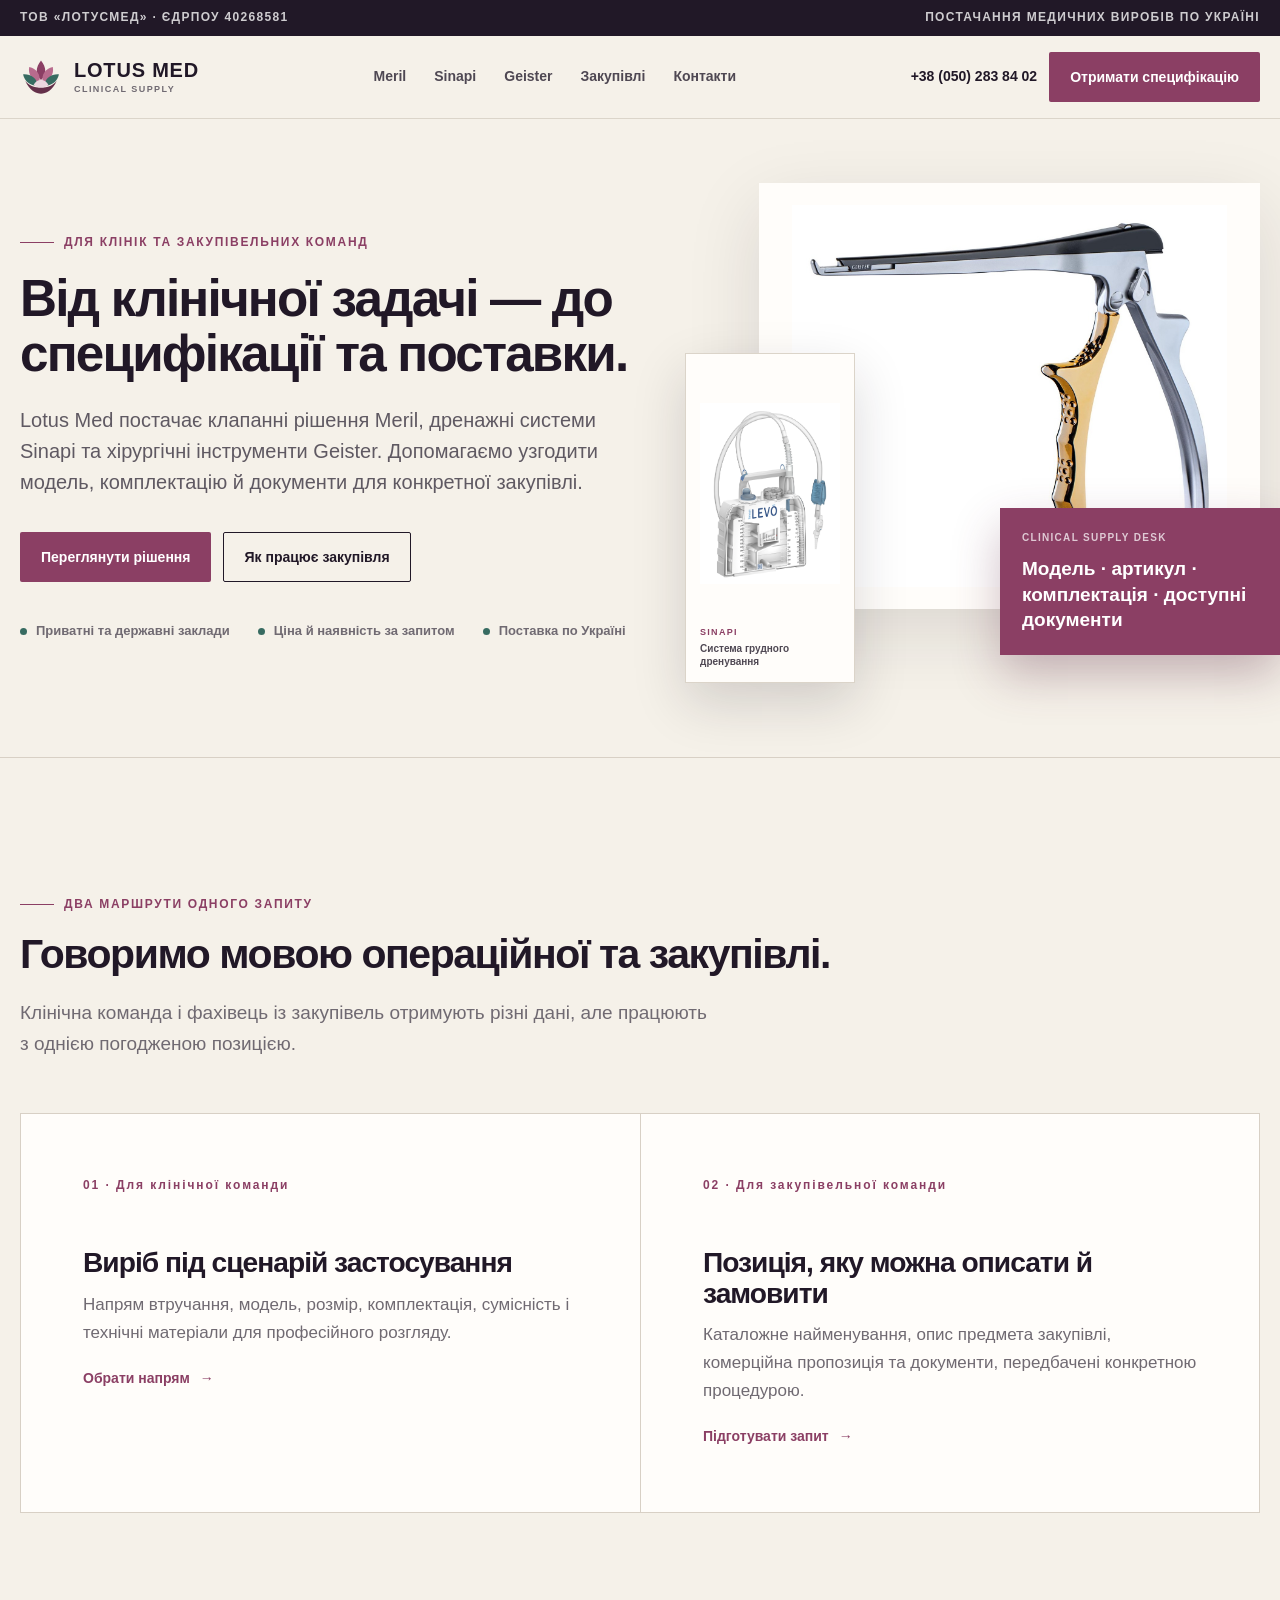
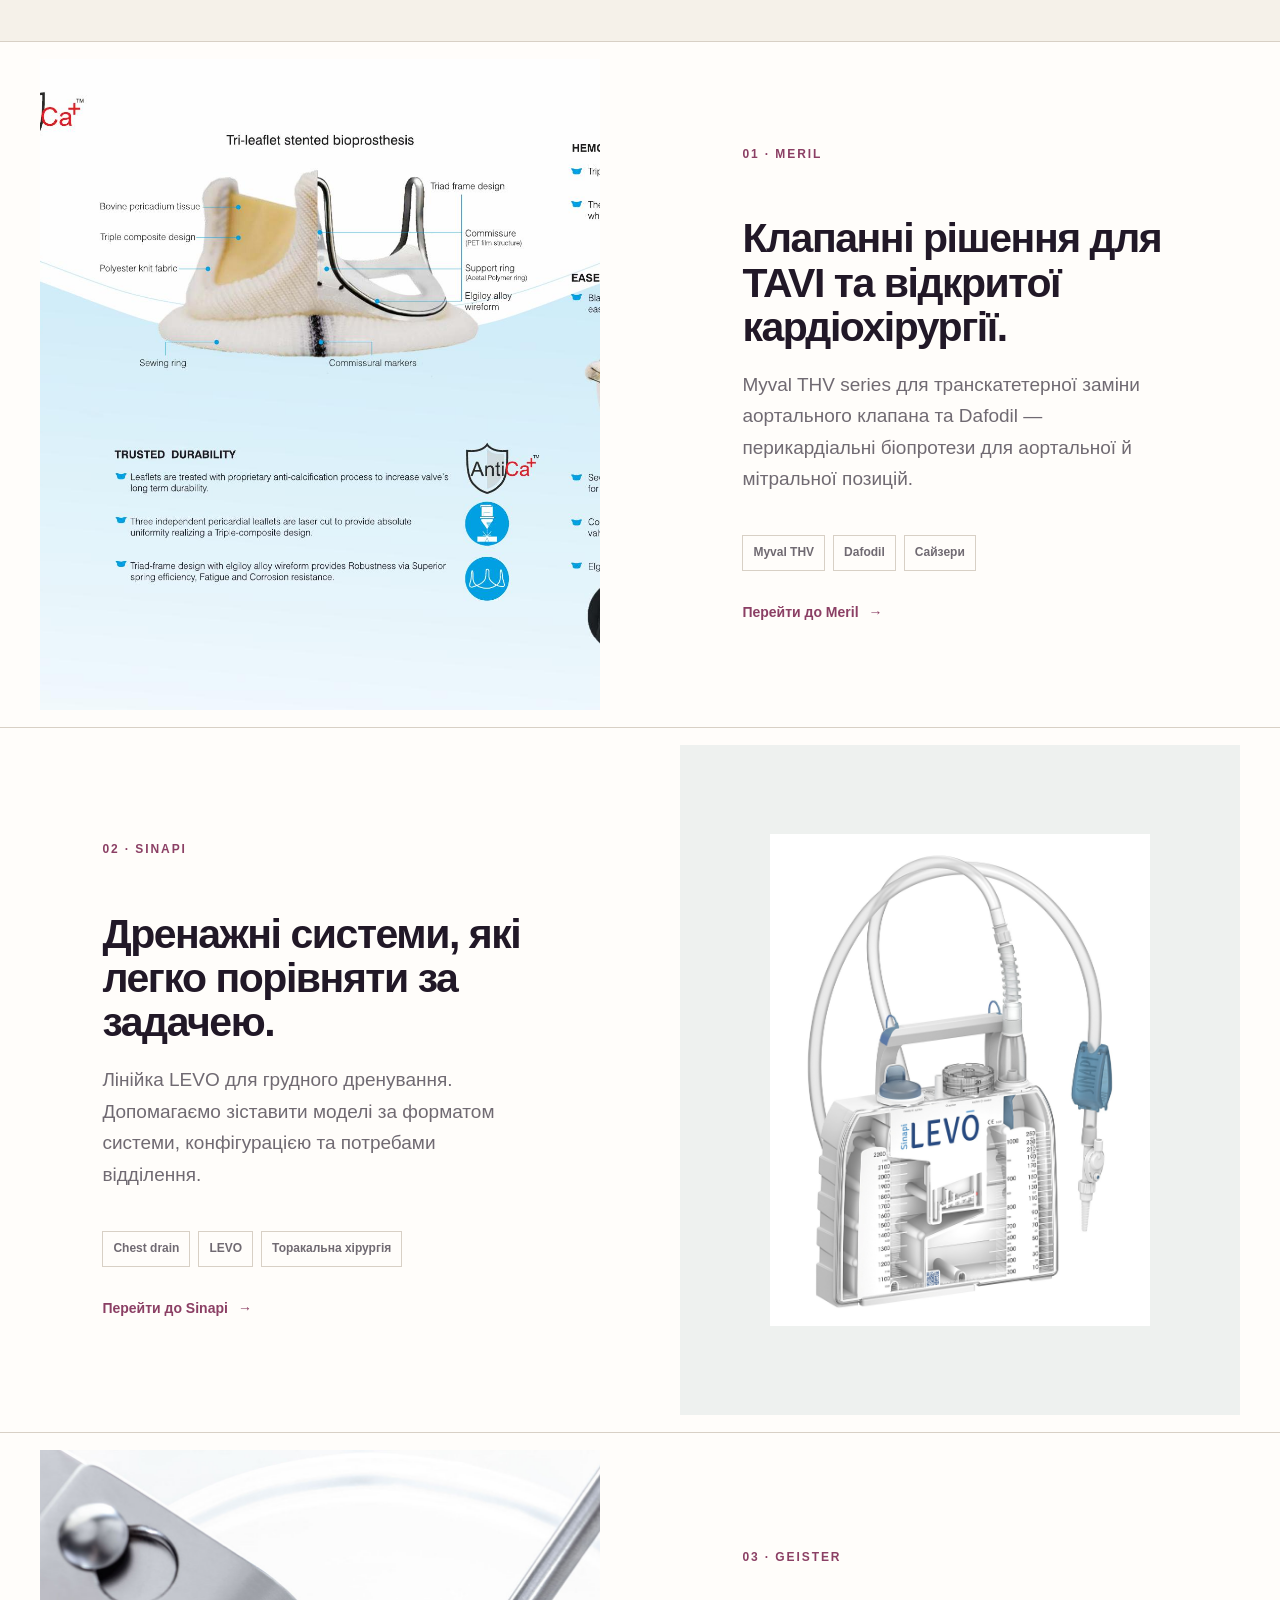
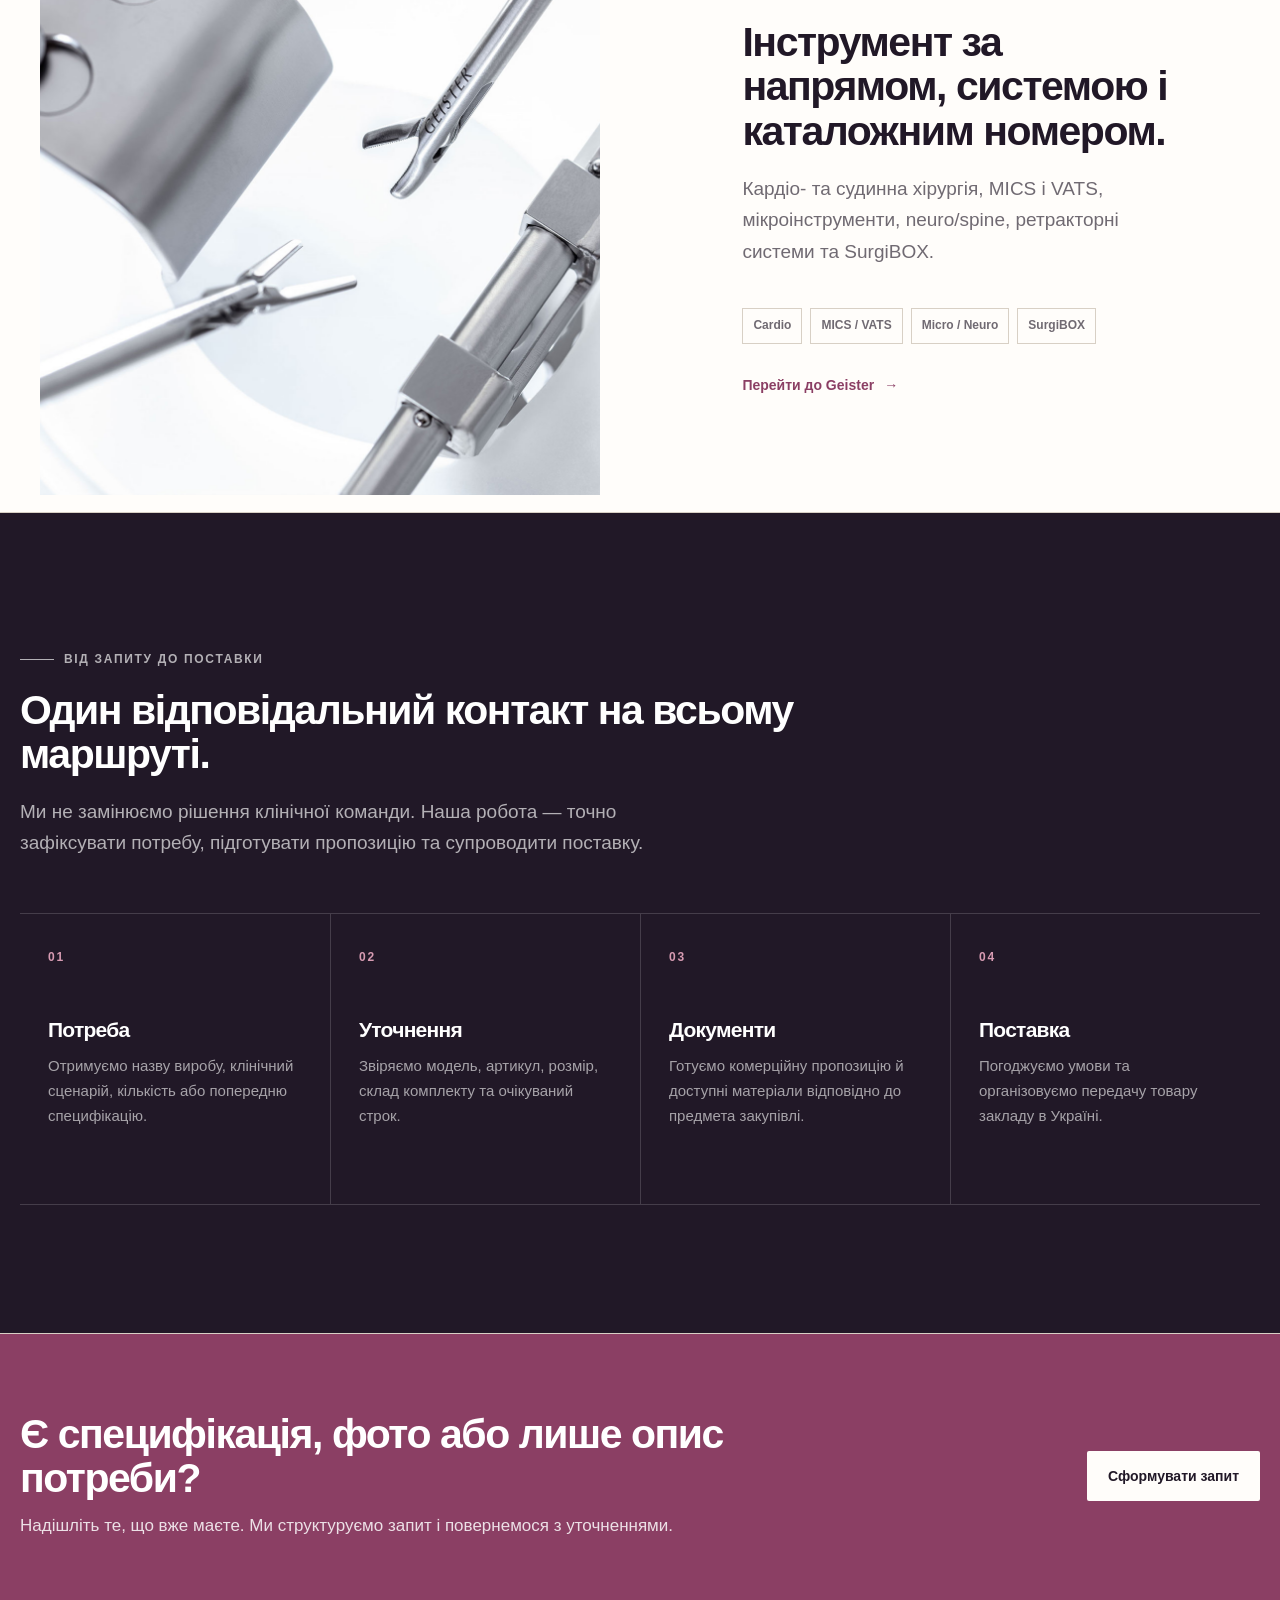
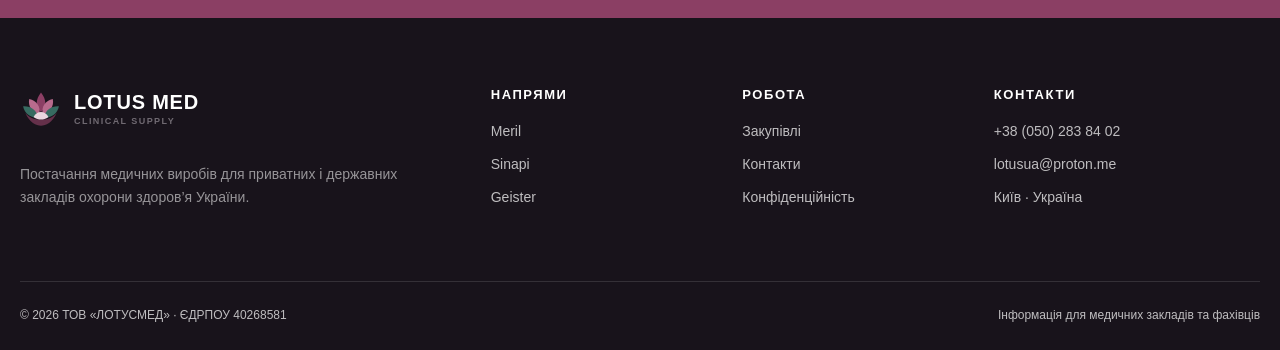
==== index.html @ d7d60710 "Improve logo and mobile product presentation" ====
<!doctype html>
<html lang="uk">
<head>
  <meta charset="utf-8">
  <meta name="viewport" content="width=device-width, initial-scale=1">
  <title>Lotus Med — клапани, дренажні системи та хірургічні інструменти</title>
  <meta name="description" content="Lotus Med постачає клапанні рішення Meril, дренажні системи Sinapi та хірургічні інструменти Geister для приватних і державних клінік України.">
  <link rel="canonical" href="https://lotusmed.com.ua/">
  <meta name="robots" content="index, follow">
  <meta name="theme-color" content="#211827">
  <meta property="og:type" content="website">
  <meta property="og:locale" content="uk_UA">
  <meta property="og:title" content="Lotus Med — медичні рішення для операційної">
  <meta property="og:description" content="Від клінічної задачі — до специфікації, документів і поставки по Україні.">
  <meta property="og:url" content="https://lotusmed.com.ua/">
  <meta property="og:image" content="https://lotusmed.com.ua/assets/img/geister-micro.jpg">
  <meta name="twitter:card" content="summary_large_image">
  <link rel="icon" href="assets/favicon.svg" type="image/svg+xml">
  <link rel="stylesheet" href="assets/css/styles.css">
  <script type="application/ld+json">
  {
    "@context": "https://schema.org",
    "@graph": [
      {
        "@type": "Organization",
        "@id": "https://lotusmed.com.ua/#organization",
        "name": "ТОВ ЛОТУСМЕД",
        "alternateName": "Lotus Med",
        "identifier": "40268581",
        "url": "https://lotusmed.com.ua/",
        "email": "lotusua@proton.me",
        "telephone": "+380502838402",
        "address": {"@type": "PostalAddress", "addressLocality": "Київ", "addressCountry": "UA"},
        "areaServed": {"@type": "Country", "name": "Україна"}
      },
      {
        "@type": "WebSite",
        "@id": "https://lotusmed.com.ua/#website",
        "url": "https://lotusmed.com.ua/",
        "name": "Lotus Med",
        "publisher": {"@id": "https://lotusmed.com.ua/#organization"},
        "inLanguage": "uk-UA"
      }
    ]
  }
  </script>
</head>
<body>
  <a class="skip-link" href="#main">До основного вмісту</a>
  <div class="topline">
    <div class="container topline-inner">
      <span>ТОВ «ЛОТУСМЕД» · ЄДРПОУ 40268581</span>
      <span>Постачання медичних виробів по Україні</span>
    </div>
  </div>
  <header class="site-header">
    <div class="container nav-shell">
      <a class="brand" href="index.html" aria-label="Lotus Med — головна">
        <span class="lotus-mark" aria-hidden="true"><i></i><i></i><i></i></span>
        <span class="brand-word">LOTUS MED<small>Clinical supply</small></span>
      </a>
      <nav class="main-nav" id="main-nav" data-main-nav aria-label="Головна навігація">
        <a href="meril.html">Meril</a>
        <a href="sinapi.html">Sinapi</a>
        <a href="geister.html">Geister</a>
        <a href="postachannia.html">Закупівлі</a>
        <a href="contacts.html">Контакти</a>
      </nav>
      <div class="nav-actions">
        <a class="phone-link" href="tel:+380502838402">+38 (050) 283 84 02</a>
        <a class="button button-primary" href="postachannia.html#request">Отримати специфікацію</a>
      </div>
      <button class="menu-toggle" type="button" data-menu-toggle aria-controls="main-nav" aria-expanded="false" aria-label="Відкрити меню"><span></span></button>
    </div>
  </header>

  <main id="main">
    <section class="hero">
      <div class="container hero-grid">
        <div class="hero-copy">
          <span class="eyebrow">Для клінік та закупівельних команд</span>
          <h1>Від клінічної задачі — до специфікації та поставки.</h1>
          <p class="lead">Lotus Med постачає клапанні рішення Meril, дренажні системи Sinapi та хірургічні інструменти Geister. Допомагаємо узгодити модель, комплектацію й документи для конкретної закупівлі.</p>
          <div class="hero-actions">
            <a class="button button-primary" href="#solutions">Переглянути рішення</a>
            <a class="button button-secondary" href="postachannia.html">Як працює закупівля</a>
          </div>
          <div class="trust-row" aria-label="Ключова інформація">
            <span>Приватні та державні заклади</span>
            <span>Ціна й наявність за запитом</span>
            <span>Поставка по Україні</span>
          </div>
        </div>
        <div class="hero-collage" id="hero-media" aria-label="Напрями Lotus Med">
          <figure class="hero-photo-main">
            <img src="assets/img/geister-krex.jpg" alt="Хірургічний інструмент Geister" width="1433" height="1261">
            <figcaption class="hero-media-label"><span>GEISTER</span> Хірургічний інструмент</figcaption>
          </figure>
          <figure class="hero-product-cutout">
            <img src="assets/img/sinapi-xl2200s.jpg" alt="Дренажна система Sinapi LEVO XL2200S+" width="1705" height="2200">
            <figcaption class="hero-media-label"><span>SINAPI</span> Система грудного дренування</figcaption>
          </figure>
          <div class="hero-dossier">
            <small>Clinical supply desk</small>
            <strong>Модель · артикул · комплектація · доступні документи</strong>
          </div>
        </div>
      </div>
    </section>

    <section class="section" aria-labelledby="role-title">
      <div class="container">
        <div class="section-head">
          <span class="eyebrow">Два маршрути одного запиту</span>
          <h2 id="role-title">Говоримо мовою операційної та закупівлі.</h2>
          <p>Клінічна команда і фахівець із закупівель отримують різні дані, але працюють з однією погодженою позицією.</p>
        </div>
        <div class="roles-grid">
          <article class="role-panel">
            <span class="role-number">01 · Для клінічної команди</span>
            <h3>Виріб під сценарій застосування</h3>
            <p>Напрям втручання, модель, розмір, комплектація, сумісність і технічні матеріали для професійного розгляду.</p>
            <a class="text-link" href="#solutions">Обрати напрям</a>
          </article>
          <article class="role-panel">
            <span class="role-number">02 · Для закупівельної команди</span>
            <h3>Позиція, яку можна описати й замовити</h3>
            <p>Каталожне найменування, опис предмета закупівлі, комерційна пропозиція та документи, передбачені конкретною процедурою.</p>
            <a class="text-link" href="postachannia.html">Підготувати запит</a>
          </article>
        </div>
      </div>
    </section>

    <section class="chapters" id="solutions" aria-label="Продуктові напрями">
      <article class="chapter">
        <figure class="chapter-media">
          <img src="assets/img/meril-dafodil.jpg" alt="Перикардіальний біопротез Dafodil від Meril" width="2048" height="966" loading="lazy">
        </figure>
        <div class="chapter-content">
          <span class="chapter-number">01 · MERIL</span>
          <h2>Клапанні рішення для TAVI та відкритої кардіохірургії.</h2>
          <p>Myval THV series для транскатетерної заміни аортального клапана та Dafodil — перикардіальні біопротези для аортальної й мітральної позицій.</p>
          <div class="chapter-tags"><span>Myval THV</span><span>Dafodil</span><span>Сайзери</span></div>
          <a class="text-link" href="meril.html">Перейти до Meril</a>
        </div>
      </article>

      <article class="chapter">
        <figure class="chapter-media contain">
          <img src="assets/img/sinapi-xl2200s.jpg" alt="Дренажна система Sinapi LEVO XL2200S+" width="1705" height="2200" loading="lazy">
        </figure>
        <div class="chapter-content">
          <span class="chapter-number">02 · SINAPI</span>
          <h2>Дренажні системи, які легко порівняти за задачею.</h2>
          <p>Лінійка LEVO для грудного дренування. Допомагаємо зіставити моделі за форматом системи, конфігурацією та потребами відділення.</p>
          <div class="chapter-tags"><span>Chest drain</span><span>LEVO</span><span>Торакальна хірургія</span></div>
          <a class="text-link" href="sinapi.html">Перейти до Sinapi</a>
        </div>
      </article>

      <article class="chapter">
        <figure class="chapter-media">
          <img src="assets/img/geister-mics.jpg" alt="Інструменти Geister для малоінвазивної кардіохірургії" width="1920" height="1300" loading="lazy">
        </figure>
        <div class="chapter-content">
          <span class="chapter-number">03 · GEISTER</span>
          <h2>Інструмент за напрямом, системою і каталожним номером.</h2>
          <p>Кардіо- та судинна хірургія, MICS і VATS, мікроінструменти, neuro/spine, ретракторні системи та SurgiBOX.</p>
          <div class="chapter-tags"><span>Cardio</span><span>MICS / VATS</span><span>Micro / Neuro</span><span>SurgiBOX</span></div>
          <a class="text-link" href="geister.html">Перейти до Geister</a>
        </div>
      </article>
    </section>

    <section class="section section-dark" aria-labelledby="process-title">
      <div class="container">
        <div class="section-head">
          <span class="eyebrow">Від запиту до поставки</span>
          <h2 id="process-title">Один відповідальний контакт на всьому маршруті.</h2>
          <p>Ми не замінюємо рішення клінічної команди. Наша робота — точно зафіксувати потребу, підготувати пропозицію та супроводити поставку.</p>
        </div>
        <div class="process-grid">
          <article class="process-step"><span class="step-number">01</span><h3>Потреба</h3><p>Отримуємо назву виробу, клінічний сценарій, кількість або попередню специфікацію.</p></article>
          <article class="process-step"><span class="step-number">02</span><h3>Уточнення</h3><p>Звіряємо модель, артикул, розмір, склад комплекту та очікуваний строк.</p></article>
          <article class="process-step"><span class="step-number">03</span><h3>Документи</h3><p>Готуємо комерційну пропозицію й доступні матеріали відповідно до предмета закупівлі.</p></article>
          <article class="process-step"><span class="step-number">04</span><h3>Поставка</h3><p>Погоджуємо умови та організовуємо передачу товару закладу в Україні.</p></article>
        </div>
      </div>
    </section>

    <section class="cta-band">
      <div class="container cta-grid">
        <div>
          <h2>Є специфікація, фото або лише опис потреби?</h2>
          <p>Надішліть те, що вже маєте. Ми структуруємо запит і повернемося з уточненнями.</p>
        </div>
        <a class="button button-light" href="postachannia.html#request">Сформувати запит</a>
      </div>
    </section>
  </main>

  <footer class="site-footer">
    <div class="container footer-grid">
      <div class="footer-brand">
        <a class="brand" href="index.html"><span class="lotus-mark" aria-hidden="true"><i></i><i></i><i></i></span><span class="brand-word">LOTUS MED<small>Clinical supply</small></span></a>
        <p>Постачання медичних виробів для приватних і державних закладів охорони здоров’я України.</p>
      </div>
      <div class="footer-col"><h3>Напрями</h3><a href="meril.html">Meril</a><a href="sinapi.html">Sinapi</a><a href="geister.html">Geister</a></div>
      <div class="footer-col"><h3>Робота</h3><a href="postachannia.html">Закупівлі</a><a href="contacts.html">Контакти</a><a href="privacy.html">Конфіденційність</a></div>
      <div class="footer-col"><h3>Контакти</h3><a href="tel:+380502838402">+38 (050) 283 84 02</a><a href="mailto:lotusua@proton.me">lotusua@proton.me</a><span>Київ · Україна</span></div>
    </div>
    <div class="container footer-bottom"><span>© <span data-year>2026</span> ТОВ «ЛОТУСМЕД» · ЄДРПОУ 40268581</span><span>Інформація для медичних закладів та фахівців</span></div>
  </footer>
  <script src="assets/js/site.js" defer></script>
</body>
</html>
---- assets/css/styles.css ----
:root {
  --ink: #211827;
  --paper: #f5f1e9;
  --surface: #fffdfa;
  --petal: #8b3f64;
  --petal-dark: #64304a;
  --petal-soft: #ead7df;
  --mineral: #376b61;
  --mineral-soft: #dce8e3;
  --copper: #c66b3d;
  --line: #d8d0c5;
  --muted: #706a72;
  --white: #ffffff;
  --max: 1240px;
  --shadow: 0 24px 70px rgba(33, 24, 39, 0.12);
}

* {
  box-sizing: border-box;
}

html {
  scroll-behavior: smooth;
}

body {
  margin: 0;
  color: var(--ink);
  background: var(--paper);
  font-family: "Avenir Next", Avenir, Inter, "Segoe UI", sans-serif;
  font-size: 17px;
  line-height: 1.65;
  -webkit-font-smoothing: antialiased;
}

body.menu-open {
  overflow: hidden;
}

img {
  display: block;
  max-width: 100%;
}

a {
  color: inherit;
  text-decoration: none;
}

button,
input,
select,
textarea {
  font: inherit;
}

button,
a {
  -webkit-tap-highlight-color: transparent;
}

:focus-visible {
  outline: 3px solid rgba(198, 107, 61, 0.55);
  outline-offset: 4px;
}

.container {
  width: min(calc(100% - 40px), var(--max));
  margin-inline: auto;
}

.skip-link {
  position: fixed;
  z-index: 1000;
  top: 12px;
  left: 12px;
  padding: 10px 14px;
  color: var(--white);
  background: var(--ink);
  transform: translateY(-160%);
}

.skip-link:focus {
  transform: none;
}

.topline {
  color: rgba(255, 255, 255, 0.78);
  background: var(--ink);
  font-size: 12px;
  font-weight: 650;
  letter-spacing: 0.11em;
  text-transform: uppercase;
}

.topline-inner {
  min-height: 36px;
  display: flex;
  align-items: center;
  justify-content: space-between;
  gap: 24px;
}

.topline a:hover {
  color: var(--white);
}

.site-header {
  position: sticky;
  z-index: 100;
  top: 0;
  border-bottom: 1px solid rgba(216, 208, 197, 0.85);
  background: rgba(245, 241, 233, 0.92);
  backdrop-filter: blur(18px);
}

.nav-shell {
  min-height: 82px;
  display: grid;
  grid-template-columns: auto 1fr auto;
  align-items: center;
  gap: 32px;
}

.brand {
  display: inline-flex;
  align-items: center;
  gap: 12px;
  min-width: max-content;
  font-size: 20px;
  font-weight: 760;
  letter-spacing: 0.04em;
}

.brand-word {
  line-height: 1;
}

.brand-word small {
  display: block;
  margin-top: 5px;
  color: var(--muted);
  font-size: 9px;
  font-weight: 700;
  letter-spacing: 0.16em;
  text-transform: uppercase;
}

.lotus-mark {
  width: 42px;
  height: 42px;
  flex: 0 0 42px;
  background: url("../lotus-logo.svg") center / contain no-repeat;
}

.lotus-mark i {
  display: none;
}

.main-nav {
  display: flex;
  align-items: center;
  justify-content: center;
  gap: 4px;
}

.main-nav a {
  padding: 9px 12px;
  color: #4f4853;
  font-size: 14px;
  font-weight: 650;
}

.main-nav a:hover,
.main-nav a[aria-current="page"] {
  color: var(--petal);
}

.nav-actions {
  display: flex;
  align-items: center;
  gap: 12px;
}

.phone-link {
  font-size: 14px;
  font-weight: 700;
  white-space: nowrap;
}

.menu-toggle {
  display: none;
  width: 46px;
  height: 46px;
  border: 1px solid var(--line);
  color: var(--ink);
  background: transparent;
  cursor: pointer;
}

.menu-toggle span,
.menu-toggle::before,
.menu-toggle::after {
  content: "";
  display: block;
  width: 20px;
  height: 2px;
  margin: 4px auto;
  background: currentColor;
  transition: 180ms ease;
}

.menu-open .menu-toggle span {
  opacity: 0;
}

.menu-open .menu-toggle::before {
  transform: translateY(6px) rotate(45deg);
}

.menu-open .menu-toggle::after {
  transform: translateY(-6px) rotate(-45deg);
}

.button {
  min-height: 50px;
  display: inline-flex;
  align-items: center;
  justify-content: center;
  gap: 10px;
  padding: 12px 20px;
  border: 1px solid transparent;
  border-radius: 2px;
  font-size: 14px;
  font-weight: 750;
  line-height: 1.2;
  cursor: pointer;
  transition: transform 180ms ease, background 180ms ease, color 180ms ease;
}

.button:hover {
  transform: translateY(-2px);
}

.button-primary {
  color: var(--white);
  background: var(--petal);
}

.button-primary:hover {
  background: var(--petal-dark);
}

.button-secondary {
  border-color: var(--ink);
  color: var(--ink);
  background: transparent;
}

.button-secondary:hover {
  color: var(--white);
  background: var(--ink);
}

.button-light {
  color: var(--ink);
  background: var(--surface);
}

.eyebrow {
  display: inline-flex;
  align-items: center;
  gap: 10px;
  margin-bottom: 18px;
  color: var(--petal);
  font-size: 12px;
  font-weight: 780;
  letter-spacing: 0.14em;
  text-transform: uppercase;
}

.eyebrow::before {
  content: "";
  width: 34px;
  height: 1px;
  background: currentColor;
}

h1,
h2,
h3,
p {
  margin-top: 0;
}

h1,
h2,
h3 {
  line-height: 1.08;
  letter-spacing: -0.035em;
}

h1 {
  margin-bottom: 24px;
  font-size: clamp(38px, 4vw, 56px);
  font-weight: 720;
}

h2 {
  margin-bottom: 20px;
  font-size: clamp(30px, 3.2vw, 44px);
  font-weight: 700;
}

h3 {
  margin-bottom: 12px;
  font-size: clamp(22px, 2.2vw, 30px);
  font-weight: 700;
}

.lead {
  max-width: 690px;
  color: #5f5962;
  font-size: clamp(18px, 1.7vw, 20px);
  line-height: 1.55;
}

.hero {
  min-height: 620px;
  display: grid;
  align-items: center;
  overflow: hidden;
  border-bottom: 1px solid var(--line);
}

.hero-grid {
  display: grid;
  grid-template-columns: minmax(0, 1.05fr) minmax(420px, 0.95fr);
  align-items: center;
  gap: clamp(40px, 6vw, 76px);
  padding-block: 64px 74px;
}

.hero-copy {
  position: relative;
  z-index: 2;
}

.hero-copy h1 {
  max-width: 860px;
}

.hero-actions {
  display: flex;
  flex-wrap: wrap;
  gap: 12px;
  margin-top: 34px;
}

.trust-row {
  display: flex;
  flex-wrap: wrap;
  gap: 18px 28px;
  margin-top: 38px;
  color: var(--muted);
  font-size: 13px;
  font-weight: 650;
}

.trust-row span {
  display: inline-flex;
  align-items: center;
  gap: 9px;
}

.trust-row span::before {
  content: "";
  width: 7px;
  height: 7px;
  border-radius: 50%;
  background: var(--mineral);
}

.hero-collage {
  position: relative;
  min-height: 500px;
}

.hero-photo-main {
  position: absolute;
  inset: 0 0 74px 52px;
  margin: 0;
  overflow: hidden;
  display: grid;
  grid-template-rows: minmax(0, 1fr);
  padding: 22px;
  box-shadow: var(--shadow);
  background: var(--surface);
}

.hero-photo-main img {
  width: 100%;
  height: 100%;
  object-fit: contain;
}

.hero-product-cutout {
  position: absolute;
  z-index: 2;
  left: -22px;
  bottom: 0;
  width: 170px;
  height: 330px;
  margin: 0;
  display: grid;
  grid-template-rows: minmax(0, 1fr) auto;
  gap: 10px;
  padding: 16px 14px 14px;
  border: 1px solid rgba(216, 208, 197, 0.9);
  background: var(--surface);
  box-shadow: 0 20px 50px rgba(33, 24, 39, 0.16);
}

.hero-product-cutout img {
  width: 100%;
  height: 100%;
  min-height: 0;
  object-fit: contain;
}

.hero-media-label {
  color: #4f4853;
  font-size: 10px;
  font-weight: 700;
  line-height: 1.3;
}

.hero-media-label span {
  display: block;
  margin-bottom: 3px;
  color: var(--petal);
  font-size: 9px;
  font-weight: 850;
  letter-spacing: 0.14em;
}

.hero-photo-main .hero-media-label {
  display: none;
}

.hero-dossier {
  position: absolute;
  z-index: 3;
  right: -20px;
  bottom: 28px;
  width: 280px;
  padding: 22px;
  color: var(--white);
  background: var(--petal);
  box-shadow: 0 20px 44px rgba(99, 47, 73, 0.3);
}

.hero-dossier small {
  display: block;
  margin-bottom: 10px;
  color: rgba(255, 255, 255, 0.72);
  font-size: 10px;
  font-weight: 800;
  letter-spacing: 0.13em;
  text-transform: uppercase;
}

.hero-dossier strong {
  display: block;
  font-size: 19px;
  line-height: 1.35;
}

.section {
  padding-block: clamp(78px, 10vw, 132px);
  border-bottom: 1px solid var(--line);
}

.section-white {
  background: var(--surface);
}

.section-dark {
  color: var(--white);
  background: var(--ink);
}

.section-head {
  max-width: 850px;
  margin-bottom: 54px;
}

.section-head p {
  max-width: 700px;
  color: var(--muted);
  font-size: 19px;
}

.section-dark .section-head p,
.section-dark .eyebrow {
  color: rgba(255, 255, 255, 0.66);
}

.roles-grid {
  display: grid;
  grid-template-columns: repeat(2, minmax(0, 1fr));
  border: 1px solid var(--line);
  background: var(--surface);
}

.role-panel {
  min-height: 320px;
  padding: clamp(34px, 5vw, 62px);
}

.role-panel + .role-panel {
  border-left: 1px solid var(--line);
}

.role-number,
.chapter-number,
.step-number {
  display: block;
  margin-bottom: 52px;
  color: var(--petal);
  font-size: 12px;
  font-weight: 800;
  letter-spacing: 0.16em;
}

.role-panel p {
  max-width: 520px;
  color: var(--muted);
}

.text-link {
  display: inline-flex;
  align-items: center;
  gap: 10px;
  color: var(--petal);
  font-size: 14px;
  font-weight: 750;
}

.text-link::after {
  content: "→";
  transition: transform 180ms ease;
}

.text-link:hover::after {
  transform: translateX(5px);
}

.chapters {
  padding: 0;
}

.chapter {
  display: grid;
  grid-template-columns: minmax(0, 1fr) minmax(0, 1fr);
  min-height: 680px;
  border-bottom: 1px solid var(--line);
  background: var(--surface);
}

.chapter:nth-child(even) .chapter-media {
  order: 2;
}

.chapter-media {
  min-height: 520px;
  overflow: hidden;
  background: #e8e4dd;
}

.chapter-media img {
  width: 100%;
  height: 100%;
  object-fit: cover;
}

.chapter-media.contain {
  display: grid;
  place-items: center;
  padding: clamp(36px, 7vw, 90px);
  background: #eef1ef;
}

.chapter-media.contain img {
  max-height: 530px;
  object-fit: contain;
}

.chapter-content {
  display: flex;
  flex-direction: column;
  justify-content: center;
  padding: clamp(50px, 8vw, 112px);
}

.chapter-content p {
  max-width: 600px;
  color: var(--muted);
  font-size: 19px;
}

.chapter-tags {
  display: flex;
  flex-wrap: wrap;
  gap: 8px;
  margin: 22px 0 30px;
}

.chapter-tags span {
  padding: 7px 10px;
  border: 1px solid var(--line);
  color: var(--muted);
  font-size: 12px;
  font-weight: 700;
}

.process-grid {
  display: grid;
  grid-template-columns: repeat(4, minmax(0, 1fr));
  border-top: 1px solid rgba(255, 255, 255, 0.16);
  border-bottom: 1px solid rgba(255, 255, 255, 0.16);
}

.process-step {
  min-height: 290px;
  padding: 34px 28px;
}

.process-step + .process-step {
  border-left: 1px solid rgba(255, 255, 255, 0.16);
}

.process-step h3 {
  font-size: 21px;
}

.process-step p {
  color: rgba(255, 255, 255, 0.6);
  font-size: 15px;
}

.process-step .step-number {
  color: #d79bb2;
}

.cta-band {
  padding-block: 78px;
  color: var(--white);
  background: var(--petal);
}

.cta-grid {
  display: grid;
  grid-template-columns: 1fr auto;
  align-items: center;
  gap: 40px;
}

.cta-grid h2 {
  max-width: 820px;
  margin-bottom: 12px;
}

.cta-grid p {
  max-width: 720px;
  margin-bottom: 0;
  color: rgba(255, 255, 255, 0.84);
}

.page-hero {
  position: relative;
  overflow: hidden;
  border-bottom: 1px solid var(--line);
}

.page-hero-grid {
  min-height: 580px;
  display: grid;
  grid-template-columns: minmax(0, 0.9fr) minmax(460px, 1.1fr);
  align-items: center;
  gap: 64px;
  padding-block: 58px 68px;
}

.page-hero h1 {
  font-size: clamp(38px, 4vw, 54px);
}

.page-hero-media {
  position: relative;
  min-height: 500px;
  overflow: hidden;
  background: var(--surface);
  box-shadow: var(--shadow);
}

.page-hero-media img {
  width: 100%;
  height: 100%;
  min-height: 500px;
  object-fit: cover;
}

.page-hero-media.contain {
  display: grid;
  place-items: center;
  padding: 44px;
  background: #eef1ef;
}

.page-hero-media.contain img {
  max-height: 500px;
  min-height: 0;
  object-fit: contain;
}

.page-hero.meril-hero {
  background: linear-gradient(125deg, #f5f1e9 0%, #efe4e9 100%);
}

.page-hero.sinapi-hero {
  background: linear-gradient(125deg, #f5f1e9 0%, #dce8e3 100%);
}

.page-hero.geister-hero {
  color: var(--white);
  background: #16151a;
}

.geister-hero .lead {
  color: rgba(255, 255, 255, 0.66);
}

.geister-hero .eyebrow {
  color: #d79bb2;
}

.crumbs {
  margin-bottom: 28px;
  color: var(--muted);
  font-size: 13px;
  font-weight: 650;
}

.crumbs a:hover {
  color: var(--petal);
}

.geister-hero .crumbs {
  color: rgba(255, 255, 255, 0.58);
}

.product-intro-grid {
  display: grid;
  grid-template-columns: minmax(0, 0.85fr) minmax(0, 1.15fr);
  gap: clamp(50px, 8vw, 110px);
}

.product-intro-grid > p {
  color: var(--muted);
  font-size: 20px;
}

.product-grid {
  display: grid;
  grid-template-columns: repeat(3, minmax(0, 1fr));
  border-top: 1px solid var(--line);
  border-left: 1px solid var(--line);
}

.product-card {
  min-height: 520px;
  display: flex;
  flex-direction: column;
  border-right: 1px solid var(--line);
  border-bottom: 1px solid var(--line);
  background: var(--surface);
}

.product-card-media {
  height: 280px;
  display: grid;
  place-items: center;
  overflow: hidden;
  padding: 28px;
  background: #eeeae3;
}

.product-card-media.photo {
  padding: 0;
}

.product-card-media img {
  width: 100%;
  height: 100%;
  object-fit: contain;
}

.product-card-media.photo img {
  object-fit: cover;
}

.product-card-media.contain-media {
  padding: 20px;
  background: #f5f2ed;
}

.product-card-media.contain-media img {
  object-fit: contain;
}

.myval-panel {
  position: relative;
  align-content: center;
  justify-items: start;
  overflow: hidden;
  color: var(--white);
  background:
    radial-gradient(circle at 85% 18%, rgba(255, 255, 255, 0.24), transparent 28%),
    linear-gradient(135deg, var(--petal-dark), var(--petal) 58%, #b97391);
}

.myval-panel::after {
  content: "";
  position: absolute;
  right: -54px;
  bottom: -80px;
  width: 210px;
  height: 210px;
  border: 24px solid rgba(255, 255, 255, 0.2);
  border-radius: 50%;
}

.myval-panel small,
.myval-panel strong,
.myval-panel span {
  position: relative;
  z-index: 1;
}

.myval-panel small {
  font-size: 11px;
  font-weight: 800;
  letter-spacing: 0.16em;
  text-transform: uppercase;
}

.myval-panel strong {
  margin-block: 6px 0;
  font-size: 48px;
  line-height: 1;
  letter-spacing: -0.04em;
}

.myval-panel span {
  font-size: 19px;
}

.product-card-body {
  flex: 1;
  display: flex;
  flex-direction: column;
  padding: 28px;
}

.product-card-body small {
  margin-bottom: 12px;
  color: var(--petal);
  font-size: 10px;
  font-weight: 800;
  letter-spacing: 0.14em;
  text-transform: uppercase;
}

.product-card-body h3 {
  font-size: 25px;
}

.product-card-body p {
  color: var(--muted);
  font-size: 15px;
}

.product-card-body .text-link {
  margin-top: auto;
}

.spec-table {
  border-top: 1px solid var(--line);
}

.spec-row {
  display: grid;
  grid-template-columns: 0.7fr 1.3fr;
  gap: 32px;
  padding: 25px 0;
  border-bottom: 1px solid var(--line);
}

.spec-row strong {
  font-size: 15px;
}

.spec-row span {
  color: var(--muted);
}

.notice {
  margin-top: 36px;
  padding: 22px 24px;
  border-left: 3px solid var(--copper);
  color: var(--muted);
  background: rgba(198, 107, 61, 0.08);
  font-size: 14px;
}

.procurement-hero {
  padding-block: 70px 80px;
  border-bottom: 1px solid var(--line);
}

.procurement-hero h1 {
  max-width: 980px;
}

.timeline {
  counter-reset: steps;
  border-top: 1px solid var(--line);
}

.timeline-item {
  counter-increment: steps;
  display: grid;
  grid-template-columns: 140px minmax(0, 1fr);
  gap: 40px;
  padding: 36px 0;
  border-bottom: 1px solid var(--line);
}

.timeline-item::before {
  content: "0" counter(steps);
  color: var(--petal);
  font-size: 13px;
  font-weight: 800;
  letter-spacing: 0.15em;
}

.timeline-item h3 {
  margin-bottom: 8px;
  font-size: 25px;
}

.timeline-item p {
  max-width: 760px;
  margin-bottom: 0;
  color: var(--muted);
}

.request-layout {
  display: grid;
  grid-template-columns: minmax(0, 0.75fr) minmax(500px, 1.25fr);
  gap: clamp(50px, 8vw, 110px);
}

.checklist {
  margin: 30px 0 0;
  padding: 0;
  list-style: none;
}

.checklist li {
  position: relative;
  padding: 14px 0 14px 28px;
  border-bottom: 1px solid var(--line);
  color: var(--muted);
}

.checklist li::before {
  content: "";
  position: absolute;
  top: 23px;
  left: 0;
  width: 8px;
  height: 8px;
  border-radius: 50%;
  background: var(--mineral);
}

.request-form {
  padding: clamp(30px, 5vw, 50px);
  background: var(--surface);
  border: 1px solid var(--line);
}

.field-grid {
  display: grid;
  grid-template-columns: repeat(2, minmax(0, 1fr));
  gap: 20px;
}

.field {
  display: grid;
  gap: 8px;
  margin-bottom: 20px;
}

.field.full {
  grid-column: 1 / -1;
}

.field label {
  font-size: 13px;
  font-weight: 750;
}

.field input,
.field select,
.field textarea {
  width: 100%;
  min-height: 50px;
  padding: 12px 14px;
  border: 1px solid var(--line);
  border-radius: 0;
  color: var(--ink);
  background: var(--paper);
}

.field textarea {
  min-height: 150px;
  resize: vertical;
}

.form-note {
  margin: 16px 0 0;
  color: var(--muted);
  font-size: 12px;
}

.contact-grid {
  display: grid;
  grid-template-columns: minmax(0, 0.9fr) minmax(0, 1.1fr);
  gap: clamp(50px, 8vw, 100px);
}

.contact-card {
  padding: clamp(34px, 6vw, 64px);
  color: var(--white);
  background: var(--ink);
}

.contact-card a {
  display: block;
  margin: 14px 0;
  font-size: clamp(20px, 3vw, 31px);
  font-weight: 680;
  line-height: 1.25;
}

.contact-card a:hover {
  color: #d79bb2;
}

.legal-list {
  margin: 0;
}

.legal-list div {
  display: grid;
  grid-template-columns: 180px minmax(0, 1fr);
  gap: 20px;
  padding: 18px 0;
  border-bottom: 1px solid var(--line);
}

.legal-list dt {
  color: var(--muted);
  font-size: 13px;
  font-weight: 700;
}

.legal-list dd {
  margin: 0;
  font-weight: 650;
}

.prose {
  max-width: 860px;
}

.prose h2 {
  margin-top: 58px;
  font-size: 34px;
}

.prose h3 {
  margin-top: 34px;
  font-size: 24px;
}

.prose p,
.prose li {
  color: #5f5962;
}

.site-footer {
  color: rgba(255, 255, 255, 0.72);
  background: #18131b;
}

.footer-grid {
  display: grid;
  grid-template-columns: 1.35fr 0.65fr 0.65fr 0.85fr;
  gap: 48px;
  padding-block: 70px 58px;
}

.footer-brand {
  color: var(--white);
}

.footer-brand p {
  max-width: 390px;
  margin-top: 24px;
  color: rgba(255, 255, 255, 0.55);
  font-size: 14px;
}

.footer-col h3 {
  margin-bottom: 18px;
  color: var(--white);
  font-size: 13px;
  letter-spacing: 0.12em;
  text-transform: uppercase;
}

.footer-col a,
.footer-col span {
  display: block;
  margin: 10px 0;
  font-size: 14px;
}

.footer-col a:hover {
  color: var(--white);
}

.footer-bottom {
  display: flex;
  align-items: center;
  justify-content: space-between;
  gap: 30px;
  padding-block: 24px;
  border-top: 1px solid rgba(255, 255, 255, 0.12);
  font-size: 12px;
}

@media (max-width: 1080px) {
  .nav-shell {
    grid-template-columns: auto auto;
    justify-content: space-between;
  }

  .menu-toggle {
    display: block;
  }

  .main-nav,
  .nav-actions {
    display: none;
  }

  .menu-open .main-nav {
    position: absolute;
    top: 100%;
    right: 0;
    left: 0;
    height: calc(100dvh - 82px);
    display: flex;
    flex-direction: column;
    align-items: stretch;
    justify-content: flex-start;
    padding: 28px 20px 150px;
    background: var(--paper);
    overflow-y: auto;
  }

  .menu-open .nav-actions {
    position: fixed;
    z-index: 102;
    right: 20px;
    bottom: 20px;
    left: 20px;
    display: flex;
    align-items: stretch;
    padding: 16px;
    border: 1px solid var(--line);
    background: var(--surface);
    box-shadow: var(--shadow);
  }

  .menu-open .nav-actions .phone-link,
  .menu-open .nav-actions .button {
    flex: 1;
    text-align: center;
  }

  .menu-open .main-nav a {
    padding: 17px 6px;
    border-bottom: 1px solid var(--line);
    font-size: 20px;
  }

  .hero-grid,
  .page-hero-grid {
    grid-template-columns: 1fr;
  }

  .hero-grid {
    padding-top: 72px;
  }

  .hero-collage {
    min-height: 620px;
  }

  .page-hero-grid {
    gap: 40px;
  }

  .page-hero-media {
    min-height: 440px;
  }

  .process-grid {
    grid-template-columns: repeat(2, minmax(0, 1fr));
  }

  .process-step:nth-child(3) {
    border-left: 0;
  }

  .process-step:nth-child(n + 3) {
    border-top: 1px solid rgba(255, 255, 255, 0.16);
  }

  .product-grid {
    grid-template-columns: repeat(2, minmax(0, 1fr));
  }

  .product-grid > .product-card:last-child:nth-child(odd) {
    grid-column: 1 / -1;
  }

  .request-layout,
  .contact-grid {
    grid-template-columns: 1fr;
  }

  .footer-grid {
    grid-template-columns: 1.2fr repeat(3, 0.8fr);
    gap: 28px;
  }
}

@media (max-width: 760px) {
  body {
    font-size: 16px;
  }

  .container {
    width: min(calc(100% - 28px), var(--max));
  }

  .topline-inner {
    min-height: 32px;
    justify-content: center;
  }

  .topline-inner span:last-child {
    display: none;
  }

  .nav-shell {
    min-height: 72px;
  }

  .brand-word small {
    display: none;
  }

  .menu-open .main-nav {
    height: calc(100dvh - 72px);
  }

  .menu-open .nav-actions {
    flex-direction: column;
  }

  h1 {
    font-size: clamp(34px, 9.5vw, 42px);
  }

  h2 {
    font-size: clamp(28px, 8vw, 38px);
  }

  .page-hero h1,
  .procurement-hero h1 {
    font-size: clamp(34px, 9.5vw, 42px);
  }

  .hero {
    min-height: auto;
  }

  .hero-grid {
    padding-block: 54px 64px;
  }

  .hero-collage {
    min-height: 0;
    display: grid;
    grid-template-columns: minmax(0, 1fr) minmax(0, 0.92fr);
    grid-template-areas:
      "instrument instrument"
      "drain dossier";
    gap: 12px;
  }

  .hero-photo-main {
    position: relative;
    inset: auto;
    grid-area: instrument;
    aspect-ratio: 1.15 / 1;
    grid-template-rows: minmax(0, 1fr) auto;
    gap: 12px;
    padding: 18px;
  }

  .hero-photo-main .hero-media-label {
    display: block;
  }

  .hero-product-cutout {
    position: relative;
    left: auto;
    bottom: auto;
    grid-area: drain;
    width: auto;
    height: 292px;
    padding: 14px 12px 12px;
  }

  .hero-dossier {
    position: relative;
    right: auto;
    bottom: auto;
    grid-area: dossier;
    width: auto;
    min-width: 0;
    height: 292px;
    display: flex;
    flex-direction: column;
    justify-content: flex-end;
    padding: 18px;
  }

  .hero-dossier strong {
    font-size: 15px;
  }

  .roles-grid,
  .chapter,
  .product-intro-grid,
  .cta-grid {
    grid-template-columns: 1fr;
  }

  .role-panel {
    min-height: auto;
  }

  .role-panel + .role-panel {
    border-top: 1px solid var(--line);
    border-left: 0;
  }

  .role-number,
  .chapter-number {
    margin-bottom: 30px;
  }

  .chapter {
    min-height: auto;
  }

  .chapter:nth-child(even) .chapter-media {
    order: 0;
  }

  .chapter-media {
    min-height: 400px;
  }

  .chapter-content {
    padding: 52px 24px 62px;
  }

  .process-grid,
  .product-grid,
  .field-grid,
  .footer-grid {
    grid-template-columns: 1fr;
  }

  .product-grid > .product-card:last-child:nth-child(odd) {
    grid-column: auto;
  }

  .process-step + .process-step,
  .process-step:nth-child(3) {
    border-top: 1px solid rgba(255, 255, 255, 0.16);
    border-left: 0;
  }

  .process-step {
    min-height: 230px;
  }

  .page-hero-grid {
    min-height: auto;
    padding-block: 48px 64px;
  }

  .page-hero-media,
  .page-hero-media img {
    min-height: 360px;
  }

  .page-hero-media.contain {
    padding: 28px;
  }

  .product-card {
    min-height: auto;
  }

  .spec-row,
  .timeline-item,
  .legal-list div {
    grid-template-columns: 1fr;
    gap: 8px;
  }

  .request-form {
    padding: 26px 18px;
  }

  .contact-card {
    padding: 42px 24px;
  }

  .footer-grid {
    padding-block: 58px 42px;
  }

  .footer-bottom {
    align-items: flex-start;
    flex-direction: column;
  }
}

@media (prefers-reduced-motion: reduce) {
  html {
    scroll-behavior: auto;
  }

  *,
  *::before,
  *::after {
    transition: none !important;
  }
}
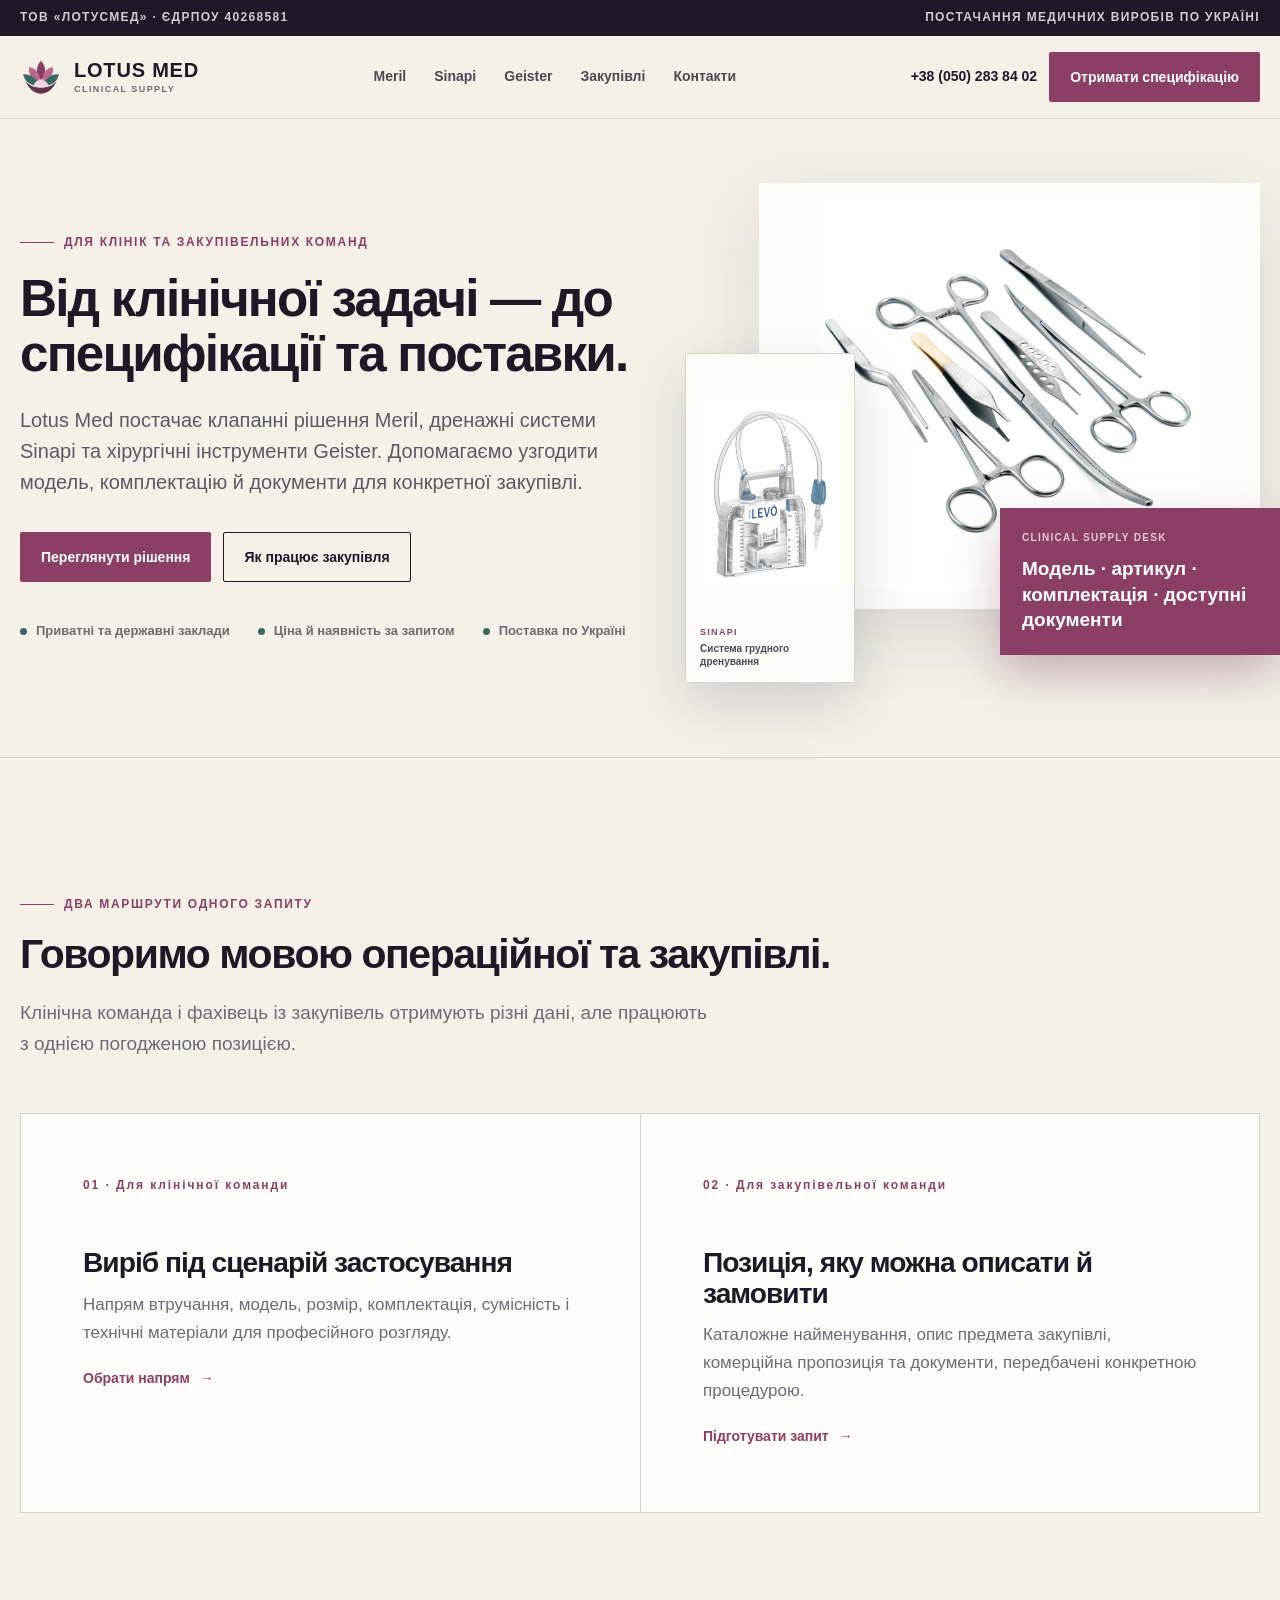
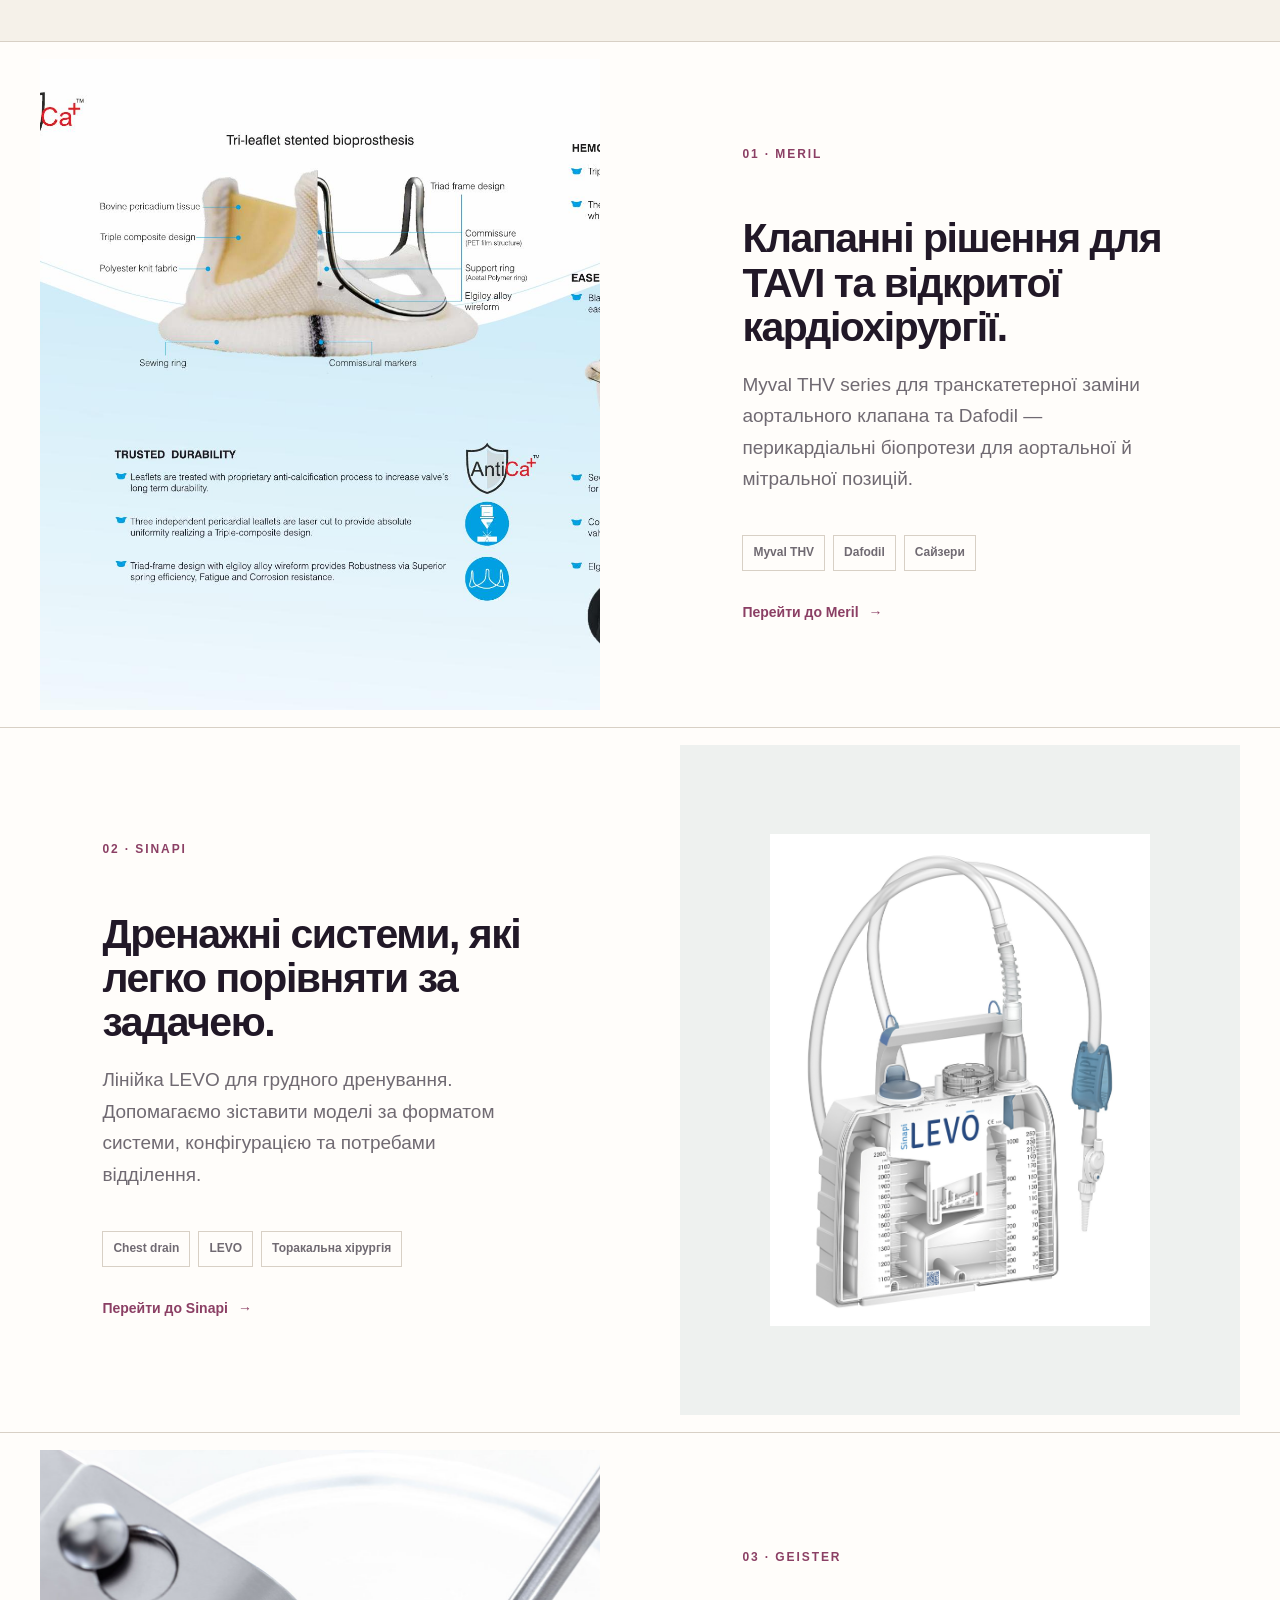
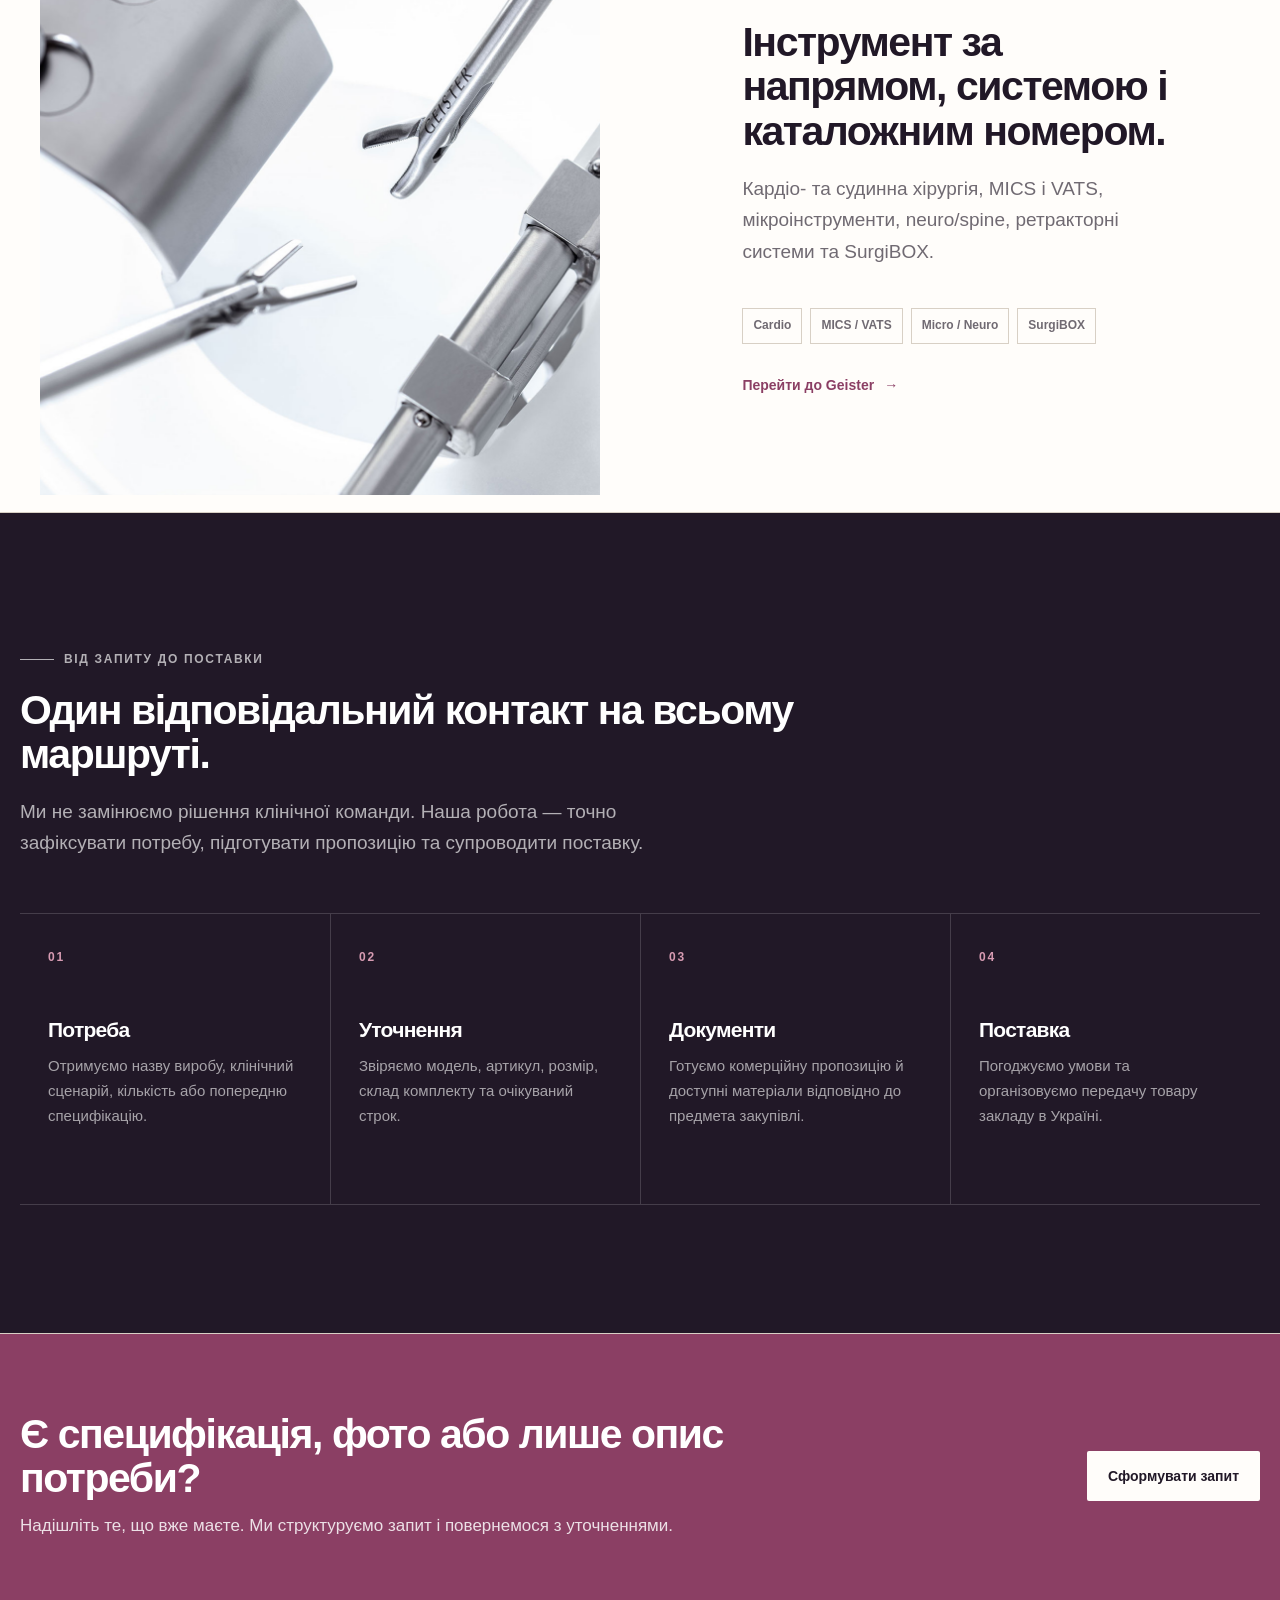
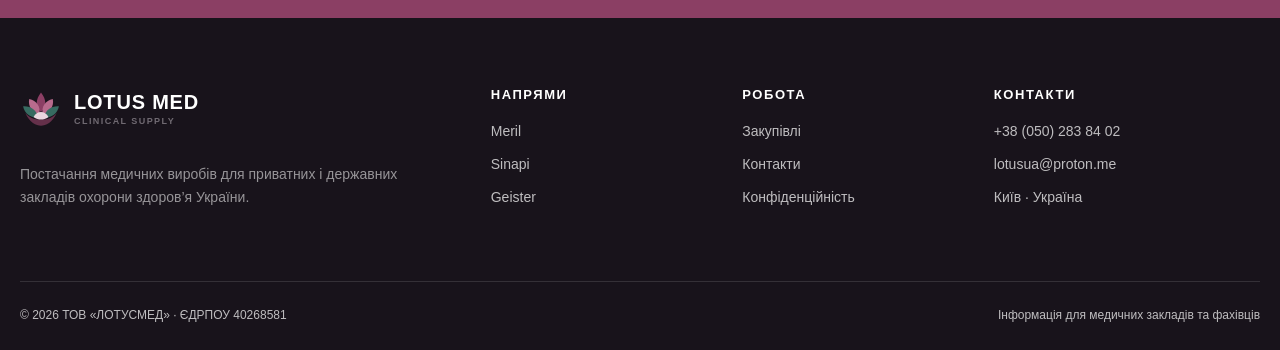
==== commit 9ef9d5be: "Fix mobile cache and simplify hero media" ====
--- a/index.html
+++ b/index.html
@@ -15,8 +15,8 @@
   <meta property="og:url" content="https://lotusmed.com.ua/">
   <meta property="og:image" content="https://lotusmed.com.ua/assets/img/geister-micro.jpg">
   <meta name="twitter:card" content="summary_large_image">
-  <link rel="icon" href="assets/favicon.svg" type="image/svg+xml">
-  <link rel="stylesheet" href="assets/css/styles.css">
+  <link rel="icon" href="assets/favicon.svg?v=20260715c" type="image/svg+xml">
+  <link rel="stylesheet" href="assets/css/styles.css?v=20260715c">
   <script type="application/ld+json">
   {
     "@context": "https://schema.org",
@@ -56,7 +56,7 @@
   <header class="site-header">
     <div class="container nav-shell">
       <a class="brand" href="index.html" aria-label="Lotus Med — головна">
-        <span class="lotus-mark" aria-hidden="true"><i></i><i></i><i></i></span>
+        <img class="lotus-mark" src="assets/lotus-logo.svg?v=20260715c" alt="" width="42" height="42" aria-hidden="true">
         <span class="brand-word">LOTUS MED<small>Clinical supply</small></span>
       </a>
       <nav class="main-nav" id="main-nav" data-main-nav aria-label="Головна навігація">
@@ -93,8 +93,8 @@
         </div>
         <div class="hero-collage" id="hero-media" aria-label="Напрями Lotus Med">
           <figure class="hero-photo-main">
-            <img src="assets/img/geister-krex.jpg" alt="Хірургічний інструмент Geister" width="1433" height="1261">
-            <figcaption class="hero-media-label"><span>GEISTER</span> Хірургічний інструмент</figcaption>
+            <img src="assets/img/geister-forceps.jpg" alt="Набір хірургічних інструментів Geister" width="1200" height="1200">
+            <figcaption class="hero-media-label"><span>GEISTER</span> Хірургічні інструменти</figcaption>
           </figure>
           <figure class="hero-product-cutout">
             <img src="assets/img/sinapi-xl2200s.jpg" alt="Дренажна система Sinapi LEVO XL2200S+" width="1705" height="2200">
@@ -203,7 +203,7 @@
   <footer class="site-footer">
     <div class="container footer-grid">
       <div class="footer-brand">
-        <a class="brand" href="index.html"><span class="lotus-mark" aria-hidden="true"><i></i><i></i><i></i></span><span class="brand-word">LOTUS MED<small>Clinical supply</small></span></a>
+        <a class="brand" href="index.html"><img class="lotus-mark" src="assets/lotus-logo.svg?v=20260715c" alt="" width="42" height="42" aria-hidden="true"><span class="brand-word">LOTUS MED<small>Clinical supply</small></span></a>
         <p>Постачання медичних виробів для приватних і державних закладів охорони здоров’я України.</p>
       </div>
       <div class="footer-col"><h3>Напрями</h3><a href="meril.html">Meril</a><a href="sinapi.html">Sinapi</a><a href="geister.html">Geister</a></div>
--- a/assets/css/styles.css
+++ b/assets/css/styles.css
@@ -147,10 +147,11 @@
 }
 
 .lotus-mark {
+  display: block;
   width: 42px;
   height: 42px;
   flex: 0 0 42px;
-  background: url("../lotus-logo.svg") center / contain no-repeat;
+  object-fit: contain;
 }
 
 .lotus-mark i {
@@ -1330,18 +1331,18 @@
   .hero-collage {
     min-height: 0;
     display: grid;
-    grid-template-columns: minmax(0, 1fr) minmax(0, 0.92fr);
+    grid-template-columns: minmax(0, 1fr);
     grid-template-areas:
-      "instrument instrument"
-      "drain dossier";
-    gap: 12px;
+      "instrument"
+      "drain";
+    gap: 14px;
   }
 
   .hero-photo-main {
     position: relative;
     inset: auto;
     grid-area: instrument;
-    aspect-ratio: 1.15 / 1;
+    aspect-ratio: 1 / 1;
     grid-template-rows: minmax(0, 1fr) auto;
     gap: 12px;
     padding: 18px;
@@ -1356,27 +1357,14 @@
     left: auto;
     bottom: auto;
     grid-area: drain;
-    width: auto;
-    height: 292px;
-    padding: 14px 12px 12px;
+    width: 100%;
+    height: auto;
+    aspect-ratio: 1 / 1;
+    padding: 18px 16px 14px;
   }
 
   .hero-dossier {
-    position: relative;
-    right: auto;
-    bottom: auto;
-    grid-area: dossier;
-    width: auto;
-    min-width: 0;
-    height: 292px;
-    display: flex;
-    flex-direction: column;
-    justify-content: flex-end;
-    padding: 18px;
-  }
-
-  .hero-dossier strong {
-    font-size: 15px;
+    display: none;
   }
 
   .roles-grid,
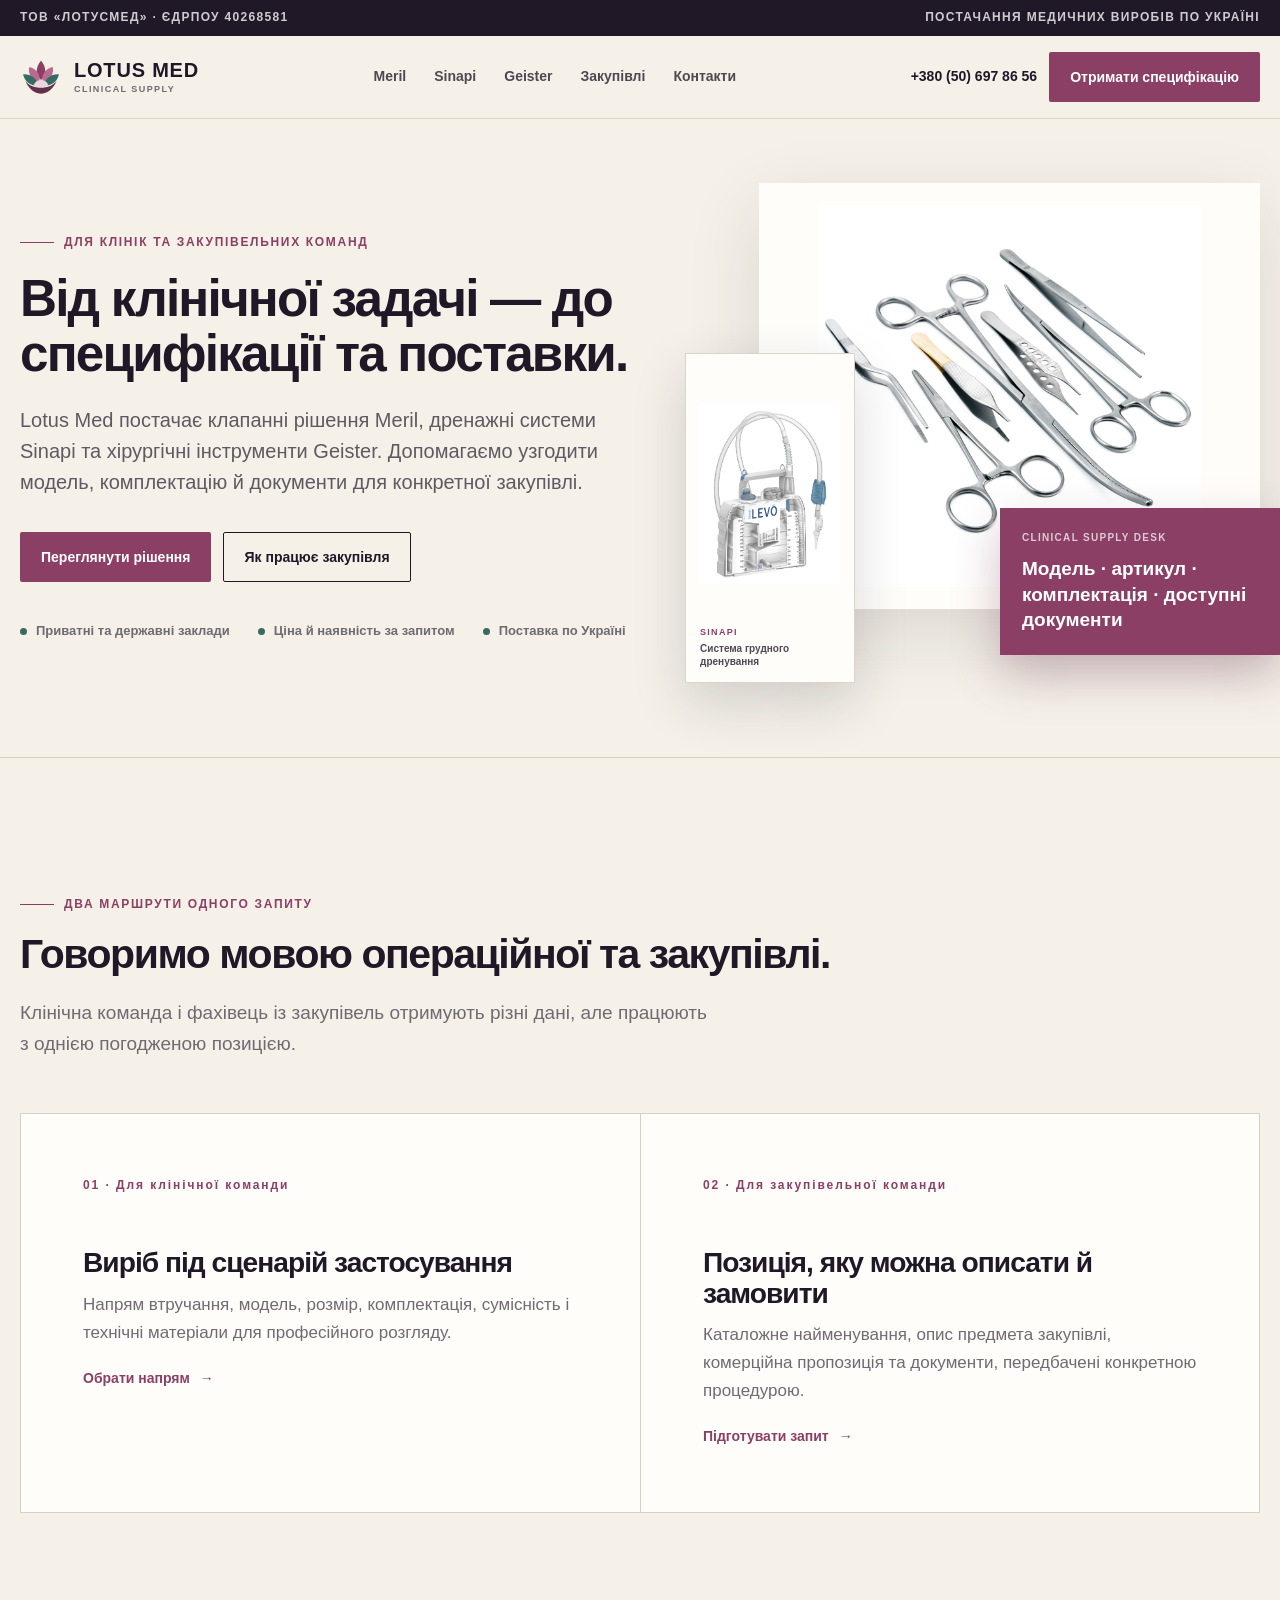
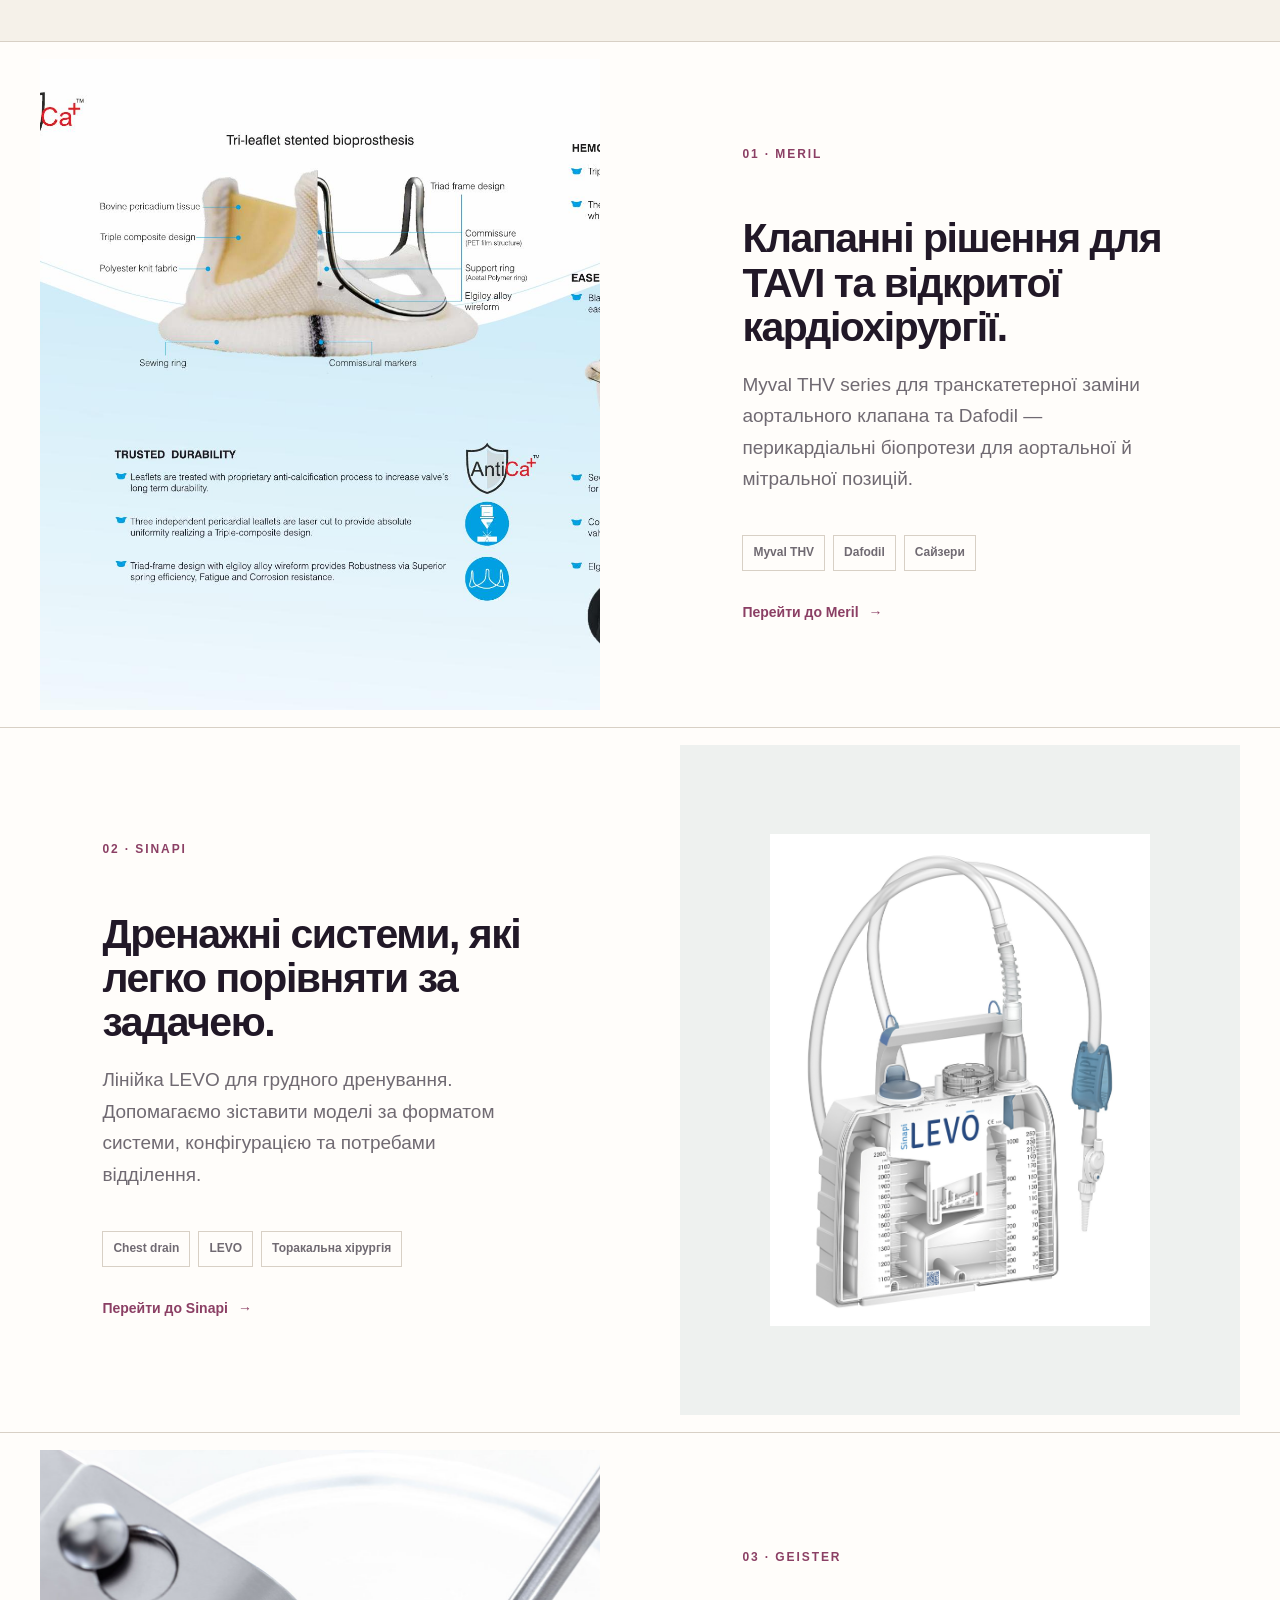
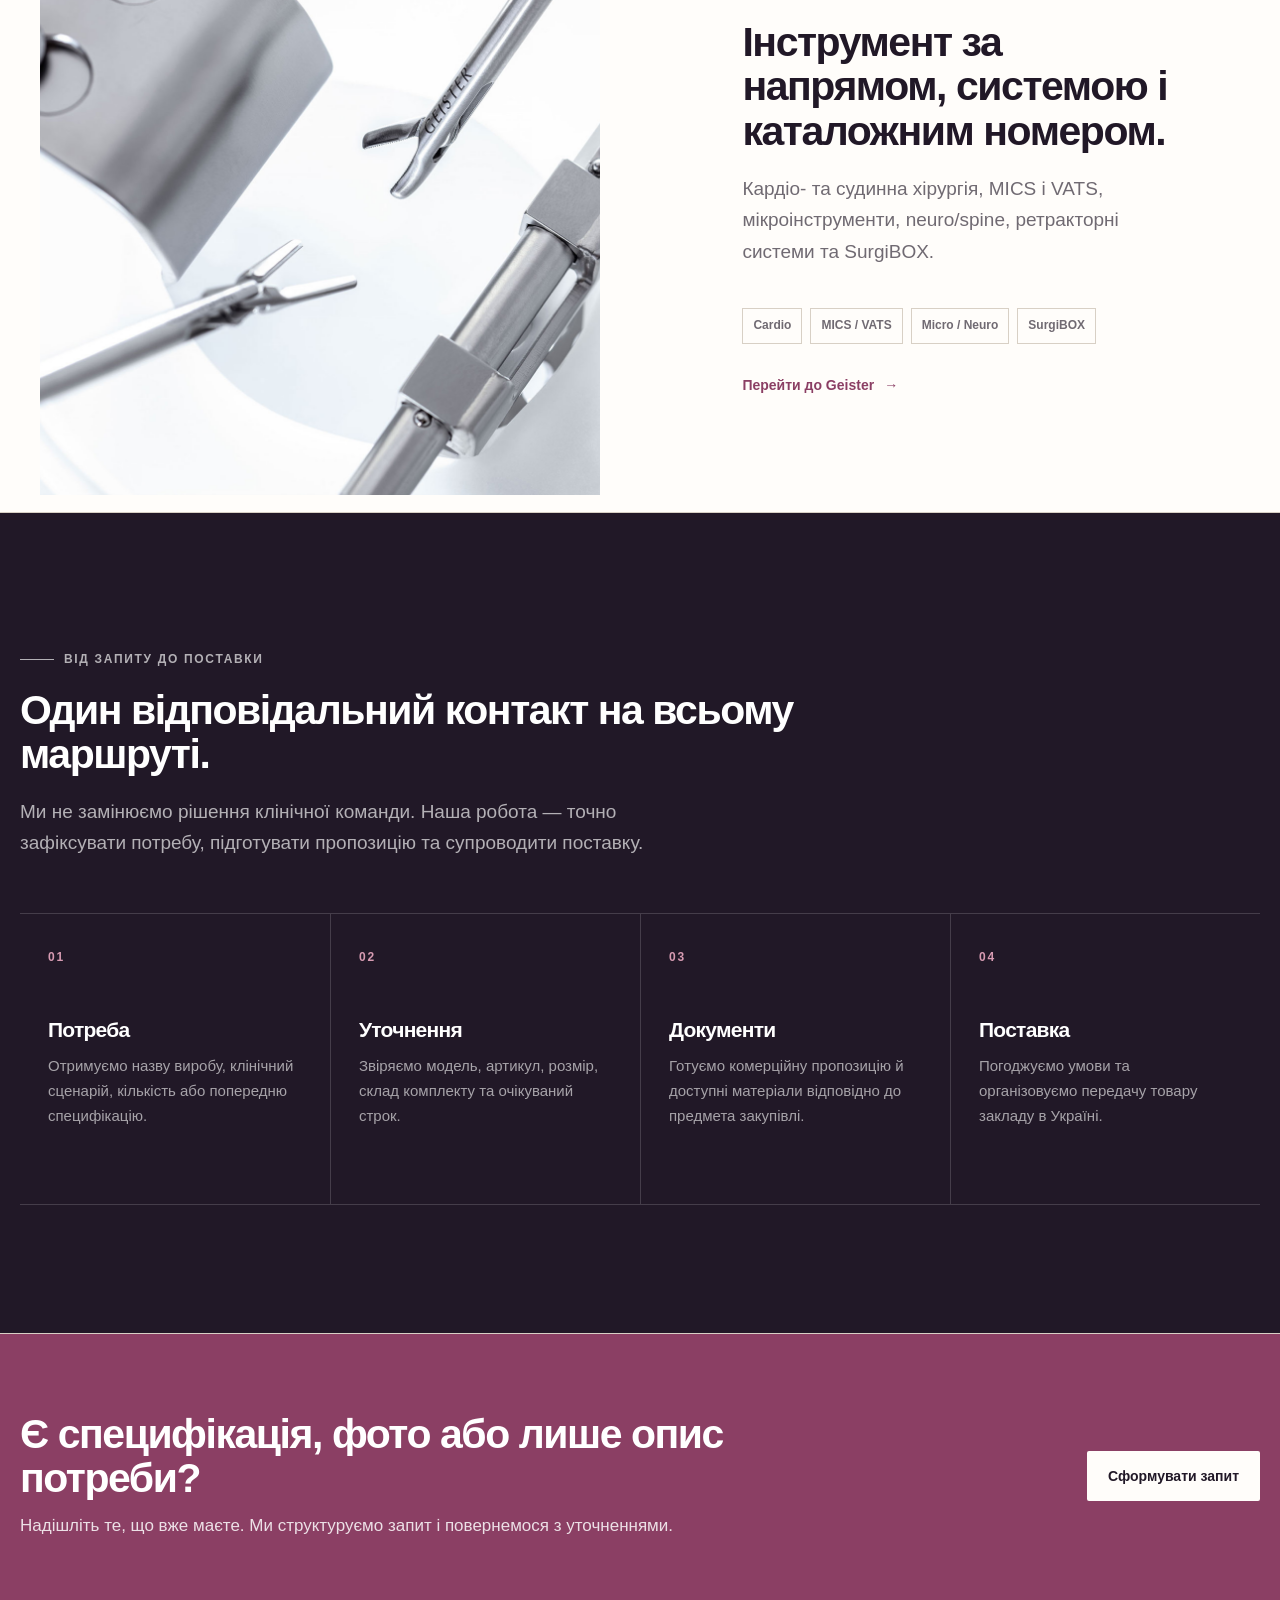
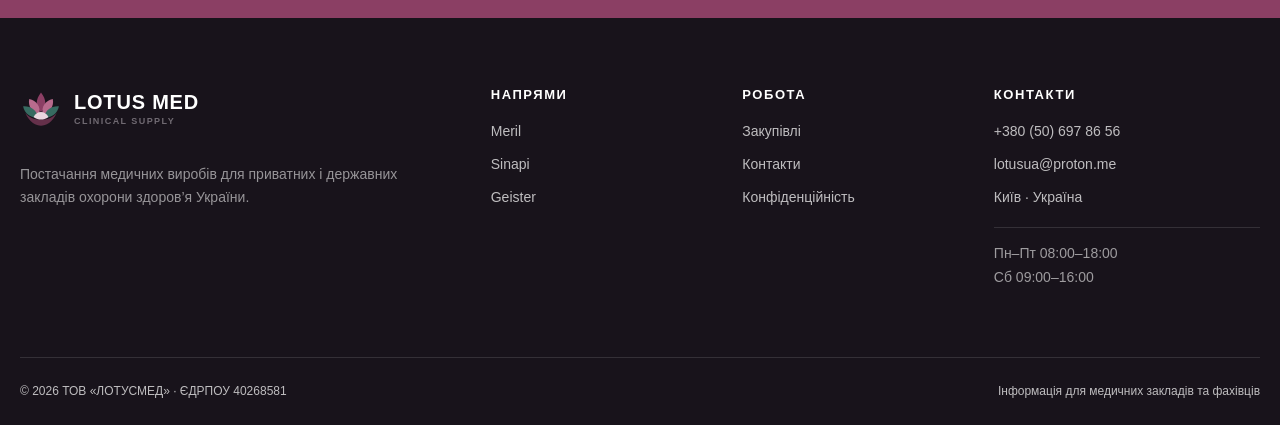
==== commit 722b4cd0: "Update official phone and business hours" ====
--- a/index.html
+++ b/index.html
@@ -16,7 +16,7 @@
   <meta property="og:image" content="https://lotusmed.com.ua/assets/img/geister-micro.jpg">
   <meta name="twitter:card" content="summary_large_image">
   <link rel="icon" href="assets/favicon.svg?v=20260715c" type="image/svg+xml">
-  <link rel="stylesheet" href="assets/css/styles.css?v=20260715c">
+  <link rel="stylesheet" href="assets/css/styles.css?v=20260715d">
   <script type="application/ld+json">
   {
     "@context": "https://schema.org",
@@ -29,7 +29,26 @@
         "identifier": "40268581",
         "url": "https://lotusmed.com.ua/",
         "email": "lotusua@proton.me",
-        "telephone": "+380502838402",
+        "telephone": "+380506978656",
+        "contactPoint": {
+          "@type": "ContactPoint",
+          "contactType": "sales",
+          "telephone": "+380506978656",
+          "hoursAvailable": [
+            {
+              "@type": "OpeningHoursSpecification",
+              "dayOfWeek": ["Monday", "Tuesday", "Wednesday", "Thursday", "Friday"],
+              "opens": "08:00",
+              "closes": "18:00"
+            },
+            {
+              "@type": "OpeningHoursSpecification",
+              "dayOfWeek": "Saturday",
+              "opens": "09:00",
+              "closes": "16:00"
+            }
+          ]
+        },
         "address": {"@type": "PostalAddress", "addressLocality": "Київ", "addressCountry": "UA"},
         "areaServed": {"@type": "Country", "name": "Україна"}
       },
@@ -67,7 +86,7 @@
         <a href="contacts.html">Контакти</a>
       </nav>
       <div class="nav-actions">
-        <a class="phone-link" href="tel:+380502838402">+38 (050) 283 84 02</a>
+        <a class="phone-link" href="tel:+380506978656">+380 (50) 697 86 56</a>
         <a class="button button-primary" href="postachannia.html#request">Отримати специфікацію</a>
       </div>
       <button class="menu-toggle" type="button" data-menu-toggle aria-controls="main-nav" aria-expanded="false" aria-label="Відкрити меню"><span></span></button>
@@ -93,7 +112,7 @@
         </div>
         <div class="hero-collage" id="hero-media" aria-label="Напрями Lotus Med">
           <figure class="hero-photo-main">
-            <img src="assets/img/geister-forceps.jpg" alt="Набір хірургічних інструментів Geister" width="1200" height="1200">
+            <img src="assets/img/geister-forceps.jpg?v=20260715c" alt="Набір хірургічних інструментів Geister" width="1200" height="1200">
             <figcaption class="hero-media-label"><span>GEISTER</span> Хірургічні інструменти</figcaption>
           </figure>
           <figure class="hero-product-cutout">
@@ -208,7 +227,7 @@
       </div>
       <div class="footer-col"><h3>Напрями</h3><a href="meril.html">Meril</a><a href="sinapi.html">Sinapi</a><a href="geister.html">Geister</a></div>
       <div class="footer-col"><h3>Робота</h3><a href="postachannia.html">Закупівлі</a><a href="contacts.html">Контакти</a><a href="privacy.html">Конфіденційність</a></div>
-      <div class="footer-col"><h3>Контакти</h3><a href="tel:+380502838402">+38 (050) 283 84 02</a><a href="mailto:lotusua@proton.me">lotusua@proton.me</a><span>Київ · Україна</span></div>
+      <div class="footer-col"><h3>Контакти</h3><a href="tel:+380506978656">+380 (50) 697 86 56</a><a href="mailto:lotusua@proton.me">lotusua@proton.me</a><span>Київ · Україна</span><span class="footer-hours">Пн–Пт 08:00–18:00<br>Сб 09:00–16:00</span></div>
     </div>
     <div class="container footer-bottom"><span>© <span data-year>2026</span> ТОВ «ЛОТУСМЕД» · ЄДРПОУ 40268581</span><span>Інформація для медичних закладів та фахівців</span></div>
   </footer>
--- a/assets/css/styles.css
+++ b/assets/css/styles.css
@@ -1071,6 +1071,47 @@
   color: #d79bb2;
 }
 
+.contact-card > p {
+  color: rgba(255, 255, 255, 0.62);
+}
+
+.contact-hours {
+  margin-top: 32px;
+  padding-top: 24px;
+  border-top: 1px solid rgba(255, 255, 255, 0.18);
+}
+
+.contact-hours h3 {
+  margin-bottom: 14px;
+  color: rgba(255, 255, 255, 0.62);
+  font-size: 12px;
+  letter-spacing: 0.12em;
+  text-transform: uppercase;
+}
+
+.contact-hours dl {
+  margin: 0;
+}
+
+.contact-hours dl div {
+  display: flex;
+  align-items: baseline;
+  justify-content: space-between;
+  gap: 20px;
+  padding: 7px 0;
+}
+
+.contact-hours dt {
+  color: rgba(255, 255, 255, 0.72);
+}
+
+.contact-hours dd {
+  margin: 0;
+  color: var(--white);
+  font-weight: 750;
+  white-space: nowrap;
+}
+
 .legal-list {
   margin: 0;
 }
@@ -1153,6 +1194,14 @@
 
 .footer-col a:hover {
   color: var(--white);
+}
+
+.footer-col .footer-hours {
+  margin-top: 18px;
+  padding-top: 14px;
+  border-top: 1px solid rgba(255, 255, 255, 0.12);
+  color: rgba(255, 255, 255, 0.58);
+  line-height: 1.65;
 }
 
 .footer-bottom {
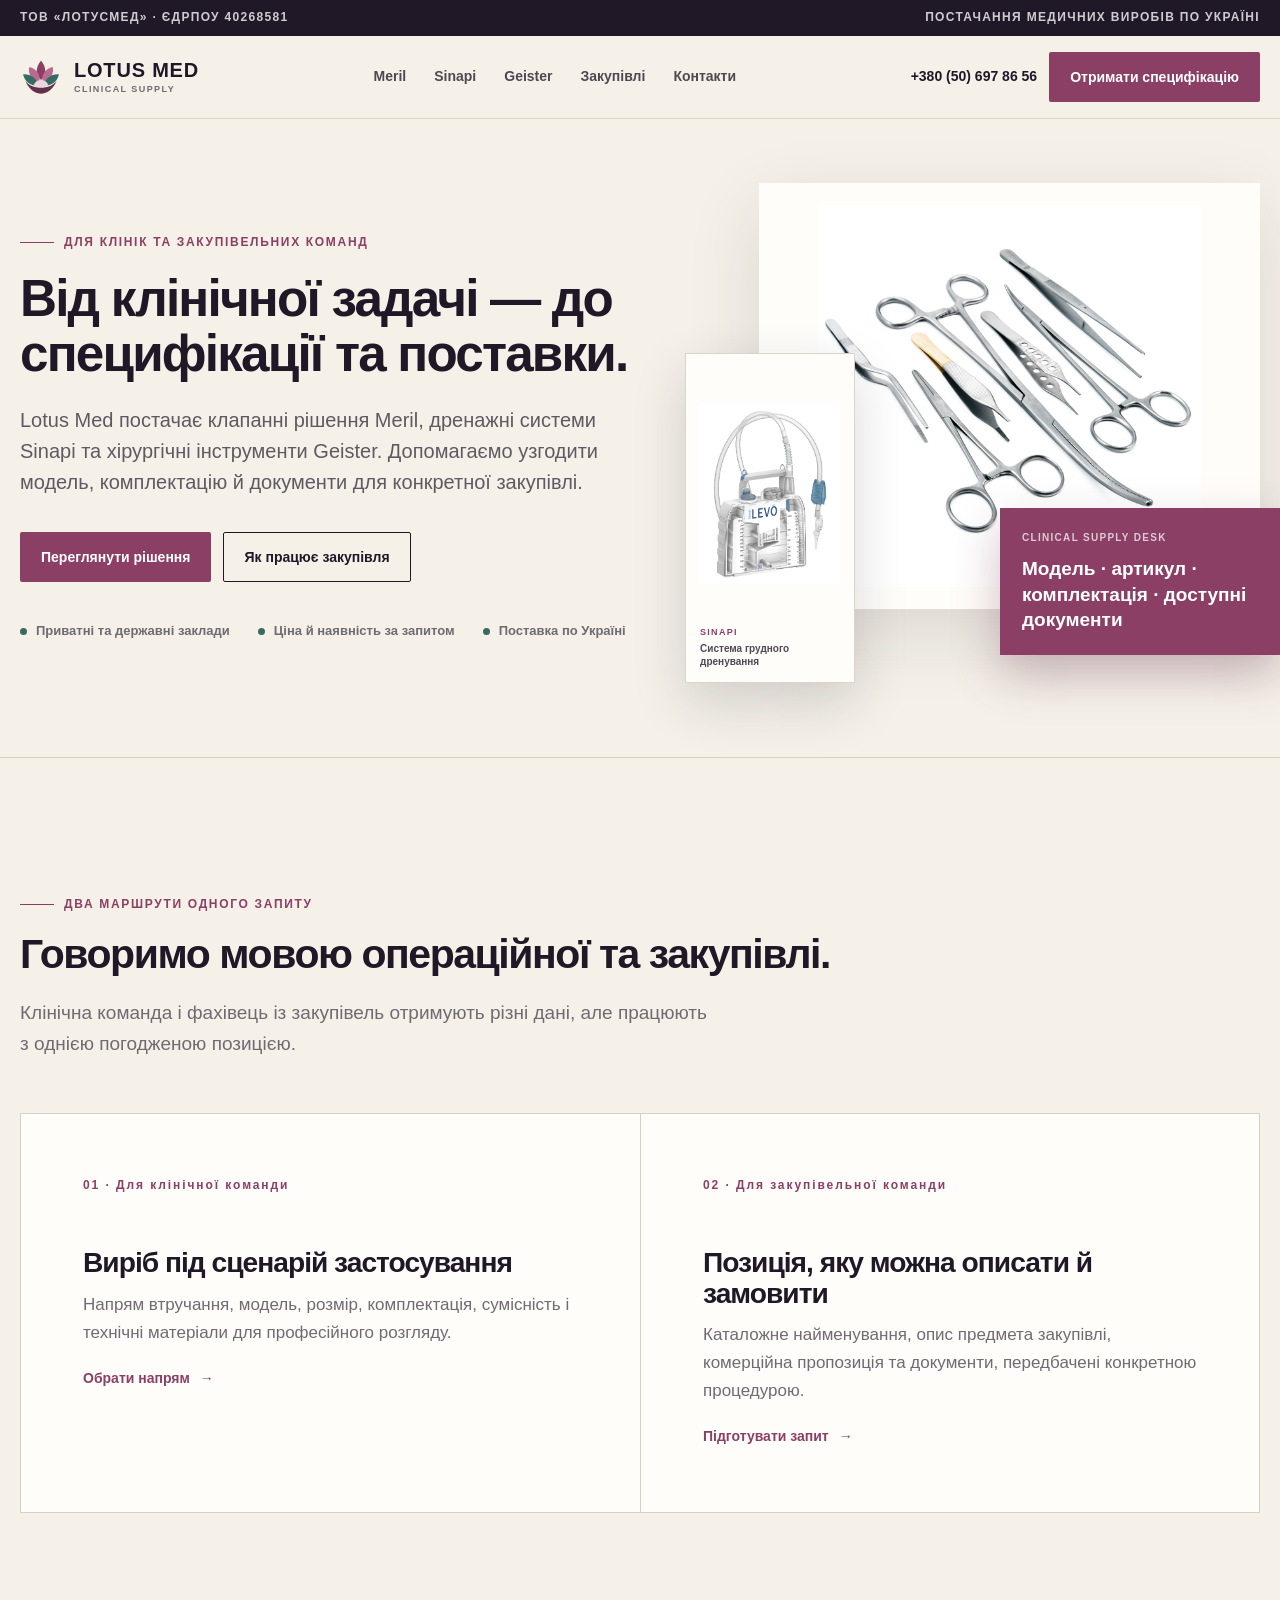
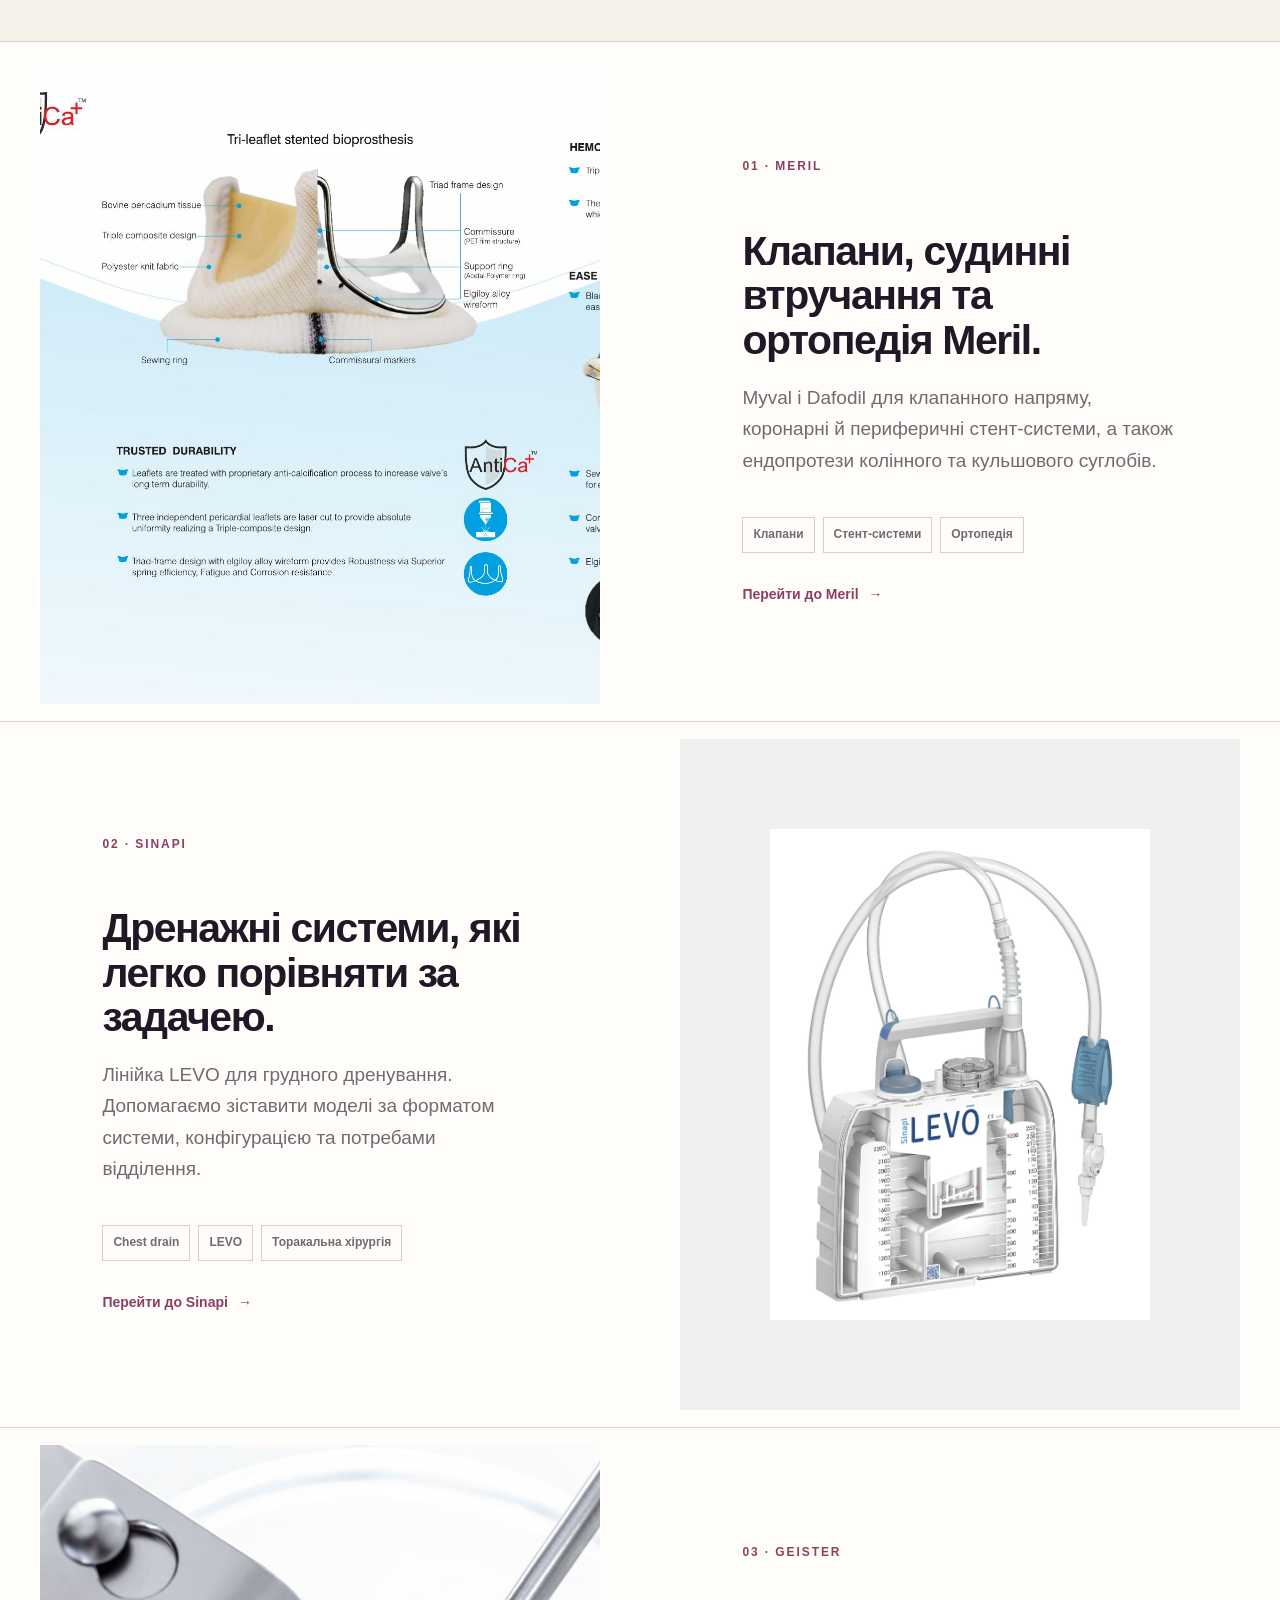
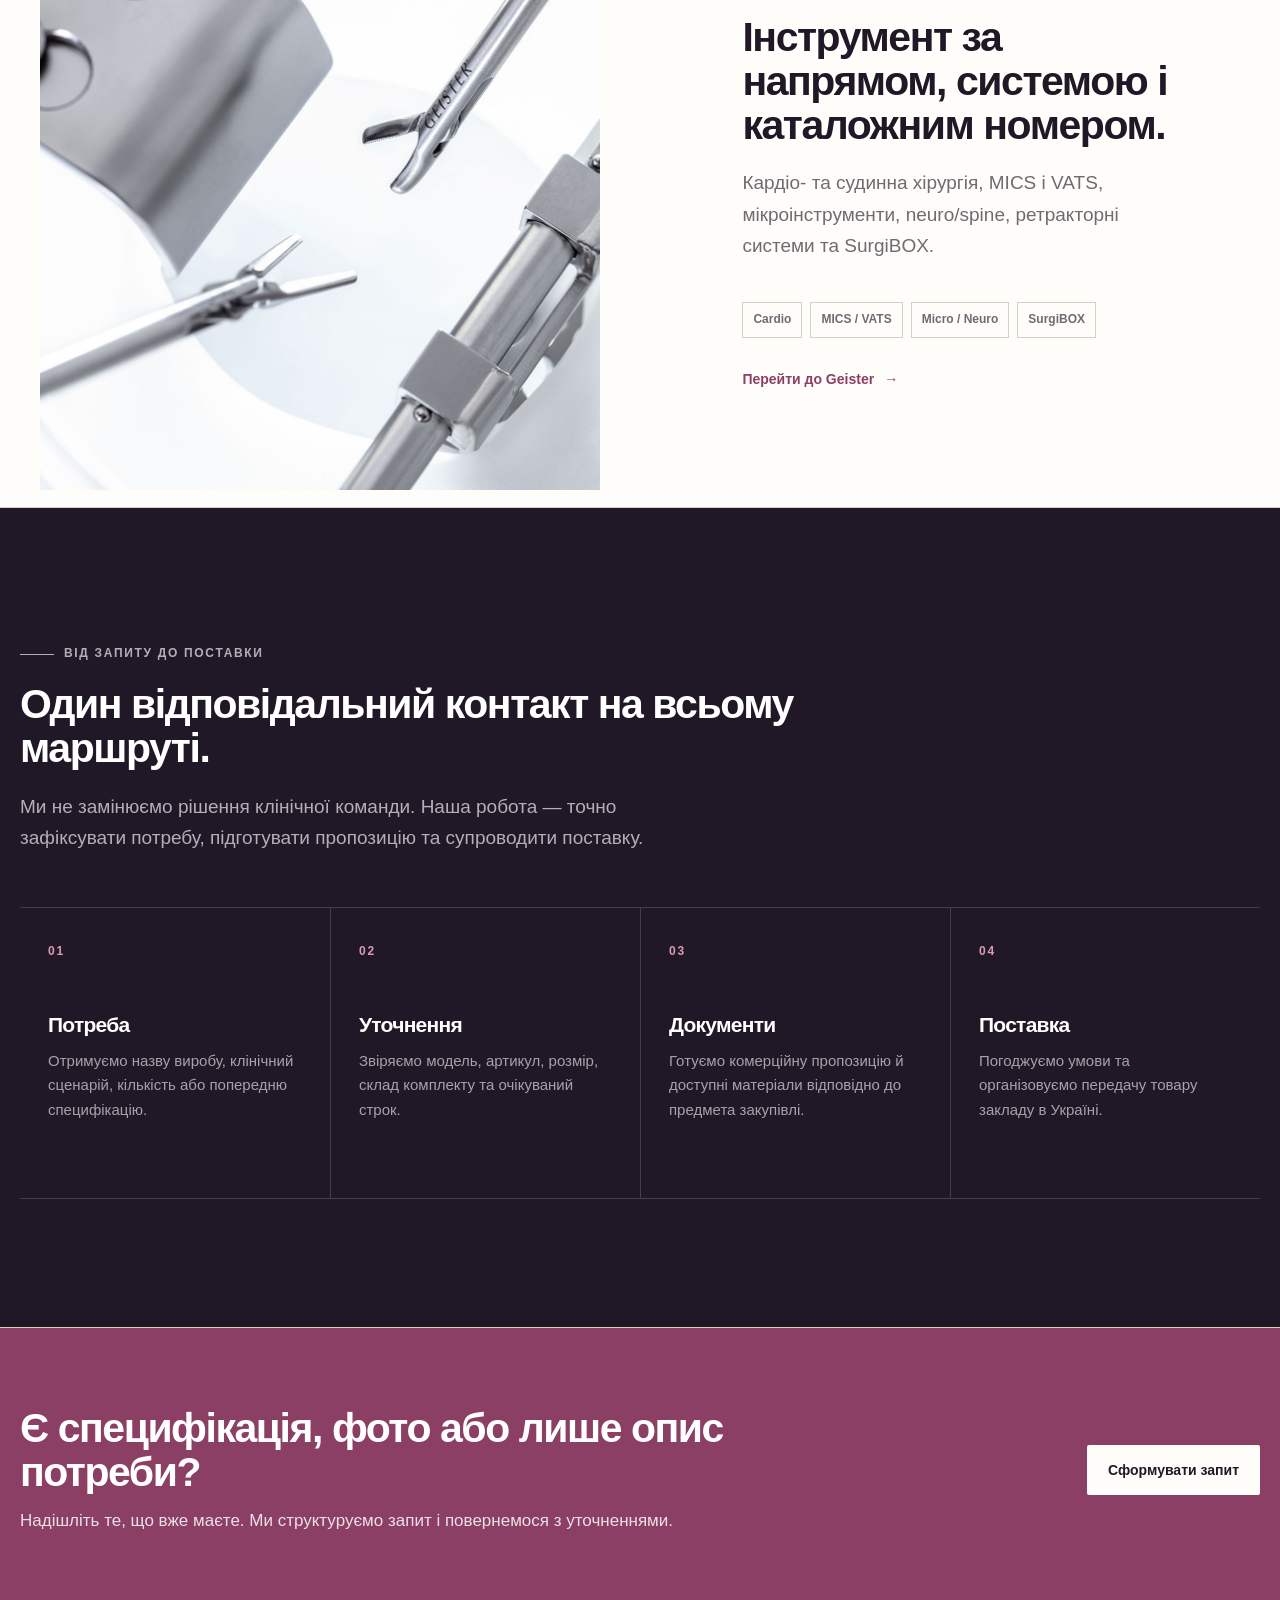
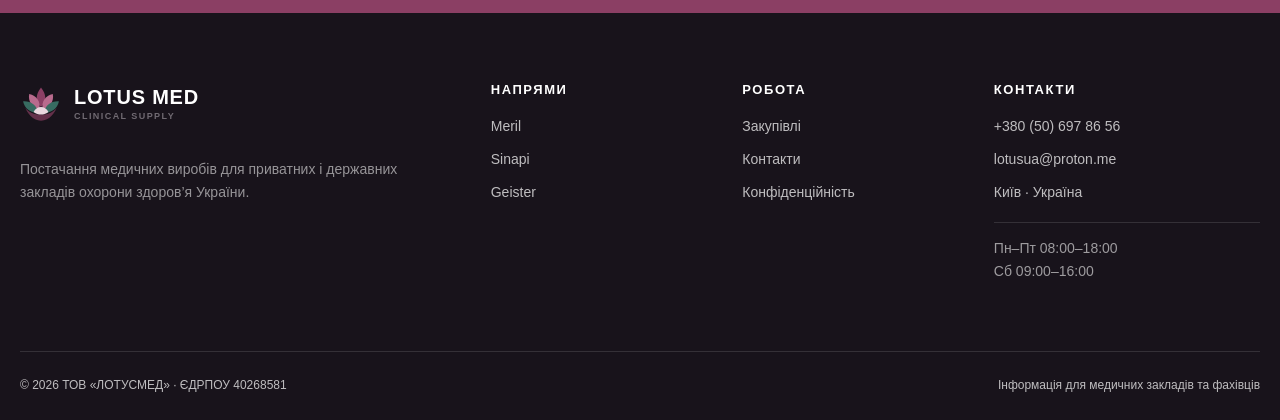
==== commit cd325c81: "Expand Meril product portfolio" ====
--- a/index.html
+++ b/index.html
@@ -16,7 +16,7 @@
   <meta property="og:image" content="https://lotusmed.com.ua/assets/img/geister-micro.jpg">
   <meta name="twitter:card" content="summary_large_image">
   <link rel="icon" href="assets/favicon.svg?v=20260715c" type="image/svg+xml">
-  <link rel="stylesheet" href="assets/css/styles.css?v=20260715d">
+  <link rel="stylesheet" href="assets/css/styles-20260715e.css">
   <script type="application/ld+json">
   {
     "@context": "https://schema.org",
@@ -158,9 +158,9 @@
         </figure>
         <div class="chapter-content">
           <span class="chapter-number">01 · MERIL</span>
-          <h2>Клапанні рішення для TAVI та відкритої кардіохірургії.</h2>
-          <p>Myval THV series для транскатетерної заміни аортального клапана та Dafodil — перикардіальні біопротези для аортальної й мітральної позицій.</p>
-          <div class="chapter-tags"><span>Myval THV</span><span>Dafodil</span><span>Сайзери</span></div>
+          <h2>Клапани, судинні втручання та ортопедія Meril.</h2>
+          <p>Myval і Dafodil для клапанного напряму, коронарні й периферичні стент-системи, а також ендопротези колінного та кульшового суглобів.</p>
+          <div class="chapter-tags"><span>Клапани</span><span>Стент-системи</span><span>Ортопедія</span></div>
           <a class="text-link" href="meril.html">Перейти до Meril</a>
         </div>
       </article>
--- a/assets/css/styles-20260715e.css
+++ b/assets/css/styles-20260715e.css
@@ -0,0 +1,1765 @@
+:root {
+  --ink: #211827;
+  --paper: #f5f1e9;
+  --surface: #fffdfa;
+  --petal: #8b3f64;
+  --petal-dark: #64304a;
+  --petal-soft: #ead7df;
+  --mineral: #376b61;
+  --mineral-soft: #dce8e3;
+  --copper: #c66b3d;
+  --line: #d8d0c5;
+  --muted: #706a72;
+  --white: #ffffff;
+  --max: 1240px;
+  --shadow: 0 24px 70px rgba(33, 24, 39, 0.12);
+}
+
+* {
+  box-sizing: border-box;
+}
+
+html {
+  scroll-behavior: smooth;
+}
+
+body {
+  margin: 0;
+  color: var(--ink);
+  background: var(--paper);
+  font-family: "Avenir Next", Avenir, Inter, "Segoe UI", sans-serif;
+  font-size: 17px;
+  line-height: 1.65;
+  -webkit-font-smoothing: antialiased;
+}
+
+body.menu-open {
+  overflow: hidden;
+}
+
+img {
+  display: block;
+  max-width: 100%;
+}
+
+a {
+  color: inherit;
+  text-decoration: none;
+}
+
+button,
+input,
+select,
+textarea {
+  font: inherit;
+}
+
+button,
+a {
+  -webkit-tap-highlight-color: transparent;
+}
+
+:focus-visible {
+  outline: 3px solid rgba(198, 107, 61, 0.55);
+  outline-offset: 4px;
+}
+
+.container {
+  width: min(calc(100% - 40px), var(--max));
+  margin-inline: auto;
+}
+
+.skip-link {
+  position: fixed;
+  z-index: 1000;
+  top: 12px;
+  left: 12px;
+  padding: 10px 14px;
+  color: var(--white);
+  background: var(--ink);
+  transform: translateY(-160%);
+}
+
+.skip-link:focus {
+  transform: none;
+}
+
+.topline {
+  color: rgba(255, 255, 255, 0.78);
+  background: var(--ink);
+  font-size: 12px;
+  font-weight: 650;
+  letter-spacing: 0.11em;
+  text-transform: uppercase;
+}
+
+.topline-inner {
+  min-height: 36px;
+  display: flex;
+  align-items: center;
+  justify-content: space-between;
+  gap: 24px;
+}
+
+.topline a:hover {
+  color: var(--white);
+}
+
+.site-header {
+  position: sticky;
+  z-index: 100;
+  top: 0;
+  border-bottom: 1px solid rgba(216, 208, 197, 0.85);
+  background: rgba(245, 241, 233, 0.92);
+  backdrop-filter: blur(18px);
+}
+
+.nav-shell {
+  min-height: 82px;
+  display: grid;
+  grid-template-columns: auto 1fr auto;
+  align-items: center;
+  gap: 32px;
+}
+
+.brand {
+  display: inline-flex;
+  align-items: center;
+  gap: 12px;
+  min-width: max-content;
+  font-size: 20px;
+  font-weight: 760;
+  letter-spacing: 0.04em;
+}
+
+.brand-word {
+  line-height: 1;
+}
+
+.brand-word small {
+  display: block;
+  margin-top: 5px;
+  color: var(--muted);
+  font-size: 9px;
+  font-weight: 700;
+  letter-spacing: 0.16em;
+  text-transform: uppercase;
+}
+
+.lotus-mark {
+  display: block;
+  width: 42px;
+  height: 42px;
+  flex: 0 0 42px;
+  object-fit: contain;
+}
+
+.lotus-mark i {
+  display: none;
+}
+
+.main-nav {
+  display: flex;
+  align-items: center;
+  justify-content: center;
+  gap: 4px;
+}
+
+.main-nav a {
+  padding: 9px 12px;
+  color: #4f4853;
+  font-size: 14px;
+  font-weight: 650;
+}
+
+.main-nav a:hover,
+.main-nav a[aria-current="page"] {
+  color: var(--petal);
+}
+
+.nav-actions {
+  display: flex;
+  align-items: center;
+  gap: 12px;
+}
+
+.phone-link {
+  font-size: 14px;
+  font-weight: 700;
+  white-space: nowrap;
+}
+
+.menu-toggle {
+  display: none;
+  width: 46px;
+  height: 46px;
+  border: 1px solid var(--line);
+  color: var(--ink);
+  background: transparent;
+  cursor: pointer;
+}
+
+.menu-toggle span,
+.menu-toggle::before,
+.menu-toggle::after {
+  content: "";
+  display: block;
+  width: 20px;
+  height: 2px;
+  margin: 4px auto;
+  background: currentColor;
+  transition: 180ms ease;
+}
+
+.menu-open .menu-toggle span {
+  opacity: 0;
+}
+
+.menu-open .menu-toggle::before {
+  transform: translateY(6px) rotate(45deg);
+}
+
+.menu-open .menu-toggle::after {
+  transform: translateY(-6px) rotate(-45deg);
+}
+
+.button {
+  min-height: 50px;
+  display: inline-flex;
+  align-items: center;
+  justify-content: center;
+  gap: 10px;
+  padding: 12px 20px;
+  border: 1px solid transparent;
+  border-radius: 2px;
+  font-size: 14px;
+  font-weight: 750;
+  line-height: 1.2;
+  cursor: pointer;
+  transition: transform 180ms ease, background 180ms ease, color 180ms ease;
+}
+
+.button:hover {
+  transform: translateY(-2px);
+}
+
+.button-primary {
+  color: var(--white);
+  background: var(--petal);
+}
+
+.button-primary:hover {
+  background: var(--petal-dark);
+}
+
+.button-secondary {
+  border-color: var(--ink);
+  color: var(--ink);
+  background: transparent;
+}
+
+.button-secondary:hover {
+  color: var(--white);
+  background: var(--ink);
+}
+
+.button-light {
+  color: var(--ink);
+  background: var(--surface);
+}
+
+.eyebrow {
+  display: inline-flex;
+  align-items: center;
+  gap: 10px;
+  margin-bottom: 18px;
+  color: var(--petal);
+  font-size: 12px;
+  font-weight: 780;
+  letter-spacing: 0.14em;
+  text-transform: uppercase;
+}
+
+.eyebrow::before {
+  content: "";
+  width: 34px;
+  height: 1px;
+  background: currentColor;
+}
+
+h1,
+h2,
+h3,
+p {
+  margin-top: 0;
+}
+
+h1,
+h2,
+h3 {
+  line-height: 1.08;
+  letter-spacing: -0.035em;
+}
+
+h1 {
+  margin-bottom: 24px;
+  font-size: clamp(38px, 4vw, 56px);
+  font-weight: 720;
+}
+
+h2 {
+  margin-bottom: 20px;
+  font-size: clamp(30px, 3.2vw, 44px);
+  font-weight: 700;
+}
+
+h3 {
+  margin-bottom: 12px;
+  font-size: clamp(22px, 2.2vw, 30px);
+  font-weight: 700;
+}
+
+.lead {
+  max-width: 690px;
+  color: #5f5962;
+  font-size: clamp(18px, 1.7vw, 20px);
+  line-height: 1.55;
+}
+
+.hero {
+  min-height: 620px;
+  display: grid;
+  align-items: center;
+  overflow: hidden;
+  border-bottom: 1px solid var(--line);
+}
+
+.hero-grid {
+  display: grid;
+  grid-template-columns: minmax(0, 1.05fr) minmax(420px, 0.95fr);
+  align-items: center;
+  gap: clamp(40px, 6vw, 76px);
+  padding-block: 64px 74px;
+}
+
+.hero-copy {
+  position: relative;
+  z-index: 2;
+}
+
+.hero-copy h1 {
+  max-width: 860px;
+}
+
+.hero-actions {
+  display: flex;
+  flex-wrap: wrap;
+  gap: 12px;
+  margin-top: 34px;
+}
+
+.trust-row {
+  display: flex;
+  flex-wrap: wrap;
+  gap: 18px 28px;
+  margin-top: 38px;
+  color: var(--muted);
+  font-size: 13px;
+  font-weight: 650;
+}
+
+.trust-row span {
+  display: inline-flex;
+  align-items: center;
+  gap: 9px;
+}
+
+.trust-row span::before {
+  content: "";
+  width: 7px;
+  height: 7px;
+  border-radius: 50%;
+  background: var(--mineral);
+}
+
+.hero-collage {
+  position: relative;
+  min-height: 500px;
+}
+
+.hero-photo-main {
+  position: absolute;
+  inset: 0 0 74px 52px;
+  margin: 0;
+  overflow: hidden;
+  display: grid;
+  grid-template-rows: minmax(0, 1fr);
+  padding: 22px;
+  box-shadow: var(--shadow);
+  background: var(--surface);
+}
+
+.hero-photo-main img {
+  width: 100%;
+  height: 100%;
+  object-fit: contain;
+}
+
+.hero-product-cutout {
+  position: absolute;
+  z-index: 2;
+  left: -22px;
+  bottom: 0;
+  width: 170px;
+  height: 330px;
+  margin: 0;
+  display: grid;
+  grid-template-rows: minmax(0, 1fr) auto;
+  gap: 10px;
+  padding: 16px 14px 14px;
+  border: 1px solid rgba(216, 208, 197, 0.9);
+  background: var(--surface);
+  box-shadow: 0 20px 50px rgba(33, 24, 39, 0.16);
+}
+
+.hero-product-cutout img {
+  width: 100%;
+  height: 100%;
+  min-height: 0;
+  object-fit: contain;
+}
+
+.hero-media-label {
+  color: #4f4853;
+  font-size: 10px;
+  font-weight: 700;
+  line-height: 1.3;
+}
+
+.hero-media-label span {
+  display: block;
+  margin-bottom: 3px;
+  color: var(--petal);
+  font-size: 9px;
+  font-weight: 850;
+  letter-spacing: 0.14em;
+}
+
+.hero-photo-main .hero-media-label {
+  display: none;
+}
+
+.hero-dossier {
+  position: absolute;
+  z-index: 3;
+  right: -20px;
+  bottom: 28px;
+  width: 280px;
+  padding: 22px;
+  color: var(--white);
+  background: var(--petal);
+  box-shadow: 0 20px 44px rgba(99, 47, 73, 0.3);
+}
+
+.hero-dossier small {
+  display: block;
+  margin-bottom: 10px;
+  color: rgba(255, 255, 255, 0.72);
+  font-size: 10px;
+  font-weight: 800;
+  letter-spacing: 0.13em;
+  text-transform: uppercase;
+}
+
+.hero-dossier strong {
+  display: block;
+  font-size: 19px;
+  line-height: 1.35;
+}
+
+.section {
+  padding-block: clamp(78px, 10vw, 132px);
+  border-bottom: 1px solid var(--line);
+}
+
+.section-white {
+  background: var(--surface);
+}
+
+.section-dark {
+  color: var(--white);
+  background: var(--ink);
+}
+
+.section-head {
+  max-width: 850px;
+  margin-bottom: 54px;
+}
+
+.section-head p {
+  max-width: 700px;
+  color: var(--muted);
+  font-size: 19px;
+}
+
+.section-dark .section-head p,
+.section-dark .eyebrow {
+  color: rgba(255, 255, 255, 0.66);
+}
+
+.roles-grid {
+  display: grid;
+  grid-template-columns: repeat(2, minmax(0, 1fr));
+  border: 1px solid var(--line);
+  background: var(--surface);
+}
+
+.role-panel {
+  min-height: 320px;
+  padding: clamp(34px, 5vw, 62px);
+}
+
+.role-panel + .role-panel {
+  border-left: 1px solid var(--line);
+}
+
+.role-number,
+.chapter-number,
+.step-number {
+  display: block;
+  margin-bottom: 52px;
+  color: var(--petal);
+  font-size: 12px;
+  font-weight: 800;
+  letter-spacing: 0.16em;
+}
+
+.role-panel p {
+  max-width: 520px;
+  color: var(--muted);
+}
+
+.text-link {
+  display: inline-flex;
+  align-items: center;
+  gap: 10px;
+  color: var(--petal);
+  font-size: 14px;
+  font-weight: 750;
+}
+
+.text-link::after {
+  content: "→";
+  transition: transform 180ms ease;
+}
+
+.text-link:hover::after {
+  transform: translateX(5px);
+}
+
+.chapters {
+  padding: 0;
+}
+
+.chapter {
+  display: grid;
+  grid-template-columns: minmax(0, 1fr) minmax(0, 1fr);
+  min-height: 680px;
+  border-bottom: 1px solid var(--line);
+  background: var(--surface);
+}
+
+.chapter:nth-child(even) .chapter-media {
+  order: 2;
+}
+
+.chapter-media {
+  min-height: 520px;
+  overflow: hidden;
+  background: #e8e4dd;
+}
+
+.chapter-media img {
+  width: 100%;
+  height: 100%;
+  object-fit: cover;
+}
+
+.chapter-media.contain {
+  display: grid;
+  place-items: center;
+  padding: clamp(36px, 7vw, 90px);
+  background: #eef1ef;
+}
+
+.chapter-media.contain img {
+  max-height: 530px;
+  object-fit: contain;
+}
+
+.chapter-content {
+  display: flex;
+  flex-direction: column;
+  justify-content: center;
+  padding: clamp(50px, 8vw, 112px);
+}
+
+.chapter-content p {
+  max-width: 600px;
+  color: var(--muted);
+  font-size: 19px;
+}
+
+.chapter-tags {
+  display: flex;
+  flex-wrap: wrap;
+  gap: 8px;
+  margin: 22px 0 30px;
+}
+
+.chapter-tags span {
+  padding: 7px 10px;
+  border: 1px solid var(--line);
+  color: var(--muted);
+  font-size: 12px;
+  font-weight: 700;
+}
+
+.process-grid {
+  display: grid;
+  grid-template-columns: repeat(4, minmax(0, 1fr));
+  border-top: 1px solid rgba(255, 255, 255, 0.16);
+  border-bottom: 1px solid rgba(255, 255, 255, 0.16);
+}
+
+.process-step {
+  min-height: 290px;
+  padding: 34px 28px;
+}
+
+.process-step + .process-step {
+  border-left: 1px solid rgba(255, 255, 255, 0.16);
+}
+
+.process-step h3 {
+  font-size: 21px;
+}
+
+.process-step p {
+  color: rgba(255, 255, 255, 0.6);
+  font-size: 15px;
+}
+
+.process-step .step-number {
+  color: #d79bb2;
+}
+
+.cta-band {
+  padding-block: 78px;
+  color: var(--white);
+  background: var(--petal);
+}
+
+.cta-grid {
+  display: grid;
+  grid-template-columns: 1fr auto;
+  align-items: center;
+  gap: 40px;
+}
+
+.cta-grid h2 {
+  max-width: 820px;
+  margin-bottom: 12px;
+}
+
+.cta-grid p {
+  max-width: 720px;
+  margin-bottom: 0;
+  color: rgba(255, 255, 255, 0.84);
+}
+
+.page-hero {
+  position: relative;
+  overflow: hidden;
+  border-bottom: 1px solid var(--line);
+}
+
+.page-hero-grid {
+  min-height: 580px;
+  display: grid;
+  grid-template-columns: minmax(0, 0.9fr) minmax(460px, 1.1fr);
+  align-items: center;
+  gap: 64px;
+  padding-block: 58px 68px;
+}
+
+.page-hero h1 {
+  font-size: clamp(38px, 4vw, 54px);
+}
+
+.page-hero-media {
+  position: relative;
+  min-height: 500px;
+  overflow: hidden;
+  background: var(--surface);
+  box-shadow: var(--shadow);
+}
+
+.page-hero-media img {
+  width: 100%;
+  height: 100%;
+  min-height: 500px;
+  object-fit: cover;
+}
+
+.page-hero-media.contain {
+  display: grid;
+  place-items: center;
+  padding: 44px;
+  background: #eef1ef;
+}
+
+.page-hero-media.contain img {
+  max-height: 500px;
+  min-height: 0;
+  object-fit: contain;
+}
+
+.page-hero.meril-hero {
+  background: linear-gradient(125deg, #f5f1e9 0%, #efe4e9 100%);
+}
+
+.meril-hero-media {
+  min-height: 500px;
+  padding: 14px;
+  background: #e8e4dd;
+}
+
+.meril-hero-showcase {
+  height: 472px;
+  display: grid;
+  grid-template-columns: minmax(0, 1.1fr) minmax(0, 0.9fr);
+  grid-template-rows: repeat(2, minmax(0, 1fr));
+  gap: 12px;
+}
+
+.meril-hero-card {
+  position: relative;
+  min-width: 0;
+  min-height: 0;
+  margin: 0;
+  display: grid;
+  place-items: center;
+  overflow: hidden;
+  padding: 24px 22px 40px;
+  background: rgba(255, 255, 255, 0.72);
+}
+
+.meril-hero-card-primary {
+  grid-row: 1 / -1;
+  padding: 38px 30px 46px;
+  background: #f6f3ed;
+}
+
+.meril-hero-card img {
+  width: 100%;
+  height: 100%;
+  min-height: 0;
+  object-fit: contain;
+  filter: drop-shadow(0 16px 18px rgba(33, 24, 39, 0.12));
+}
+
+.meril-hero-card figcaption {
+  position: absolute;
+  right: 18px;
+  bottom: 13px;
+  left: 18px;
+  color: #625a63;
+  font-size: 10px;
+  font-weight: 800;
+  letter-spacing: 0.09em;
+  text-transform: uppercase;
+}
+
+.page-hero.sinapi-hero {
+  background: linear-gradient(125deg, #f5f1e9 0%, #dce8e3 100%);
+}
+
+.page-hero.geister-hero {
+  color: var(--white);
+  background: #16151a;
+}
+
+.geister-hero .lead {
+  color: rgba(255, 255, 255, 0.66);
+}
+
+.geister-hero .eyebrow {
+  color: #d79bb2;
+}
+
+.crumbs {
+  margin-bottom: 28px;
+  color: var(--muted);
+  font-size: 13px;
+  font-weight: 650;
+}
+
+.crumbs a:hover {
+  color: var(--petal);
+}
+
+.geister-hero .crumbs {
+  color: rgba(255, 255, 255, 0.58);
+}
+
+.product-intro-grid {
+  display: grid;
+  grid-template-columns: minmax(0, 0.85fr) minmax(0, 1.15fr);
+  gap: clamp(50px, 8vw, 110px);
+}
+
+.product-intro-grid > p {
+  color: var(--muted);
+  font-size: 20px;
+}
+
+.product-grid {
+  display: grid;
+  grid-template-columns: repeat(3, minmax(0, 1fr));
+  border-top: 1px solid var(--line);
+  border-left: 1px solid var(--line);
+}
+
+.product-card {
+  min-height: 520px;
+  display: flex;
+  flex-direction: column;
+  border-right: 1px solid var(--line);
+  border-bottom: 1px solid var(--line);
+  background: var(--surface);
+}
+
+.product-card-media {
+  height: 280px;
+  display: grid;
+  place-items: center;
+  overflow: hidden;
+  padding: 28px;
+  background: #eeeae3;
+}
+
+.product-card-media.photo {
+  padding: 0;
+}
+
+.product-card-media img {
+  width: 100%;
+  height: 100%;
+  object-fit: contain;
+}
+
+.product-card-media.photo img {
+  object-fit: cover;
+}
+
+.product-card-media.contain-media {
+  padding: 20px;
+  background: #f5f2ed;
+}
+
+.product-card-media.contain-media img {
+  object-fit: contain;
+}
+
+.myval-panel {
+  position: relative;
+  align-content: center;
+  justify-items: start;
+  overflow: hidden;
+  color: var(--white);
+  background:
+    radial-gradient(circle at 85% 18%, rgba(255, 255, 255, 0.24), transparent 28%),
+    linear-gradient(135deg, var(--petal-dark), var(--petal) 58%, #b97391);
+}
+
+.myval-panel::after {
+  content: "";
+  position: absolute;
+  right: -54px;
+  bottom: -80px;
+  width: 210px;
+  height: 210px;
+  border: 24px solid rgba(255, 255, 255, 0.2);
+  border-radius: 50%;
+}
+
+.myval-panel small,
+.myval-panel strong,
+.myval-panel span {
+  position: relative;
+  z-index: 1;
+}
+
+.myval-panel small {
+  font-size: 11px;
+  font-weight: 800;
+  letter-spacing: 0.16em;
+  text-transform: uppercase;
+}
+
+.myval-panel strong {
+  margin-block: 6px 0;
+  font-size: 48px;
+  line-height: 1;
+  letter-spacing: -0.04em;
+}
+
+.myval-panel span {
+  font-size: 19px;
+}
+
+.product-card-body {
+  flex: 1;
+  display: flex;
+  flex-direction: column;
+  padding: 28px;
+}
+
+.product-card-body small {
+  margin-bottom: 12px;
+  color: var(--petal);
+  font-size: 10px;
+  font-weight: 800;
+  letter-spacing: 0.14em;
+  text-transform: uppercase;
+}
+
+.product-card-body h3 {
+  font-size: 25px;
+}
+
+.product-card-body p {
+  color: var(--muted);
+  font-size: 15px;
+}
+
+.product-card-body .text-link {
+  margin-top: auto;
+}
+
+.meril-directions {
+  display: grid;
+  grid-template-columns: repeat(4, minmax(0, 1fr));
+  margin-top: 64px;
+  border: 1px solid var(--line);
+  background: var(--paper);
+}
+
+.meril-directions a {
+  min-height: 176px;
+  display: flex;
+  flex-direction: column;
+  padding: 26px 24px;
+  border-right: 1px solid var(--line);
+  transition: background 180ms ease, color 180ms ease;
+}
+
+.meril-directions a:last-child {
+  border-right: 0;
+}
+
+.meril-directions a:hover {
+  background: #eee5e8;
+}
+
+.meril-directions span {
+  margin-bottom: auto;
+  color: var(--petal);
+  font-size: 11px;
+  font-weight: 850;
+  letter-spacing: 0.14em;
+}
+
+.meril-directions strong {
+  font-size: 18px;
+  line-height: 1.25;
+}
+
+.meril-directions small {
+  margin-top: 8px;
+  color: var(--muted);
+  font-size: 11px;
+  line-height: 1.45;
+}
+
+.meril-category {
+  scroll-margin-top: 110px;
+}
+
+.meril-category + .meril-category {
+  margin-top: 84px;
+}
+
+.meril-category-head {
+  display: grid;
+  grid-template-columns: 190px minmax(0, 1fr);
+  align-items: end;
+  gap: 34px;
+  padding-bottom: 24px;
+  border-bottom: 1px solid var(--line);
+}
+
+.meril-category-head > span {
+  color: var(--petal);
+  font-size: 11px;
+  font-weight: 850;
+  letter-spacing: 0.14em;
+  text-transform: uppercase;
+}
+
+.meril-category-head h3 {
+  margin-bottom: 6px;
+  font-size: clamp(28px, 3vw, 38px);
+}
+
+.meril-category-head p {
+  margin: 0;
+  color: var(--muted);
+}
+
+.meril-category .product-grid {
+  border-top: 0;
+}
+
+.meril-catalog .product-card {
+  min-height: 500px;
+}
+
+.meril-catalog .product-card-media {
+  height: 250px;
+  padding: 26px;
+  background: linear-gradient(145deg, #f7f4ef, #e9e5de);
+}
+
+.meril-catalog .product-card-media img {
+  object-fit: contain;
+  filter: drop-shadow(0 14px 16px rgba(33, 24, 39, 0.12));
+}
+
+.spec-table {
+  border-top: 1px solid var(--line);
+}
+
+.spec-row {
+  display: grid;
+  grid-template-columns: 0.7fr 1.3fr;
+  gap: 32px;
+  padding: 25px 0;
+  border-bottom: 1px solid var(--line);
+}
+
+.spec-row strong {
+  font-size: 15px;
+}
+
+.spec-row span {
+  color: var(--muted);
+}
+
+.notice {
+  margin-top: 36px;
+  padding: 22px 24px;
+  border-left: 3px solid var(--copper);
+  color: var(--muted);
+  background: rgba(198, 107, 61, 0.08);
+  font-size: 14px;
+}
+
+.procurement-hero {
+  padding-block: 70px 80px;
+  border-bottom: 1px solid var(--line);
+}
+
+.procurement-hero h1 {
+  max-width: 980px;
+}
+
+.timeline {
+  counter-reset: steps;
+  border-top: 1px solid var(--line);
+}
+
+.timeline-item {
+  counter-increment: steps;
+  display: grid;
+  grid-template-columns: 140px minmax(0, 1fr);
+  gap: 40px;
+  padding: 36px 0;
+  border-bottom: 1px solid var(--line);
+}
+
+.timeline-item::before {
+  content: "0" counter(steps);
+  color: var(--petal);
+  font-size: 13px;
+  font-weight: 800;
+  letter-spacing: 0.15em;
+}
+
+.timeline-item h3 {
+  margin-bottom: 8px;
+  font-size: 25px;
+}
+
+.timeline-item p {
+  max-width: 760px;
+  margin-bottom: 0;
+  color: var(--muted);
+}
+
+.request-layout {
+  display: grid;
+  grid-template-columns: minmax(0, 0.75fr) minmax(500px, 1.25fr);
+  gap: clamp(50px, 8vw, 110px);
+}
+
+.checklist {
+  margin: 30px 0 0;
+  padding: 0;
+  list-style: none;
+}
+
+.checklist li {
+  position: relative;
+  padding: 14px 0 14px 28px;
+  border-bottom: 1px solid var(--line);
+  color: var(--muted);
+}
+
+.checklist li::before {
+  content: "";
+  position: absolute;
+  top: 23px;
+  left: 0;
+  width: 8px;
+  height: 8px;
+  border-radius: 50%;
+  background: var(--mineral);
+}
+
+.request-form {
+  padding: clamp(30px, 5vw, 50px);
+  background: var(--surface);
+  border: 1px solid var(--line);
+}
+
+.field-grid {
+  display: grid;
+  grid-template-columns: repeat(2, minmax(0, 1fr));
+  gap: 20px;
+}
+
+.field {
+  display: grid;
+  gap: 8px;
+  margin-bottom: 20px;
+}
+
+.field.full {
+  grid-column: 1 / -1;
+}
+
+.field label {
+  font-size: 13px;
+  font-weight: 750;
+}
+
+.field input,
+.field select,
+.field textarea {
+  width: 100%;
+  min-height: 50px;
+  padding: 12px 14px;
+  border: 1px solid var(--line);
+  border-radius: 0;
+  color: var(--ink);
+  background: var(--paper);
+}
+
+.field textarea {
+  min-height: 150px;
+  resize: vertical;
+}
+
+.form-note {
+  margin: 16px 0 0;
+  color: var(--muted);
+  font-size: 12px;
+}
+
+.contact-grid {
+  display: grid;
+  grid-template-columns: minmax(0, 0.9fr) minmax(0, 1.1fr);
+  gap: clamp(50px, 8vw, 100px);
+}
+
+.contact-card {
+  padding: clamp(34px, 6vw, 64px);
+  color: var(--white);
+  background: var(--ink);
+}
+
+.contact-card a {
+  display: block;
+  margin: 14px 0;
+  font-size: clamp(20px, 3vw, 31px);
+  font-weight: 680;
+  line-height: 1.25;
+}
+
+.contact-card a:hover {
+  color: #d79bb2;
+}
+
+.contact-card > p {
+  color: rgba(255, 255, 255, 0.62);
+}
+
+.contact-hours {
+  margin-top: 32px;
+  padding-top: 24px;
+  border-top: 1px solid rgba(255, 255, 255, 0.18);
+}
+
+.contact-hours h3 {
+  margin-bottom: 14px;
+  color: rgba(255, 255, 255, 0.62);
+  font-size: 12px;
+  letter-spacing: 0.12em;
+  text-transform: uppercase;
+}
+
+.contact-hours dl {
+  margin: 0;
+}
+
+.contact-hours dl div {
+  display: flex;
+  align-items: baseline;
+  justify-content: space-between;
+  gap: 20px;
+  padding: 7px 0;
+}
+
+.contact-hours dt {
+  color: rgba(255, 255, 255, 0.72);
+}
+
+.contact-hours dd {
+  margin: 0;
+  color: var(--white);
+  font-weight: 750;
+  white-space: nowrap;
+}
+
+.legal-list {
+  margin: 0;
+}
+
+.legal-list div {
+  display: grid;
+  grid-template-columns: 180px minmax(0, 1fr);
+  gap: 20px;
+  padding: 18px 0;
+  border-bottom: 1px solid var(--line);
+}
+
+.legal-list dt {
+  color: var(--muted);
+  font-size: 13px;
+  font-weight: 700;
+}
+
+.legal-list dd {
+  margin: 0;
+  font-weight: 650;
+}
+
+.prose {
+  max-width: 860px;
+}
+
+.prose h2 {
+  margin-top: 58px;
+  font-size: 34px;
+}
+
+.prose h3 {
+  margin-top: 34px;
+  font-size: 24px;
+}
+
+.prose p,
+.prose li {
+  color: #5f5962;
+}
+
+.site-footer {
+  color: rgba(255, 255, 255, 0.72);
+  background: #18131b;
+}
+
+.footer-grid {
+  display: grid;
+  grid-template-columns: 1.35fr 0.65fr 0.65fr 0.85fr;
+  gap: 48px;
+  padding-block: 70px 58px;
+}
+
+.footer-brand {
+  color: var(--white);
+}
+
+.footer-brand p {
+  max-width: 390px;
+  margin-top: 24px;
+  color: rgba(255, 255, 255, 0.55);
+  font-size: 14px;
+}
+
+.footer-col h3 {
+  margin-bottom: 18px;
+  color: var(--white);
+  font-size: 13px;
+  letter-spacing: 0.12em;
+  text-transform: uppercase;
+}
+
+.footer-col a,
+.footer-col span {
+  display: block;
+  margin: 10px 0;
+  font-size: 14px;
+}
+
+.footer-col a:hover {
+  color: var(--white);
+}
+
+.footer-col .footer-hours {
+  margin-top: 18px;
+  padding-top: 14px;
+  border-top: 1px solid rgba(255, 255, 255, 0.12);
+  color: rgba(255, 255, 255, 0.58);
+  line-height: 1.65;
+}
+
+.footer-bottom {
+  display: flex;
+  align-items: center;
+  justify-content: space-between;
+  gap: 30px;
+  padding-block: 24px;
+  border-top: 1px solid rgba(255, 255, 255, 0.12);
+  font-size: 12px;
+}
+
+@media (max-width: 1080px) {
+  .nav-shell {
+    grid-template-columns: auto auto;
+    justify-content: space-between;
+  }
+
+  .menu-toggle {
+    display: block;
+  }
+
+  .main-nav,
+  .nav-actions {
+    display: none;
+  }
+
+  .menu-open .main-nav {
+    position: absolute;
+    top: 100%;
+    right: 0;
+    left: 0;
+    height: calc(100dvh - 82px);
+    display: flex;
+    flex-direction: column;
+    align-items: stretch;
+    justify-content: flex-start;
+    padding: 28px 20px 150px;
+    background: var(--paper);
+    overflow-y: auto;
+  }
+
+  .menu-open .nav-actions {
+    position: fixed;
+    z-index: 102;
+    right: 20px;
+    bottom: 20px;
+    left: 20px;
+    display: flex;
+    align-items: stretch;
+    padding: 16px;
+    border: 1px solid var(--line);
+    background: var(--surface);
+    box-shadow: var(--shadow);
+  }
+
+  .menu-open .nav-actions .phone-link,
+  .menu-open .nav-actions .button {
+    flex: 1;
+    text-align: center;
+  }
+
+  .menu-open .main-nav a {
+    padding: 17px 6px;
+    border-bottom: 1px solid var(--line);
+    font-size: 20px;
+  }
+
+  .hero-grid,
+  .page-hero-grid {
+    grid-template-columns: 1fr;
+  }
+
+  .hero-grid {
+    padding-top: 72px;
+  }
+
+  .hero-collage {
+    min-height: 620px;
+  }
+
+  .page-hero-grid {
+    gap: 40px;
+  }
+
+  .page-hero-media {
+    min-height: 440px;
+  }
+
+  .process-grid {
+    grid-template-columns: repeat(2, minmax(0, 1fr));
+  }
+
+  .process-step:nth-child(3) {
+    border-left: 0;
+  }
+
+  .process-step:nth-child(n + 3) {
+    border-top: 1px solid rgba(255, 255, 255, 0.16);
+  }
+
+  .product-grid {
+    grid-template-columns: repeat(2, minmax(0, 1fr));
+  }
+
+  .product-grid > .product-card:last-child:nth-child(odd) {
+    grid-column: 1 / -1;
+  }
+
+  .request-layout,
+  .contact-grid {
+    grid-template-columns: 1fr;
+  }
+
+  .footer-grid {
+    grid-template-columns: 1.2fr repeat(3, 0.8fr);
+    gap: 28px;
+  }
+}
+
+@media (max-width: 760px) {
+  body {
+    font-size: 16px;
+  }
+
+  .container {
+    width: min(calc(100% - 28px), var(--max));
+  }
+
+  .topline-inner {
+    min-height: 32px;
+    justify-content: center;
+  }
+
+  .topline-inner span:last-child {
+    display: none;
+  }
+
+  .nav-shell {
+    min-height: 72px;
+  }
+
+  .brand-word small {
+    display: none;
+  }
+
+  .menu-open .main-nav {
+    height: calc(100dvh - 72px);
+  }
+
+  .menu-open .nav-actions {
+    flex-direction: column;
+  }
+
+  h1 {
+    font-size: clamp(34px, 9.5vw, 42px);
+  }
+
+  h2 {
+    font-size: clamp(28px, 8vw, 38px);
+  }
+
+  .page-hero h1,
+  .procurement-hero h1 {
+    font-size: clamp(34px, 9.5vw, 42px);
+  }
+
+  .hero {
+    min-height: auto;
+  }
+
+  .hero-grid {
+    padding-block: 54px 64px;
+  }
+
+  .hero-collage {
+    min-height: 0;
+    display: grid;
+    grid-template-columns: minmax(0, 1fr);
+    grid-template-areas:
+      "instrument"
+      "drain";
+    gap: 14px;
+  }
+
+  .hero-photo-main {
+    position: relative;
+    inset: auto;
+    grid-area: instrument;
+    aspect-ratio: 1 / 1;
+    grid-template-rows: minmax(0, 1fr) auto;
+    gap: 12px;
+    padding: 18px;
+  }
+
+  .hero-photo-main .hero-media-label {
+    display: block;
+  }
+
+  .hero-product-cutout {
+    position: relative;
+    left: auto;
+    bottom: auto;
+    grid-area: drain;
+    width: 100%;
+    height: auto;
+    aspect-ratio: 1 / 1;
+    padding: 18px 16px 14px;
+  }
+
+  .hero-dossier {
+    display: none;
+  }
+
+  .roles-grid,
+  .chapter,
+  .product-intro-grid,
+  .cta-grid {
+    grid-template-columns: 1fr;
+  }
+
+  .role-panel {
+    min-height: auto;
+  }
+
+  .role-panel + .role-panel {
+    border-top: 1px solid var(--line);
+    border-left: 0;
+  }
+
+  .role-number,
+  .chapter-number {
+    margin-bottom: 30px;
+  }
+
+  .chapter {
+    min-height: auto;
+  }
+
+  .chapter:nth-child(even) .chapter-media {
+    order: 0;
+  }
+
+  .chapter-media {
+    min-height: 400px;
+  }
+
+  .chapter-content {
+    padding: 52px 24px 62px;
+  }
+
+  .process-grid,
+  .product-grid,
+  .field-grid,
+  .footer-grid {
+    grid-template-columns: 1fr;
+  }
+
+  .product-grid > .product-card:last-child:nth-child(odd) {
+    grid-column: auto;
+  }
+
+  .process-step + .process-step,
+  .process-step:nth-child(3) {
+    border-top: 1px solid rgba(255, 255, 255, 0.16);
+    border-left: 0;
+  }
+
+  .process-step {
+    min-height: 230px;
+  }
+
+  .page-hero-grid {
+    min-height: auto;
+    padding-block: 48px 64px;
+  }
+
+  .page-hero-media,
+  .page-hero-media img {
+    min-height: 360px;
+  }
+
+  .page-hero-media.contain {
+    padding: 28px;
+  }
+
+  .product-card {
+    min-height: auto;
+  }
+
+  .spec-row,
+  .timeline-item,
+  .legal-list div {
+    grid-template-columns: 1fr;
+    gap: 8px;
+  }
+
+  .request-form {
+    padding: 26px 18px;
+  }
+
+  .contact-card {
+    padding: 42px 24px;
+  }
+
+  .footer-grid {
+    padding-block: 58px 42px;
+  }
+
+  .footer-bottom {
+    align-items: flex-start;
+    flex-direction: column;
+  }
+}
+
+@media (max-width: 1080px) {
+  .meril-directions {
+    grid-template-columns: repeat(2, minmax(0, 1fr));
+  }
+
+  .meril-directions a:nth-child(2) {
+    border-right: 0;
+  }
+
+  .meril-directions a:nth-child(n + 3) {
+    border-top: 1px solid var(--line);
+  }
+}
+
+@media (max-width: 760px) {
+  .meril-hero-media {
+    min-height: 520px;
+    padding: 10px;
+  }
+
+  .meril-hero-showcase {
+    height: 500px;
+    grid-template-columns: repeat(2, minmax(0, 1fr));
+    grid-template-rows: minmax(0, 1.25fr) minmax(0, 0.75fr);
+    gap: 10px;
+  }
+
+  .meril-hero-card-primary {
+    grid-row: auto;
+    grid-column: 1 / -1;
+    padding: 24px 24px 42px;
+  }
+
+  .meril-hero-card {
+    padding: 18px 14px 36px;
+  }
+
+  .meril-hero-card img {
+    min-height: 0;
+  }
+
+  .meril-hero-card figcaption {
+    right: 12px;
+    bottom: 10px;
+    left: 12px;
+    font-size: 8px;
+  }
+
+  .meril-directions {
+    grid-template-columns: 1fr;
+    margin-top: 42px;
+  }
+
+  .meril-directions a,
+  .meril-directions a:nth-child(2) {
+    min-height: 130px;
+    border-top: 1px solid var(--line);
+    border-right: 0;
+  }
+
+  .meril-directions a:first-child {
+    border-top: 0;
+  }
+
+  .meril-category + .meril-category {
+    margin-top: 66px;
+  }
+
+  .meril-category-head {
+    grid-template-columns: 1fr;
+    gap: 10px;
+    padding-bottom: 20px;
+  }
+
+  .meril-category-head h3 {
+    font-size: 28px;
+  }
+
+  .meril-catalog .product-card-media {
+    height: 230px;
+    padding: 24px;
+  }
+}
+
+@media (prefers-reduced-motion: reduce) {
+  html {
+    scroll-behavior: auto;
+  }
+
+  *,
+  *::before,
+  *::after {
+    transition: none !important;
+  }
+}
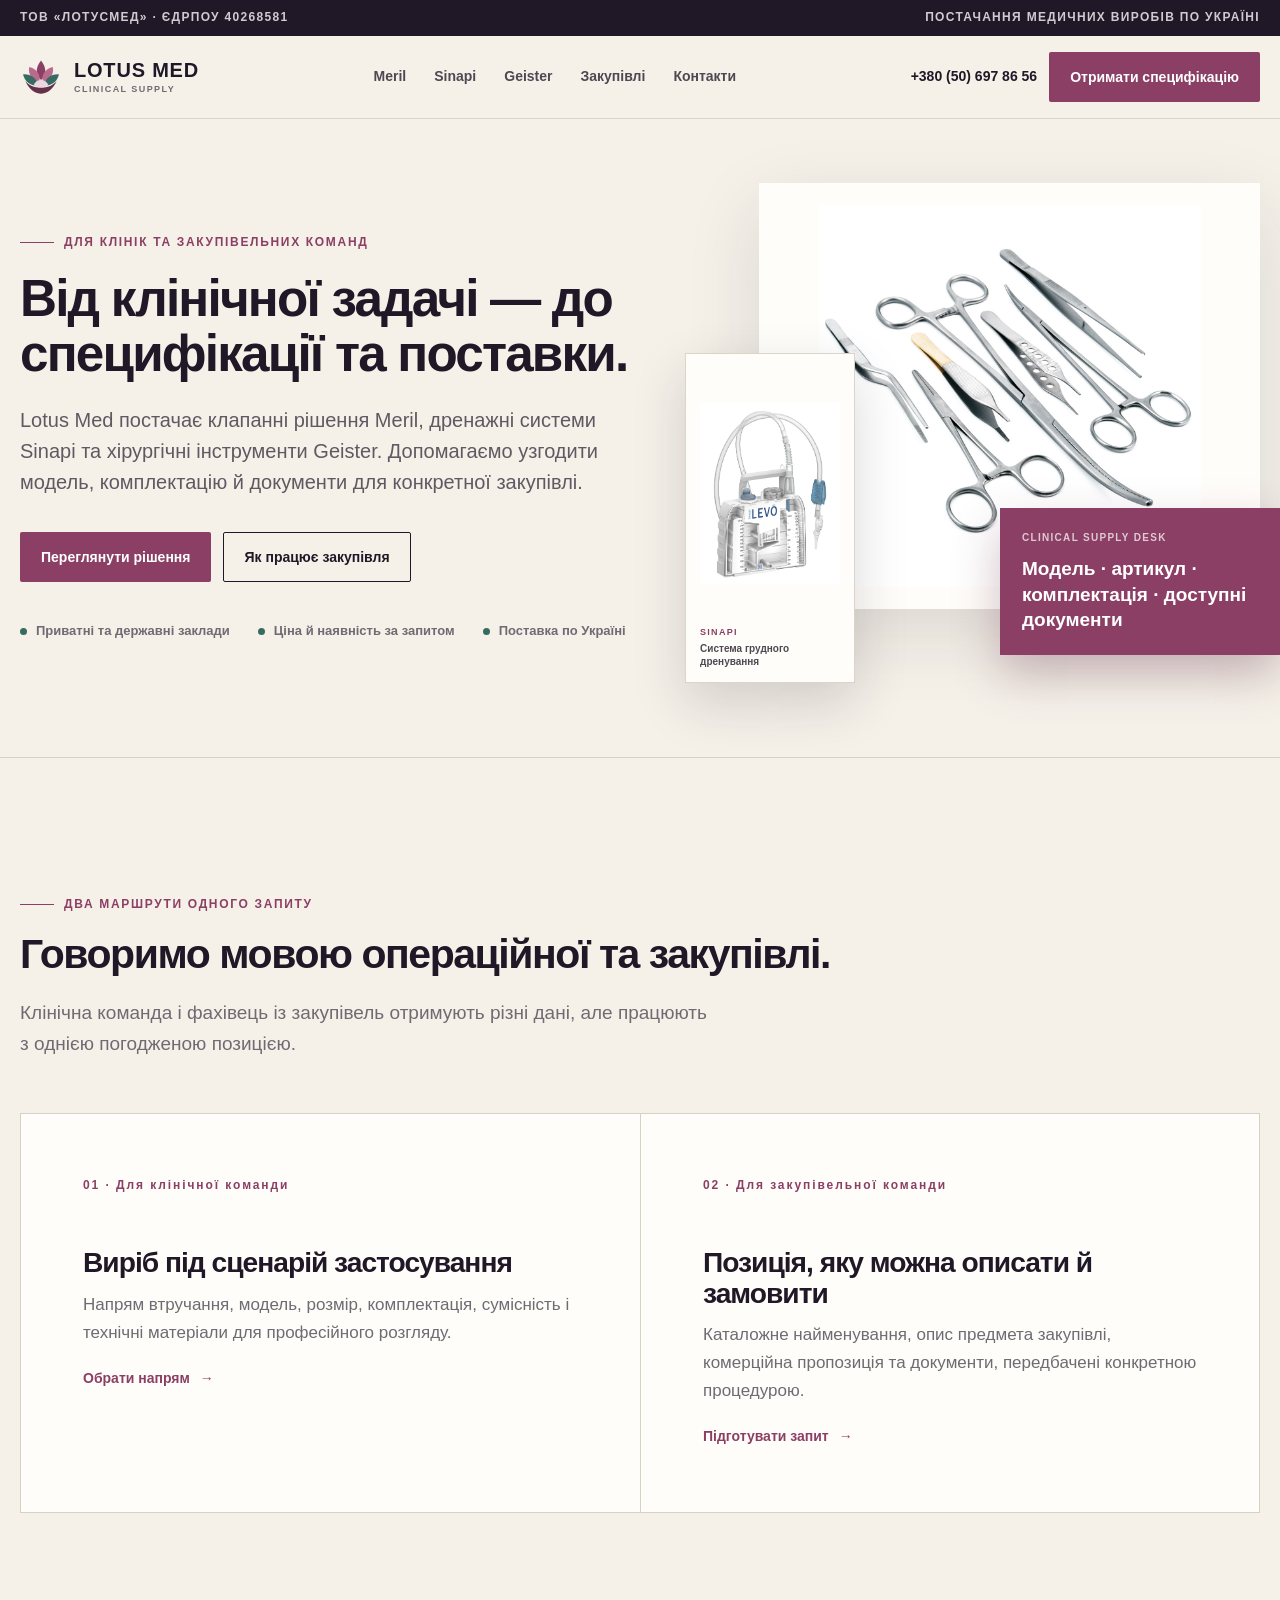
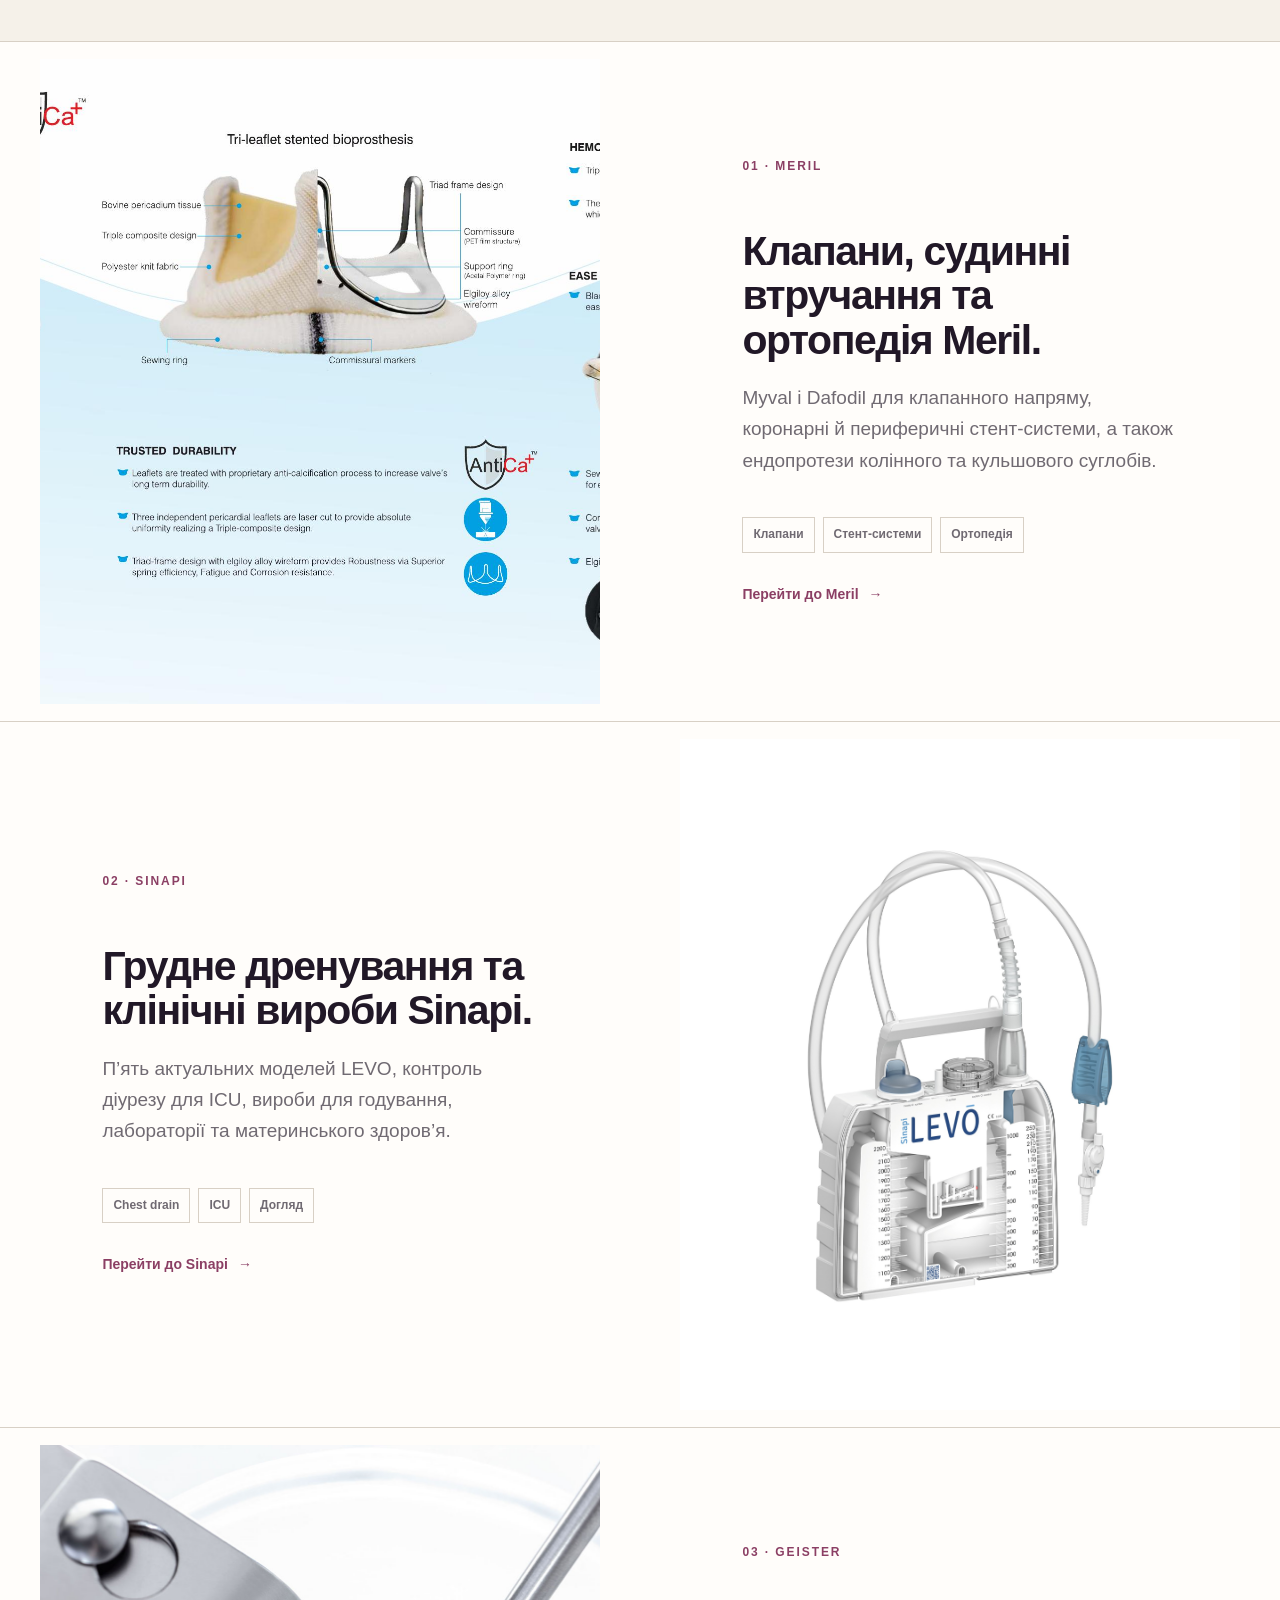
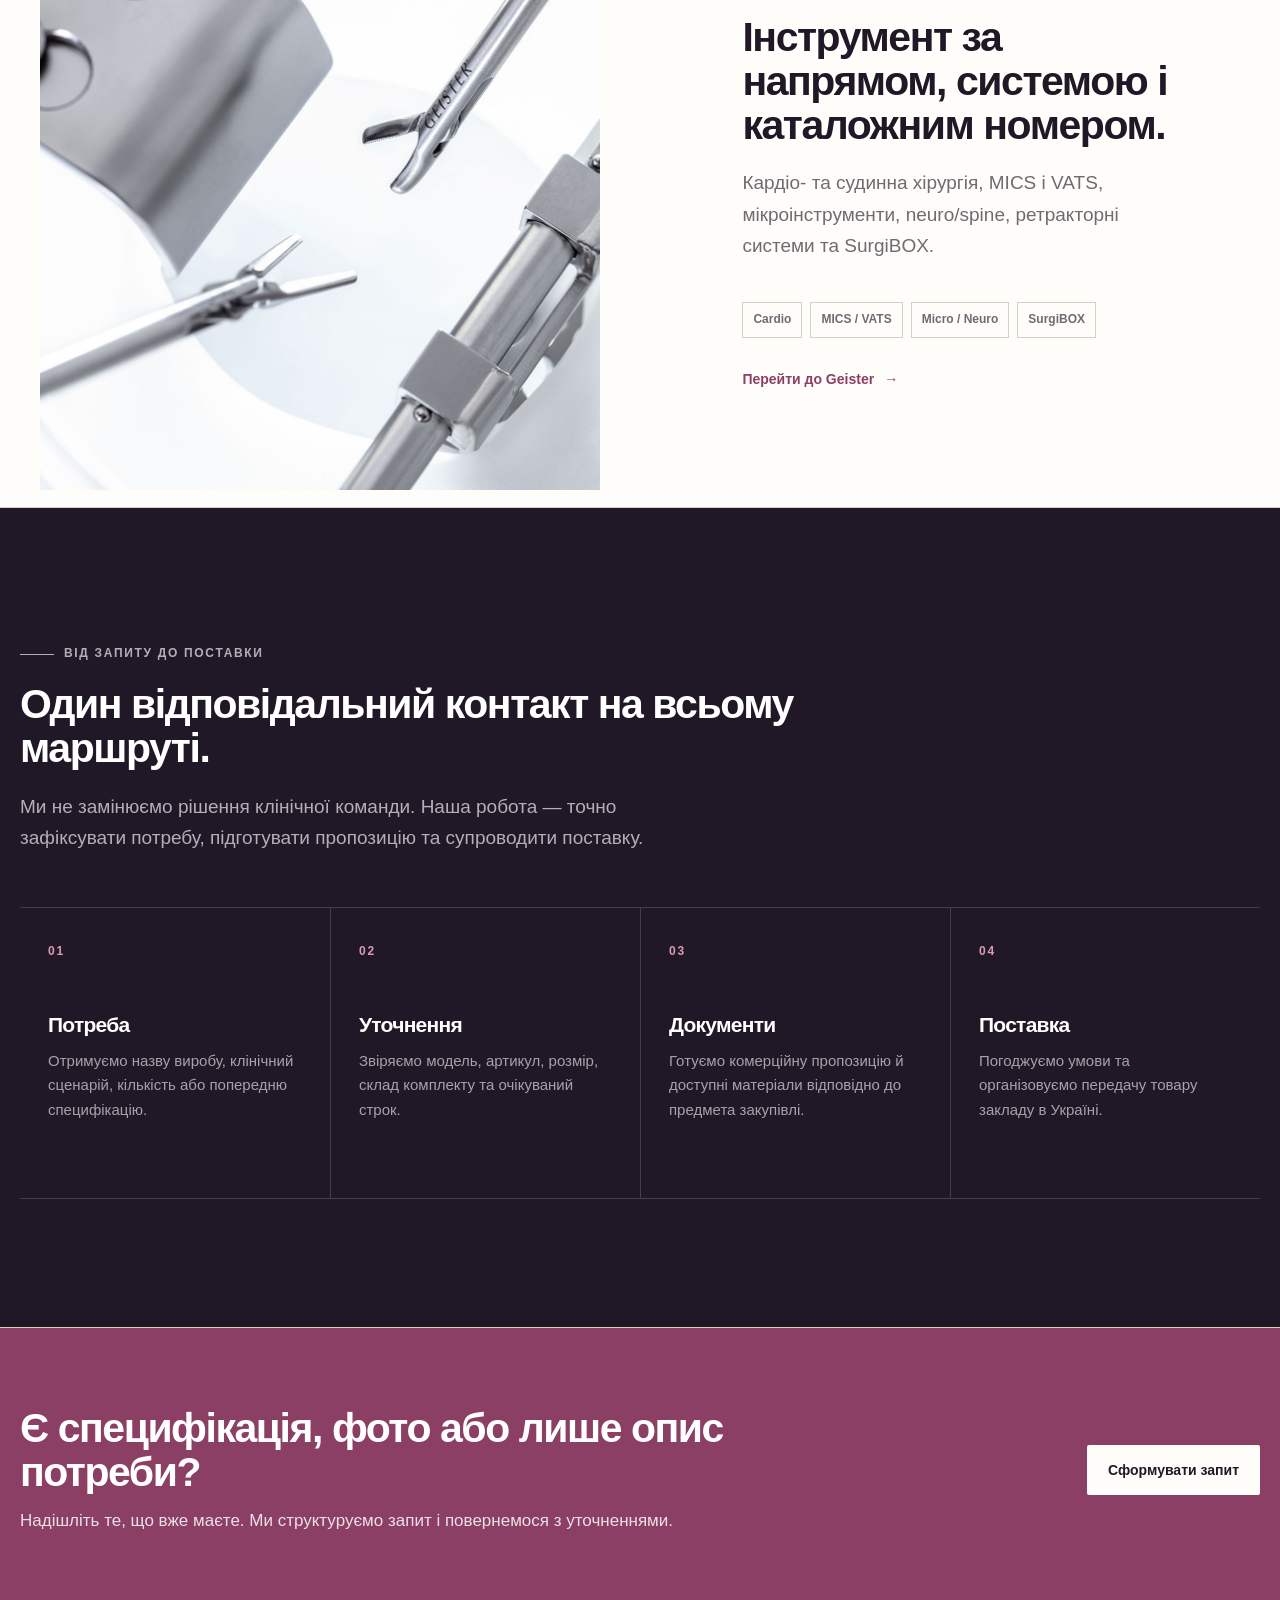
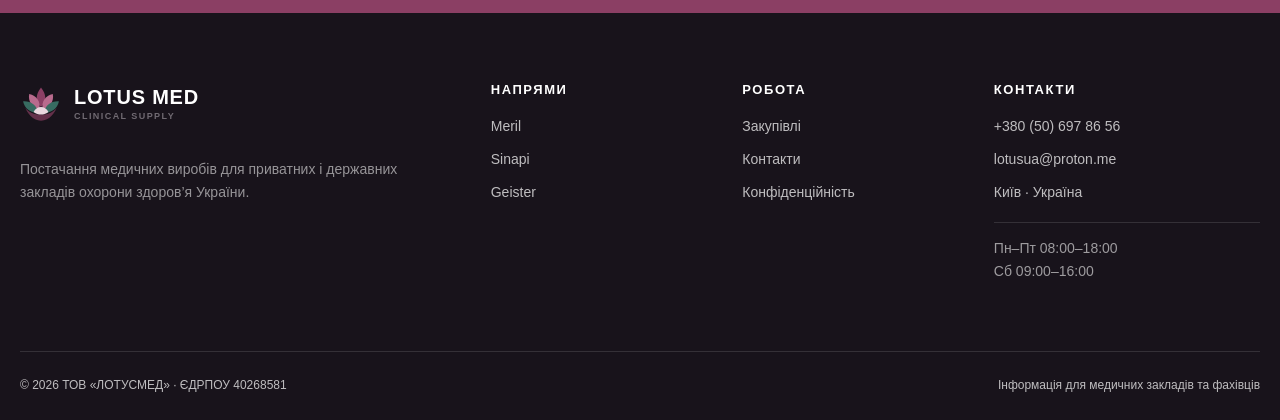
==== commit e83eef44: "Expand and refine Sinapi catalog" ====
--- a/index.html
+++ b/index.html
@@ -16,7 +16,7 @@
   <meta property="og:image" content="https://lotusmed.com.ua/assets/img/geister-micro.jpg">
   <meta name="twitter:card" content="summary_large_image">
   <link rel="icon" href="assets/favicon.svg?v=20260715c" type="image/svg+xml">
-  <link rel="stylesheet" href="assets/css/styles-20260715e.css">
+  <link rel="stylesheet" href="assets/css/styles-20260715f.css">
   <script type="application/ld+json">
   {
     "@context": "https://schema.org",
@@ -116,7 +116,7 @@
             <figcaption class="hero-media-label"><span>GEISTER</span> Хірургічні інструменти</figcaption>
           </figure>
           <figure class="hero-product-cutout">
-            <img src="assets/img/sinapi-xl2200s.jpg" alt="Дренажна система Sinapi LEVO XL2200S+" width="1705" height="2200">
+            <img src="assets/img/sinapi-xl2200s.jpg" alt="Дренажна система Sinapi LEVO XL2200S" width="1705" height="2200">
             <figcaption class="hero-media-label"><span>SINAPI</span> Система грудного дренування</figcaption>
           </figure>
           <div class="hero-dossier">
@@ -166,14 +166,14 @@
       </article>
 
       <article class="chapter">
-        <figure class="chapter-media contain">
-          <img src="assets/img/sinapi-xl2200s.jpg" alt="Дренажна система Sinapi LEVO XL2200S+" width="1705" height="2200" loading="lazy">
+        <figure class="chapter-media contain sinapi-chapter-media">
+          <img src="assets/img/sinapi-xl2200s.jpg" alt="Дренажна система Sinapi LEVO XL2200S" width="1705" height="2200" loading="lazy">
         </figure>
         <div class="chapter-content">
           <span class="chapter-number">02 · SINAPI</span>
-          <h2>Дренажні системи, які легко порівняти за задачею.</h2>
-          <p>Лінійка LEVO для грудного дренування. Допомагаємо зіставити моделі за форматом системи, конфігурацією та потребами відділення.</p>
-          <div class="chapter-tags"><span>Chest drain</span><span>LEVO</span><span>Торакальна хірургія</span></div>
+          <h2>Грудне дренування та клінічні вироби Sinapi.</h2>
+          <p>П’ять актуальних моделей LEVO, контроль діурезу для ICU, вироби для годування, лабораторії та материнського здоров’я.</p>
+          <div class="chapter-tags"><span>Chest drain</span><span>ICU</span><span>Догляд</span></div>
           <a class="text-link" href="sinapi.html">Перейти до Sinapi</a>
         </div>
       </article>
@@ -231,6 +231,6 @@
     </div>
     <div class="container footer-bottom"><span>© <span data-year>2026</span> ТОВ «ЛОТУСМЕД» · ЄДРПОУ 40268581</span><span>Інформація для медичних закладів та фахівців</span></div>
   </footer>
-  <script src="assets/js/site.js" defer></script>
+  <script src="assets/js/site-20260715b.js" defer></script>
 </body>
 </html>
--- a/assets/css/styles-20260715f.css
+++ b/assets/css/styles-20260715f.css
@@ -0,0 +1,2150 @@
+:root {
+  --ink: #211827;
+  --paper: #f5f1e9;
+  --surface: #fffdfa;
+  --petal: #8b3f64;
+  --petal-dark: #64304a;
+  --petal-soft: #ead7df;
+  --mineral: #376b61;
+  --mineral-soft: #dce8e3;
+  --copper: #c66b3d;
+  --line: #d8d0c5;
+  --muted: #706a72;
+  --white: #ffffff;
+  --max: 1240px;
+  --shadow: 0 24px 70px rgba(33, 24, 39, 0.12);
+}
+
+* {
+  box-sizing: border-box;
+}
+
+html {
+  scroll-behavior: smooth;
+}
+
+body {
+  margin: 0;
+  color: var(--ink);
+  background: var(--paper);
+  font-family: "Avenir Next", Avenir, Inter, "Segoe UI", sans-serif;
+  font-size: 17px;
+  line-height: 1.65;
+  -webkit-font-smoothing: antialiased;
+}
+
+body.menu-open {
+  overflow: hidden;
+}
+
+img {
+  display: block;
+  max-width: 100%;
+}
+
+a {
+  color: inherit;
+  text-decoration: none;
+}
+
+button,
+input,
+select,
+textarea {
+  font: inherit;
+}
+
+button,
+a {
+  -webkit-tap-highlight-color: transparent;
+}
+
+:focus-visible {
+  outline: 3px solid rgba(198, 107, 61, 0.55);
+  outline-offset: 4px;
+}
+
+.container {
+  width: min(calc(100% - 40px), var(--max));
+  margin-inline: auto;
+}
+
+.skip-link {
+  position: fixed;
+  z-index: 1000;
+  top: 12px;
+  left: 12px;
+  padding: 10px 14px;
+  color: var(--white);
+  background: var(--ink);
+  transform: translateY(-160%);
+}
+
+.skip-link:focus {
+  transform: none;
+}
+
+.topline {
+  color: rgba(255, 255, 255, 0.78);
+  background: var(--ink);
+  font-size: 12px;
+  font-weight: 650;
+  letter-spacing: 0.11em;
+  text-transform: uppercase;
+}
+
+.topline-inner {
+  min-height: 36px;
+  display: flex;
+  align-items: center;
+  justify-content: space-between;
+  gap: 24px;
+}
+
+.topline a:hover {
+  color: var(--white);
+}
+
+.site-header {
+  position: sticky;
+  z-index: 100;
+  top: 0;
+  border-bottom: 1px solid rgba(216, 208, 197, 0.85);
+  background: rgba(245, 241, 233, 0.92);
+  backdrop-filter: blur(18px);
+}
+
+.nav-shell {
+  min-height: 82px;
+  display: grid;
+  grid-template-columns: auto 1fr auto;
+  align-items: center;
+  gap: 32px;
+}
+
+.brand {
+  display: inline-flex;
+  align-items: center;
+  gap: 12px;
+  min-width: max-content;
+  font-size: 20px;
+  font-weight: 760;
+  letter-spacing: 0.04em;
+}
+
+.brand-word {
+  line-height: 1;
+}
+
+.brand-word small {
+  display: block;
+  margin-top: 5px;
+  color: var(--muted);
+  font-size: 9px;
+  font-weight: 700;
+  letter-spacing: 0.16em;
+  text-transform: uppercase;
+}
+
+.lotus-mark {
+  display: block;
+  width: 42px;
+  height: 42px;
+  flex: 0 0 42px;
+  object-fit: contain;
+}
+
+.lotus-mark i {
+  display: none;
+}
+
+.main-nav {
+  display: flex;
+  align-items: center;
+  justify-content: center;
+  gap: 4px;
+}
+
+.main-nav a {
+  padding: 9px 12px;
+  color: #4f4853;
+  font-size: 14px;
+  font-weight: 650;
+}
+
+.main-nav a:hover,
+.main-nav a[aria-current="page"] {
+  color: var(--petal);
+}
+
+.nav-actions {
+  display: flex;
+  align-items: center;
+  gap: 12px;
+}
+
+.phone-link {
+  font-size: 14px;
+  font-weight: 700;
+  white-space: nowrap;
+}
+
+.menu-toggle {
+  display: none;
+  width: 46px;
+  height: 46px;
+  border: 1px solid var(--line);
+  color: var(--ink);
+  background: transparent;
+  cursor: pointer;
+}
+
+.menu-toggle span,
+.menu-toggle::before,
+.menu-toggle::after {
+  content: "";
+  display: block;
+  width: 20px;
+  height: 2px;
+  margin: 4px auto;
+  background: currentColor;
+  transition: 180ms ease;
+}
+
+.menu-open .menu-toggle span {
+  opacity: 0;
+}
+
+.menu-open .menu-toggle::before {
+  transform: translateY(6px) rotate(45deg);
+}
+
+.menu-open .menu-toggle::after {
+  transform: translateY(-6px) rotate(-45deg);
+}
+
+.button {
+  min-height: 50px;
+  display: inline-flex;
+  align-items: center;
+  justify-content: center;
+  gap: 10px;
+  padding: 12px 20px;
+  border: 1px solid transparent;
+  border-radius: 2px;
+  font-size: 14px;
+  font-weight: 750;
+  line-height: 1.2;
+  cursor: pointer;
+  transition: transform 180ms ease, background 180ms ease, color 180ms ease;
+}
+
+.button:hover {
+  transform: translateY(-2px);
+}
+
+.button-primary {
+  color: var(--white);
+  background: var(--petal);
+}
+
+.button-primary:hover {
+  background: var(--petal-dark);
+}
+
+.button-secondary {
+  border-color: var(--ink);
+  color: var(--ink);
+  background: transparent;
+}
+
+.button-secondary:hover {
+  color: var(--white);
+  background: var(--ink);
+}
+
+.button-light {
+  color: var(--ink);
+  background: var(--surface);
+}
+
+.eyebrow {
+  display: inline-flex;
+  align-items: center;
+  gap: 10px;
+  margin-bottom: 18px;
+  color: var(--petal);
+  font-size: 12px;
+  font-weight: 780;
+  letter-spacing: 0.14em;
+  text-transform: uppercase;
+}
+
+.eyebrow::before {
+  content: "";
+  width: 34px;
+  height: 1px;
+  background: currentColor;
+}
+
+h1,
+h2,
+h3,
+p {
+  margin-top: 0;
+}
+
+h1,
+h2,
+h3 {
+  line-height: 1.08;
+  letter-spacing: -0.035em;
+}
+
+h1 {
+  margin-bottom: 24px;
+  font-size: clamp(38px, 4vw, 56px);
+  font-weight: 720;
+}
+
+h2 {
+  margin-bottom: 20px;
+  font-size: clamp(30px, 3.2vw, 44px);
+  font-weight: 700;
+}
+
+h3 {
+  margin-bottom: 12px;
+  font-size: clamp(22px, 2.2vw, 30px);
+  font-weight: 700;
+}
+
+.lead {
+  max-width: 690px;
+  color: #5f5962;
+  font-size: clamp(18px, 1.7vw, 20px);
+  line-height: 1.55;
+}
+
+.hero {
+  min-height: 620px;
+  display: grid;
+  align-items: center;
+  overflow: hidden;
+  border-bottom: 1px solid var(--line);
+}
+
+.hero-grid {
+  display: grid;
+  grid-template-columns: minmax(0, 1.05fr) minmax(420px, 0.95fr);
+  align-items: center;
+  gap: clamp(40px, 6vw, 76px);
+  padding-block: 64px 74px;
+}
+
+.hero-copy {
+  position: relative;
+  z-index: 2;
+}
+
+.hero-copy h1 {
+  max-width: 860px;
+}
+
+.hero-actions {
+  display: flex;
+  flex-wrap: wrap;
+  gap: 12px;
+  margin-top: 34px;
+}
+
+.trust-row {
+  display: flex;
+  flex-wrap: wrap;
+  gap: 18px 28px;
+  margin-top: 38px;
+  color: var(--muted);
+  font-size: 13px;
+  font-weight: 650;
+}
+
+.trust-row span {
+  display: inline-flex;
+  align-items: center;
+  gap: 9px;
+}
+
+.trust-row span::before {
+  content: "";
+  width: 7px;
+  height: 7px;
+  border-radius: 50%;
+  background: var(--mineral);
+}
+
+.hero-collage {
+  position: relative;
+  min-height: 500px;
+}
+
+.hero-photo-main {
+  position: absolute;
+  inset: 0 0 74px 52px;
+  margin: 0;
+  overflow: hidden;
+  display: grid;
+  grid-template-rows: minmax(0, 1fr);
+  padding: 22px;
+  box-shadow: var(--shadow);
+  background: var(--surface);
+}
+
+.hero-photo-main img {
+  width: 100%;
+  height: 100%;
+  object-fit: contain;
+}
+
+.hero-product-cutout {
+  position: absolute;
+  z-index: 2;
+  left: -22px;
+  bottom: 0;
+  width: 170px;
+  height: 330px;
+  margin: 0;
+  display: grid;
+  grid-template-rows: minmax(0, 1fr) auto;
+  gap: 10px;
+  padding: 16px 14px 14px;
+  border: 1px solid rgba(216, 208, 197, 0.9);
+  background: var(--surface);
+  box-shadow: 0 20px 50px rgba(33, 24, 39, 0.16);
+}
+
+.hero-product-cutout img {
+  width: 100%;
+  height: 100%;
+  min-height: 0;
+  object-fit: contain;
+}
+
+.hero-media-label {
+  color: #4f4853;
+  font-size: 10px;
+  font-weight: 700;
+  line-height: 1.3;
+}
+
+.hero-media-label span {
+  display: block;
+  margin-bottom: 3px;
+  color: var(--petal);
+  font-size: 9px;
+  font-weight: 850;
+  letter-spacing: 0.14em;
+}
+
+.hero-photo-main .hero-media-label {
+  display: none;
+}
+
+.hero-dossier {
+  position: absolute;
+  z-index: 3;
+  right: -20px;
+  bottom: 28px;
+  width: 280px;
+  padding: 22px;
+  color: var(--white);
+  background: var(--petal);
+  box-shadow: 0 20px 44px rgba(99, 47, 73, 0.3);
+}
+
+.hero-dossier small {
+  display: block;
+  margin-bottom: 10px;
+  color: rgba(255, 255, 255, 0.72);
+  font-size: 10px;
+  font-weight: 800;
+  letter-spacing: 0.13em;
+  text-transform: uppercase;
+}
+
+.hero-dossier strong {
+  display: block;
+  font-size: 19px;
+  line-height: 1.35;
+}
+
+.section {
+  padding-block: clamp(78px, 10vw, 132px);
+  border-bottom: 1px solid var(--line);
+}
+
+.section-white {
+  background: var(--surface);
+}
+
+.section-dark {
+  color: var(--white);
+  background: var(--ink);
+}
+
+.section-head {
+  max-width: 850px;
+  margin-bottom: 54px;
+}
+
+.section-head p {
+  max-width: 700px;
+  color: var(--muted);
+  font-size: 19px;
+}
+
+.section-dark .section-head p,
+.section-dark .eyebrow {
+  color: rgba(255, 255, 255, 0.66);
+}
+
+.roles-grid {
+  display: grid;
+  grid-template-columns: repeat(2, minmax(0, 1fr));
+  border: 1px solid var(--line);
+  background: var(--surface);
+}
+
+.role-panel {
+  min-height: 320px;
+  padding: clamp(34px, 5vw, 62px);
+}
+
+.role-panel + .role-panel {
+  border-left: 1px solid var(--line);
+}
+
+.role-number,
+.chapter-number,
+.step-number {
+  display: block;
+  margin-bottom: 52px;
+  color: var(--petal);
+  font-size: 12px;
+  font-weight: 800;
+  letter-spacing: 0.16em;
+}
+
+.role-panel p {
+  max-width: 520px;
+  color: var(--muted);
+}
+
+.text-link {
+  display: inline-flex;
+  align-items: center;
+  gap: 10px;
+  color: var(--petal);
+  font-size: 14px;
+  font-weight: 750;
+}
+
+.text-link::after {
+  content: "→";
+  transition: transform 180ms ease;
+}
+
+.text-link:hover::after {
+  transform: translateX(5px);
+}
+
+.chapters {
+  padding: 0;
+}
+
+.chapter {
+  display: grid;
+  grid-template-columns: minmax(0, 1fr) minmax(0, 1fr);
+  min-height: 680px;
+  border-bottom: 1px solid var(--line);
+  background: var(--surface);
+}
+
+.chapter:nth-child(even) .chapter-media {
+  order: 2;
+}
+
+.chapter-media {
+  min-height: 520px;
+  overflow: hidden;
+  background: #e8e4dd;
+}
+
+.chapter-media img {
+  width: 100%;
+  height: 100%;
+  object-fit: cover;
+}
+
+.chapter-media.contain {
+  display: grid;
+  place-items: center;
+  padding: clamp(36px, 7vw, 90px);
+  background: #eef1ef;
+}
+
+.chapter-media.contain img {
+  max-height: 530px;
+  object-fit: contain;
+}
+
+.chapter-content {
+  display: flex;
+  flex-direction: column;
+  justify-content: center;
+  padding: clamp(50px, 8vw, 112px);
+}
+
+.chapter-content p {
+  max-width: 600px;
+  color: var(--muted);
+  font-size: 19px;
+}
+
+.chapter-tags {
+  display: flex;
+  flex-wrap: wrap;
+  gap: 8px;
+  margin: 22px 0 30px;
+}
+
+.chapter-tags span {
+  padding: 7px 10px;
+  border: 1px solid var(--line);
+  color: var(--muted);
+  font-size: 12px;
+  font-weight: 700;
+}
+
+.process-grid {
+  display: grid;
+  grid-template-columns: repeat(4, minmax(0, 1fr));
+  border-top: 1px solid rgba(255, 255, 255, 0.16);
+  border-bottom: 1px solid rgba(255, 255, 255, 0.16);
+}
+
+.process-step {
+  min-height: 290px;
+  padding: 34px 28px;
+}
+
+.process-step + .process-step {
+  border-left: 1px solid rgba(255, 255, 255, 0.16);
+}
+
+.process-step h3 {
+  font-size: 21px;
+}
+
+.process-step p {
+  color: rgba(255, 255, 255, 0.6);
+  font-size: 15px;
+}
+
+.process-step .step-number {
+  color: #d79bb2;
+}
+
+.cta-band {
+  padding-block: 78px;
+  color: var(--white);
+  background: var(--petal);
+}
+
+.cta-grid {
+  display: grid;
+  grid-template-columns: 1fr auto;
+  align-items: center;
+  gap: 40px;
+}
+
+.cta-grid h2 {
+  max-width: 820px;
+  margin-bottom: 12px;
+}
+
+.cta-grid p {
+  max-width: 720px;
+  margin-bottom: 0;
+  color: rgba(255, 255, 255, 0.84);
+}
+
+.page-hero {
+  position: relative;
+  overflow: hidden;
+  border-bottom: 1px solid var(--line);
+}
+
+.page-hero-grid {
+  min-height: 580px;
+  display: grid;
+  grid-template-columns: minmax(0, 0.9fr) minmax(460px, 1.1fr);
+  align-items: center;
+  gap: 64px;
+  padding-block: 58px 68px;
+}
+
+.page-hero h1 {
+  font-size: clamp(38px, 4vw, 54px);
+}
+
+.page-hero-media {
+  position: relative;
+  min-height: 500px;
+  overflow: hidden;
+  background: var(--surface);
+  box-shadow: var(--shadow);
+}
+
+.page-hero-media img {
+  width: 100%;
+  height: 100%;
+  min-height: 500px;
+  object-fit: cover;
+}
+
+.page-hero-media.contain {
+  display: grid;
+  place-items: center;
+  padding: 44px;
+  background: #eef1ef;
+}
+
+.page-hero-media.contain img {
+  max-height: 500px;
+  min-height: 0;
+  object-fit: contain;
+}
+
+.page-hero.meril-hero {
+  background: linear-gradient(125deg, #f5f1e9 0%, #efe4e9 100%);
+}
+
+.meril-hero-media {
+  min-height: 500px;
+  padding: 14px;
+  background: #e8e4dd;
+}
+
+.meril-hero-showcase {
+  height: 472px;
+  display: grid;
+  grid-template-columns: minmax(0, 1.1fr) minmax(0, 0.9fr);
+  grid-template-rows: repeat(2, minmax(0, 1fr));
+  gap: 12px;
+}
+
+.meril-hero-card {
+  position: relative;
+  min-width: 0;
+  min-height: 0;
+  margin: 0;
+  display: grid;
+  place-items: center;
+  overflow: hidden;
+  padding: 24px 22px 40px;
+  background: rgba(255, 255, 255, 0.72);
+}
+
+.meril-hero-card-primary {
+  grid-row: 1 / -1;
+  padding: 38px 30px 46px;
+  background: #f6f3ed;
+}
+
+.meril-hero-card img {
+  width: 100%;
+  height: 100%;
+  min-height: 0;
+  object-fit: contain;
+  filter: drop-shadow(0 16px 18px rgba(33, 24, 39, 0.12));
+}
+
+.meril-hero-card figcaption {
+  position: absolute;
+  right: 18px;
+  bottom: 13px;
+  left: 18px;
+  color: #625a63;
+  font-size: 10px;
+  font-weight: 800;
+  letter-spacing: 0.09em;
+  text-transform: uppercase;
+}
+
+.page-hero.sinapi-hero {
+  background: linear-gradient(125deg, #f5f1e9 0%, #dce8e3 100%);
+}
+
+.page-hero.geister-hero {
+  color: var(--white);
+  background: #16151a;
+}
+
+.geister-hero .lead {
+  color: rgba(255, 255, 255, 0.66);
+}
+
+.geister-hero .eyebrow {
+  color: #d79bb2;
+}
+
+.crumbs {
+  margin-bottom: 28px;
+  color: var(--muted);
+  font-size: 13px;
+  font-weight: 650;
+}
+
+.crumbs a:hover {
+  color: var(--petal);
+}
+
+.geister-hero .crumbs {
+  color: rgba(255, 255, 255, 0.58);
+}
+
+.product-intro-grid {
+  display: grid;
+  grid-template-columns: minmax(0, 0.85fr) minmax(0, 1.15fr);
+  gap: clamp(50px, 8vw, 110px);
+}
+
+.product-intro-grid > p {
+  color: var(--muted);
+  font-size: 20px;
+}
+
+.product-grid {
+  display: grid;
+  grid-template-columns: repeat(3, minmax(0, 1fr));
+  border-top: 1px solid var(--line);
+  border-left: 1px solid var(--line);
+}
+
+.product-card {
+  min-height: 520px;
+  display: flex;
+  flex-direction: column;
+  border-right: 1px solid var(--line);
+  border-bottom: 1px solid var(--line);
+  background: var(--surface);
+}
+
+.product-card-media {
+  height: 280px;
+  display: grid;
+  place-items: center;
+  overflow: hidden;
+  padding: 28px;
+  background: #eeeae3;
+}
+
+.product-card-media.photo {
+  padding: 0;
+}
+
+.product-card-media img {
+  width: 100%;
+  height: 100%;
+  object-fit: contain;
+}
+
+.product-card-media.photo img {
+  object-fit: cover;
+}
+
+.product-card-media.contain-media {
+  padding: 20px;
+  background: #f5f2ed;
+}
+
+.product-card-media.contain-media img {
+  object-fit: contain;
+}
+
+.myval-panel {
+  position: relative;
+  align-content: center;
+  justify-items: start;
+  overflow: hidden;
+  color: var(--white);
+  background:
+    radial-gradient(circle at 85% 18%, rgba(255, 255, 255, 0.24), transparent 28%),
+    linear-gradient(135deg, var(--petal-dark), var(--petal) 58%, #b97391);
+}
+
+.myval-panel::after {
+  content: "";
+  position: absolute;
+  right: -54px;
+  bottom: -80px;
+  width: 210px;
+  height: 210px;
+  border: 24px solid rgba(255, 255, 255, 0.2);
+  border-radius: 50%;
+}
+
+.myval-panel small,
+.myval-panel strong,
+.myval-panel span {
+  position: relative;
+  z-index: 1;
+}
+
+.myval-panel small {
+  font-size: 11px;
+  font-weight: 800;
+  letter-spacing: 0.16em;
+  text-transform: uppercase;
+}
+
+.myval-panel strong {
+  margin-block: 6px 0;
+  font-size: 48px;
+  line-height: 1;
+  letter-spacing: -0.04em;
+}
+
+.myval-panel span {
+  font-size: 19px;
+}
+
+.product-card-body {
+  flex: 1;
+  display: flex;
+  flex-direction: column;
+  padding: 28px;
+}
+
+.product-card-body small {
+  margin-bottom: 12px;
+  color: var(--petal);
+  font-size: 10px;
+  font-weight: 800;
+  letter-spacing: 0.14em;
+  text-transform: uppercase;
+}
+
+.product-card-body h3 {
+  font-size: 25px;
+}
+
+.product-card-body p {
+  color: var(--muted);
+  font-size: 15px;
+}
+
+.product-card-body .text-link {
+  margin-top: auto;
+}
+
+.meril-directions {
+  display: grid;
+  grid-template-columns: repeat(4, minmax(0, 1fr));
+  margin-top: 64px;
+  border: 1px solid var(--line);
+  background: var(--paper);
+}
+
+.meril-directions a {
+  min-height: 176px;
+  display: flex;
+  flex-direction: column;
+  padding: 26px 24px;
+  border-right: 1px solid var(--line);
+  transition: background 180ms ease, color 180ms ease;
+}
+
+.meril-directions a:last-child {
+  border-right: 0;
+}
+
+.meril-directions a:hover {
+  background: #eee5e8;
+}
+
+.meril-directions span {
+  margin-bottom: auto;
+  color: var(--petal);
+  font-size: 11px;
+  font-weight: 850;
+  letter-spacing: 0.14em;
+}
+
+.meril-directions strong {
+  font-size: 18px;
+  line-height: 1.25;
+}
+
+.meril-directions small {
+  margin-top: 8px;
+  color: var(--muted);
+  font-size: 11px;
+  line-height: 1.45;
+}
+
+.meril-category {
+  scroll-margin-top: 110px;
+}
+
+.meril-category + .meril-category {
+  margin-top: 84px;
+}
+
+.meril-category-head {
+  display: grid;
+  grid-template-columns: 190px minmax(0, 1fr);
+  align-items: end;
+  gap: 34px;
+  padding-bottom: 24px;
+  border-bottom: 1px solid var(--line);
+}
+
+.meril-category-head > span {
+  color: var(--petal);
+  font-size: 11px;
+  font-weight: 850;
+  letter-spacing: 0.14em;
+  text-transform: uppercase;
+}
+
+.meril-category-head h3 {
+  margin-bottom: 6px;
+  font-size: clamp(28px, 3vw, 38px);
+}
+
+.meril-category-head p {
+  margin: 0;
+  color: var(--muted);
+}
+
+.meril-category .product-grid {
+  border-top: 0;
+}
+
+.meril-catalog .product-card {
+  min-height: 500px;
+}
+
+.meril-catalog .product-card-media {
+  height: 250px;
+  padding: 26px;
+  background: linear-gradient(145deg, #f7f4ef, #e9e5de);
+}
+
+.meril-catalog .product-card-media img {
+  object-fit: contain;
+  filter: drop-shadow(0 14px 16px rgba(33, 24, 39, 0.12));
+}
+
+.spec-table {
+  border-top: 1px solid var(--line);
+}
+
+.spec-row {
+  display: grid;
+  grid-template-columns: 0.7fr 1.3fr;
+  gap: 32px;
+  padding: 25px 0;
+  border-bottom: 1px solid var(--line);
+}
+
+.spec-row strong {
+  font-size: 15px;
+}
+
+.spec-row span {
+  color: var(--muted);
+}
+
+.notice {
+  margin-top: 36px;
+  padding: 22px 24px;
+  border-left: 3px solid var(--copper);
+  color: var(--muted);
+  background: rgba(198, 107, 61, 0.08);
+  font-size: 14px;
+}
+
+.procurement-hero {
+  padding-block: 70px 80px;
+  border-bottom: 1px solid var(--line);
+}
+
+.procurement-hero h1 {
+  max-width: 980px;
+}
+
+.timeline {
+  counter-reset: steps;
+  border-top: 1px solid var(--line);
+}
+
+.timeline-item {
+  counter-increment: steps;
+  display: grid;
+  grid-template-columns: 140px minmax(0, 1fr);
+  gap: 40px;
+  padding: 36px 0;
+  border-bottom: 1px solid var(--line);
+}
+
+.timeline-item::before {
+  content: "0" counter(steps);
+  color: var(--petal);
+  font-size: 13px;
+  font-weight: 800;
+  letter-spacing: 0.15em;
+}
+
+.timeline-item h3 {
+  margin-bottom: 8px;
+  font-size: 25px;
+}
+
+.timeline-item p {
+  max-width: 760px;
+  margin-bottom: 0;
+  color: var(--muted);
+}
+
+.request-layout {
+  display: grid;
+  grid-template-columns: minmax(0, 0.75fr) minmax(500px, 1.25fr);
+  gap: clamp(50px, 8vw, 110px);
+}
+
+.checklist {
+  margin: 30px 0 0;
+  padding: 0;
+  list-style: none;
+}
+
+.checklist li {
+  position: relative;
+  padding: 14px 0 14px 28px;
+  border-bottom: 1px solid var(--line);
+  color: var(--muted);
+}
+
+.checklist li::before {
+  content: "";
+  position: absolute;
+  top: 23px;
+  left: 0;
+  width: 8px;
+  height: 8px;
+  border-radius: 50%;
+  background: var(--mineral);
+}
+
+.request-form {
+  padding: clamp(30px, 5vw, 50px);
+  background: var(--surface);
+  border: 1px solid var(--line);
+}
+
+.field-grid {
+  display: grid;
+  grid-template-columns: repeat(2, minmax(0, 1fr));
+  gap: 20px;
+}
+
+.field {
+  display: grid;
+  gap: 8px;
+  margin-bottom: 20px;
+}
+
+.field.full {
+  grid-column: 1 / -1;
+}
+
+.field label {
+  font-size: 13px;
+  font-weight: 750;
+}
+
+.field input,
+.field select,
+.field textarea {
+  width: 100%;
+  min-height: 50px;
+  padding: 12px 14px;
+  border: 1px solid var(--line);
+  border-radius: 0;
+  color: var(--ink);
+  background: var(--paper);
+}
+
+.field textarea {
+  min-height: 150px;
+  resize: vertical;
+}
+
+.form-note {
+  margin: 16px 0 0;
+  color: var(--muted);
+  font-size: 12px;
+}
+
+.contact-grid {
+  display: grid;
+  grid-template-columns: minmax(0, 0.9fr) minmax(0, 1.1fr);
+  gap: clamp(50px, 8vw, 100px);
+}
+
+.contact-card {
+  padding: clamp(34px, 6vw, 64px);
+  color: var(--white);
+  background: var(--ink);
+}
+
+.contact-card a {
+  display: block;
+  margin: 14px 0;
+  font-size: clamp(20px, 3vw, 31px);
+  font-weight: 680;
+  line-height: 1.25;
+}
+
+.contact-card a:hover {
+  color: #d79bb2;
+}
+
+.contact-card > p {
+  color: rgba(255, 255, 255, 0.62);
+}
+
+.contact-hours {
+  margin-top: 32px;
+  padding-top: 24px;
+  border-top: 1px solid rgba(255, 255, 255, 0.18);
+}
+
+.contact-hours h3 {
+  margin-bottom: 14px;
+  color: rgba(255, 255, 255, 0.62);
+  font-size: 12px;
+  letter-spacing: 0.12em;
+  text-transform: uppercase;
+}
+
+.contact-hours dl {
+  margin: 0;
+}
+
+.contact-hours dl div {
+  display: flex;
+  align-items: baseline;
+  justify-content: space-between;
+  gap: 20px;
+  padding: 7px 0;
+}
+
+.contact-hours dt {
+  color: rgba(255, 255, 255, 0.72);
+}
+
+.contact-hours dd {
+  margin: 0;
+  color: var(--white);
+  font-weight: 750;
+  white-space: nowrap;
+}
+
+.legal-list {
+  margin: 0;
+}
+
+.legal-list div {
+  display: grid;
+  grid-template-columns: 180px minmax(0, 1fr);
+  gap: 20px;
+  padding: 18px 0;
+  border-bottom: 1px solid var(--line);
+}
+
+.legal-list dt {
+  color: var(--muted);
+  font-size: 13px;
+  font-weight: 700;
+}
+
+.legal-list dd {
+  margin: 0;
+  font-weight: 650;
+}
+
+.prose {
+  max-width: 860px;
+}
+
+.prose h2 {
+  margin-top: 58px;
+  font-size: 34px;
+}
+
+.prose h3 {
+  margin-top: 34px;
+  font-size: 24px;
+}
+
+.prose p,
+.prose li {
+  color: #5f5962;
+}
+
+.site-footer {
+  color: rgba(255, 255, 255, 0.72);
+  background: #18131b;
+}
+
+.footer-grid {
+  display: grid;
+  grid-template-columns: 1.35fr 0.65fr 0.65fr 0.85fr;
+  gap: 48px;
+  padding-block: 70px 58px;
+}
+
+.footer-brand {
+  color: var(--white);
+}
+
+.footer-brand p {
+  max-width: 390px;
+  margin-top: 24px;
+  color: rgba(255, 255, 255, 0.55);
+  font-size: 14px;
+}
+
+.footer-col h3 {
+  margin-bottom: 18px;
+  color: var(--white);
+  font-size: 13px;
+  letter-spacing: 0.12em;
+  text-transform: uppercase;
+}
+
+.footer-col a,
+.footer-col span {
+  display: block;
+  margin: 10px 0;
+  font-size: 14px;
+}
+
+.footer-col a:hover {
+  color: var(--white);
+}
+
+.footer-col .footer-hours {
+  margin-top: 18px;
+  padding-top: 14px;
+  border-top: 1px solid rgba(255, 255, 255, 0.12);
+  color: rgba(255, 255, 255, 0.58);
+  line-height: 1.65;
+}
+
+.footer-bottom {
+  display: flex;
+  align-items: center;
+  justify-content: space-between;
+  gap: 30px;
+  padding-block: 24px;
+  border-top: 1px solid rgba(255, 255, 255, 0.12);
+  font-size: 12px;
+}
+
+@media (max-width: 1080px) {
+  .nav-shell {
+    grid-template-columns: auto auto;
+    justify-content: space-between;
+  }
+
+  .menu-toggle {
+    display: block;
+  }
+
+  .main-nav,
+  .nav-actions {
+    display: none;
+  }
+
+  .menu-open .main-nav {
+    position: absolute;
+    top: 100%;
+    right: 0;
+    left: 0;
+    height: calc(100dvh - 82px);
+    display: flex;
+    flex-direction: column;
+    align-items: stretch;
+    justify-content: flex-start;
+    padding: 28px 20px 150px;
+    background: var(--paper);
+    overflow-y: auto;
+  }
+
+  .menu-open .nav-actions {
+    position: fixed;
+    z-index: 102;
+    right: 20px;
+    bottom: 20px;
+    left: 20px;
+    display: flex;
+    align-items: stretch;
+    padding: 16px;
+    border: 1px solid var(--line);
+    background: var(--surface);
+    box-shadow: var(--shadow);
+  }
+
+  .menu-open .nav-actions .phone-link,
+  .menu-open .nav-actions .button {
+    flex: 1;
+    text-align: center;
+  }
+
+  .menu-open .main-nav a {
+    padding: 17px 6px;
+    border-bottom: 1px solid var(--line);
+    font-size: 20px;
+  }
+
+  .hero-grid,
+  .page-hero-grid {
+    grid-template-columns: 1fr;
+  }
+
+  .hero-grid {
+    padding-top: 72px;
+  }
+
+  .hero-collage {
+    min-height: 620px;
+  }
+
+  .page-hero-grid {
+    gap: 40px;
+  }
+
+  .page-hero-media {
+    min-height: 440px;
+  }
+
+  .process-grid {
+    grid-template-columns: repeat(2, minmax(0, 1fr));
+  }
+
+  .process-step:nth-child(3) {
+    border-left: 0;
+  }
+
+  .process-step:nth-child(n + 3) {
+    border-top: 1px solid rgba(255, 255, 255, 0.16);
+  }
+
+  .product-grid {
+    grid-template-columns: repeat(2, minmax(0, 1fr));
+  }
+
+  .product-grid > .product-card:last-child:nth-child(odd) {
+    grid-column: 1 / -1;
+  }
+
+  .request-layout,
+  .contact-grid {
+    grid-template-columns: 1fr;
+  }
+
+  .footer-grid {
+    grid-template-columns: 1.2fr repeat(3, 0.8fr);
+    gap: 28px;
+  }
+}
+
+@media (max-width: 760px) {
+  body {
+    font-size: 16px;
+  }
+
+  .container {
+    width: min(calc(100% - 28px), var(--max));
+  }
+
+  .topline-inner {
+    min-height: 32px;
+    justify-content: center;
+  }
+
+  .topline-inner span:last-child {
+    display: none;
+  }
+
+  .nav-shell {
+    min-height: 72px;
+  }
+
+  .brand-word small {
+    display: none;
+  }
+
+  .menu-open .main-nav {
+    height: calc(100dvh - 72px);
+  }
+
+  .menu-open .nav-actions {
+    flex-direction: column;
+  }
+
+  h1 {
+    font-size: clamp(34px, 9.5vw, 42px);
+  }
+
+  h2 {
+    font-size: clamp(28px, 8vw, 38px);
+  }
+
+  .page-hero h1,
+  .procurement-hero h1 {
+    font-size: clamp(34px, 9.5vw, 42px);
+  }
+
+  .hero {
+    min-height: auto;
+  }
+
+  .hero-grid {
+    padding-block: 54px 64px;
+  }
+
+  .hero-collage {
+    min-height: 0;
+    display: grid;
+    grid-template-columns: minmax(0, 1fr);
+    grid-template-areas:
+      "instrument"
+      "drain";
+    gap: 14px;
+  }
+
+  .hero-photo-main {
+    position: relative;
+    inset: auto;
+    grid-area: instrument;
+    aspect-ratio: 1 / 1;
+    grid-template-rows: minmax(0, 1fr) auto;
+    gap: 12px;
+    padding: 18px;
+  }
+
+  .hero-photo-main .hero-media-label {
+    display: block;
+  }
+
+  .hero-product-cutout {
+    position: relative;
+    left: auto;
+    bottom: auto;
+    grid-area: drain;
+    width: 100%;
+    height: auto;
+    aspect-ratio: 1 / 1;
+    padding: 18px 16px 14px;
+  }
+
+  .hero-dossier {
+    display: none;
+  }
+
+  .roles-grid,
+  .chapter,
+  .product-intro-grid,
+  .cta-grid {
+    grid-template-columns: 1fr;
+  }
+
+  .role-panel {
+    min-height: auto;
+  }
+
+  .role-panel + .role-panel {
+    border-top: 1px solid var(--line);
+    border-left: 0;
+  }
+
+  .role-number,
+  .chapter-number {
+    margin-bottom: 30px;
+  }
+
+  .chapter {
+    min-height: auto;
+  }
+
+  .chapter:nth-child(even) .chapter-media {
+    order: 0;
+  }
+
+  .chapter-media {
+    min-height: 400px;
+  }
+
+  .chapter-content {
+    padding: 52px 24px 62px;
+  }
+
+  .process-grid,
+  .product-grid,
+  .field-grid,
+  .footer-grid {
+    grid-template-columns: 1fr;
+  }
+
+  .product-grid > .product-card:last-child:nth-child(odd) {
+    grid-column: auto;
+  }
+
+  .process-step + .process-step,
+  .process-step:nth-child(3) {
+    border-top: 1px solid rgba(255, 255, 255, 0.16);
+    border-left: 0;
+  }
+
+  .process-step {
+    min-height: 230px;
+  }
+
+  .page-hero-grid {
+    min-height: auto;
+    padding-block: 48px 64px;
+  }
+
+  .page-hero-media,
+  .page-hero-media img {
+    min-height: 360px;
+  }
+
+  .page-hero-media.contain {
+    padding: 28px;
+  }
+
+  .product-card {
+    min-height: auto;
+  }
+
+  .spec-row,
+  .timeline-item,
+  .legal-list div {
+    grid-template-columns: 1fr;
+    gap: 8px;
+  }
+
+  .request-form {
+    padding: 26px 18px;
+  }
+
+  .contact-card {
+    padding: 42px 24px;
+  }
+
+  .footer-grid {
+    padding-block: 58px 42px;
+  }
+
+  .footer-bottom {
+    align-items: flex-start;
+    flex-direction: column;
+  }
+}
+
+@media (max-width: 1080px) {
+  .meril-directions {
+    grid-template-columns: repeat(2, minmax(0, 1fr));
+  }
+
+  .meril-directions a:nth-child(2) {
+    border-right: 0;
+  }
+
+  .meril-directions a:nth-child(n + 3) {
+    border-top: 1px solid var(--line);
+  }
+}
+
+@media (max-width: 760px) {
+  .meril-hero-media {
+    min-height: 520px;
+    padding: 10px;
+  }
+
+  .meril-hero-showcase {
+    height: 500px;
+    grid-template-columns: repeat(2, minmax(0, 1fr));
+    grid-template-rows: minmax(0, 1.25fr) minmax(0, 0.75fr);
+    gap: 10px;
+  }
+
+  .meril-hero-card-primary {
+    grid-row: auto;
+    grid-column: 1 / -1;
+    padding: 24px 24px 42px;
+  }
+
+  .meril-hero-card {
+    padding: 18px 14px 36px;
+  }
+
+  .meril-hero-card img {
+    min-height: 0;
+  }
+
+  .meril-hero-card figcaption {
+    right: 12px;
+    bottom: 10px;
+    left: 12px;
+    font-size: 8px;
+  }
+
+  .meril-directions {
+    grid-template-columns: 1fr;
+    margin-top: 42px;
+  }
+
+  .meril-directions a,
+  .meril-directions a:nth-child(2) {
+    min-height: 130px;
+    border-top: 1px solid var(--line);
+    border-right: 0;
+  }
+
+  .meril-directions a:first-child {
+    border-top: 0;
+  }
+
+  .meril-category + .meril-category {
+    margin-top: 66px;
+  }
+
+  .meril-category-head {
+    grid-template-columns: 1fr;
+    gap: 10px;
+    padding-bottom: 20px;
+  }
+
+  .meril-category-head h3 {
+    font-size: 28px;
+  }
+
+  .meril-catalog .product-card-media {
+    height: 230px;
+    padding: 24px;
+  }
+}
+
+.sinapi-hero-media {
+  min-height: 520px;
+  padding: 38px;
+  background: var(--white);
+}
+
+.chapter-media.contain.sinapi-chapter-media {
+  background: var(--white);
+}
+
+.sinapi-hero-media img {
+  width: auto;
+  height: auto;
+  max-width: 100%;
+  max-height: 470px;
+  min-height: 0;
+  object-fit: contain;
+  object-position: center;
+  filter: drop-shadow(0 18px 20px rgba(33, 24, 39, 0.1));
+}
+
+.sinapi-directions {
+  display: grid;
+  grid-template-columns: repeat(4, minmax(0, 1fr));
+  margin-top: 64px;
+  border: 1px solid var(--line);
+  background: var(--white);
+}
+
+.sinapi-directions a {
+  min-height: 176px;
+  display: flex;
+  flex-direction: column;
+  padding: 26px 24px;
+  border-right: 1px solid var(--line);
+  transition: background 180ms ease, color 180ms ease;
+}
+
+.sinapi-directions a:last-child {
+  border-right: 0;
+}
+
+.sinapi-directions a:hover {
+  background: #edf3f0;
+}
+
+.sinapi-directions span {
+  margin-bottom: auto;
+  color: var(--mineral);
+  font-size: 11px;
+  font-weight: 850;
+  letter-spacing: 0.14em;
+}
+
+.sinapi-directions strong {
+  font-size: 18px;
+  line-height: 1.25;
+}
+
+.sinapi-directions small {
+  margin-top: 8px;
+  color: var(--muted);
+  font-size: 11px;
+  line-height: 1.45;
+}
+
+.sinapi-category {
+  scroll-margin-top: 110px;
+}
+
+.sinapi-category + .sinapi-category {
+  margin-top: 92px;
+}
+
+.sinapi-category-head {
+  display: grid;
+  grid-template-columns: 190px minmax(0, 1fr);
+  align-items: end;
+  gap: 34px;
+  padding-bottom: 24px;
+  border-bottom: 1px solid var(--line);
+}
+
+.sinapi-category-head > span {
+  color: var(--mineral);
+  font-size: 11px;
+  font-weight: 850;
+  letter-spacing: 0.14em;
+  text-transform: uppercase;
+}
+
+.sinapi-category-head h3 {
+  margin-bottom: 6px;
+  font-size: clamp(28px, 3vw, 38px);
+}
+
+.sinapi-category-head p {
+  margin: 0;
+  color: var(--muted);
+}
+
+.sinapi-product-grid {
+  border-top: 0;
+}
+
+.sinapi-secondary-grid {
+  grid-template-columns: repeat(4, minmax(0, 1fr));
+}
+
+.sinapi-catalog .product-card {
+  min-height: 560px;
+  background: var(--white);
+}
+
+.sinapi-catalog .product-card-media {
+  height: 340px;
+  padding: 28px;
+  background: var(--white);
+}
+
+.sinapi-catalog .product-card-media img {
+  width: auto;
+  height: auto;
+  max-width: 100%;
+  max-height: 100%;
+  min-height: 0;
+  object-fit: contain;
+  object-position: center;
+  filter: drop-shadow(0 13px 15px rgba(33, 24, 39, 0.09));
+}
+
+.product-card-actions {
+  display: flex;
+  flex-wrap: wrap;
+  gap: 14px 22px;
+  margin-top: auto;
+  padding-top: 24px;
+}
+
+.product-card-actions .text-link {
+  margin-top: 0;
+}
+
+.product-detail-trigger {
+  appearance: none;
+  padding: 0;
+  border: 0;
+  color: var(--mineral);
+  background: transparent;
+  cursor: pointer;
+  text-align: left;
+}
+
+.product-dialog {
+  width: min(960px, calc(100% - 32px));
+  max-width: none;
+  max-height: min(86dvh, 780px);
+  margin: auto;
+  padding: 0;
+  overflow: hidden;
+  border: 0;
+  color: var(--ink);
+  background: var(--white);
+  box-shadow: 0 30px 100px rgba(20, 17, 23, 0.34);
+}
+
+.product-dialog::backdrop {
+  background: rgba(24, 20, 27, 0.72);
+  backdrop-filter: blur(4px);
+}
+
+.product-dialog-shell {
+  min-height: 570px;
+  display: grid;
+  grid-template-columns: minmax(0, 0.9fr) minmax(0, 1.1fr);
+  max-height: min(86dvh, 780px);
+}
+
+.product-dialog-media {
+  min-width: 0;
+  min-height: 0;
+  display: grid;
+  place-items: center;
+  padding: 42px;
+  border-right: 1px solid var(--line);
+  background: var(--white);
+}
+
+.product-dialog-media img {
+  width: auto;
+  height: auto;
+  max-width: 100%;
+  max-height: 470px;
+  object-fit: contain;
+  filter: drop-shadow(0 16px 18px rgba(33, 24, 39, 0.1));
+}
+
+.product-dialog-content {
+  min-width: 0;
+  overflow: auto;
+  padding: 58px 50px 48px;
+}
+
+.product-dialog-content h2 {
+  margin: 10px 0 14px;
+  padding-right: 36px;
+  font-size: clamp(30px, 4vw, 42px);
+}
+
+.product-dialog-content > p:not(.notice) {
+  color: var(--muted);
+}
+
+.product-dialog-specs {
+  margin: 30px 0;
+  border-top: 1px solid var(--line);
+}
+
+.product-dialog-specs div {
+  display: grid;
+  grid-template-columns: 120px minmax(0, 1fr);
+  gap: 18px;
+  padding: 13px 0;
+  border-bottom: 1px solid var(--line);
+}
+
+.product-dialog-specs dt {
+  color: var(--muted);
+  font-size: 13px;
+  font-weight: 700;
+}
+
+.product-dialog-specs dd {
+  margin: 0;
+  font-size: 14px;
+  font-weight: 650;
+}
+
+.product-dialog-content .notice {
+  margin: 0 0 28px;
+}
+
+.product-dialog-close {
+  position: absolute;
+  z-index: 4;
+  top: 16px;
+  right: 16px;
+  margin: 0;
+}
+
+.product-dialog-close button {
+  width: 42px;
+  height: 42px;
+  display: grid;
+  place-items: center;
+  padding: 0 0 3px;
+  border: 1px solid var(--line);
+  border-radius: 50%;
+  color: var(--ink);
+  background: rgba(255, 255, 255, 0.94);
+  font-size: 28px;
+  line-height: 1;
+  cursor: pointer;
+}
+
+@media (max-width: 1080px) {
+  .sinapi-directions {
+    grid-template-columns: repeat(2, minmax(0, 1fr));
+  }
+
+  .sinapi-directions a:nth-child(2) {
+    border-right: 0;
+  }
+
+  .sinapi-directions a:nth-child(n + 3) {
+    border-top: 1px solid var(--line);
+  }
+
+  .sinapi-secondary-grid {
+    grid-template-columns: repeat(2, minmax(0, 1fr));
+  }
+
+  .sinapi-catalog .product-grid > .product-card:last-child:nth-child(odd) {
+    grid-column: auto;
+  }
+}
+
+@media (max-width: 760px) {
+  .sinapi-hero-media {
+    min-height: 420px;
+    padding: 24px;
+  }
+
+  .sinapi-hero-media img {
+    width: auto;
+    height: auto;
+    max-width: 100%;
+    max-height: 372px;
+    min-height: 0;
+  }
+
+  .sinapi-directions {
+    grid-template-columns: 1fr;
+    margin-top: 42px;
+  }
+
+  .sinapi-directions a,
+  .sinapi-directions a:nth-child(2) {
+    min-height: 130px;
+    border-top: 1px solid var(--line);
+    border-right: 0;
+  }
+
+  .sinapi-directions a:first-child {
+    border-top: 0;
+  }
+
+  .sinapi-category + .sinapi-category {
+    margin-top: 68px;
+  }
+
+  .sinapi-category-head {
+    grid-template-columns: 1fr;
+    gap: 10px;
+    padding-bottom: 20px;
+  }
+
+  .sinapi-category-head h3 {
+    font-size: 28px;
+  }
+
+  .sinapi-catalog .product-card-media {
+    height: 320px;
+    padding: 24px;
+  }
+
+  .sinapi-secondary-grid {
+    grid-template-columns: 1fr;
+  }
+
+  .product-dialog {
+    width: min(100% - 20px, 520px);
+    max-height: 92dvh;
+    overflow: auto;
+  }
+
+  .product-dialog-shell {
+    min-height: 0;
+    display: block;
+    max-height: none;
+  }
+
+  .product-dialog-media {
+    height: 270px;
+    padding: 28px;
+    border-right: 0;
+    border-bottom: 1px solid var(--line);
+  }
+
+  .product-dialog-media img {
+    max-height: 214px;
+  }
+
+  .product-dialog-content {
+    overflow: visible;
+    padding: 36px 24px 30px;
+  }
+
+  .product-dialog-content h2 {
+    padding-right: 34px;
+    font-size: 30px;
+  }
+
+  .product-dialog-specs div {
+    grid-template-columns: 1fr;
+    gap: 3px;
+  }
+
+  .product-dialog-close {
+    position: fixed;
+    top: max(16px, env(safe-area-inset-top));
+    right: max(16px, env(safe-area-inset-right));
+  }
+}
+
+@media (prefers-reduced-motion: reduce) {
+  html {
+    scroll-behavior: auto;
+  }
+
+  *,
+  *::before,
+  *::after {
+    transition: none !important;
+  }
+}
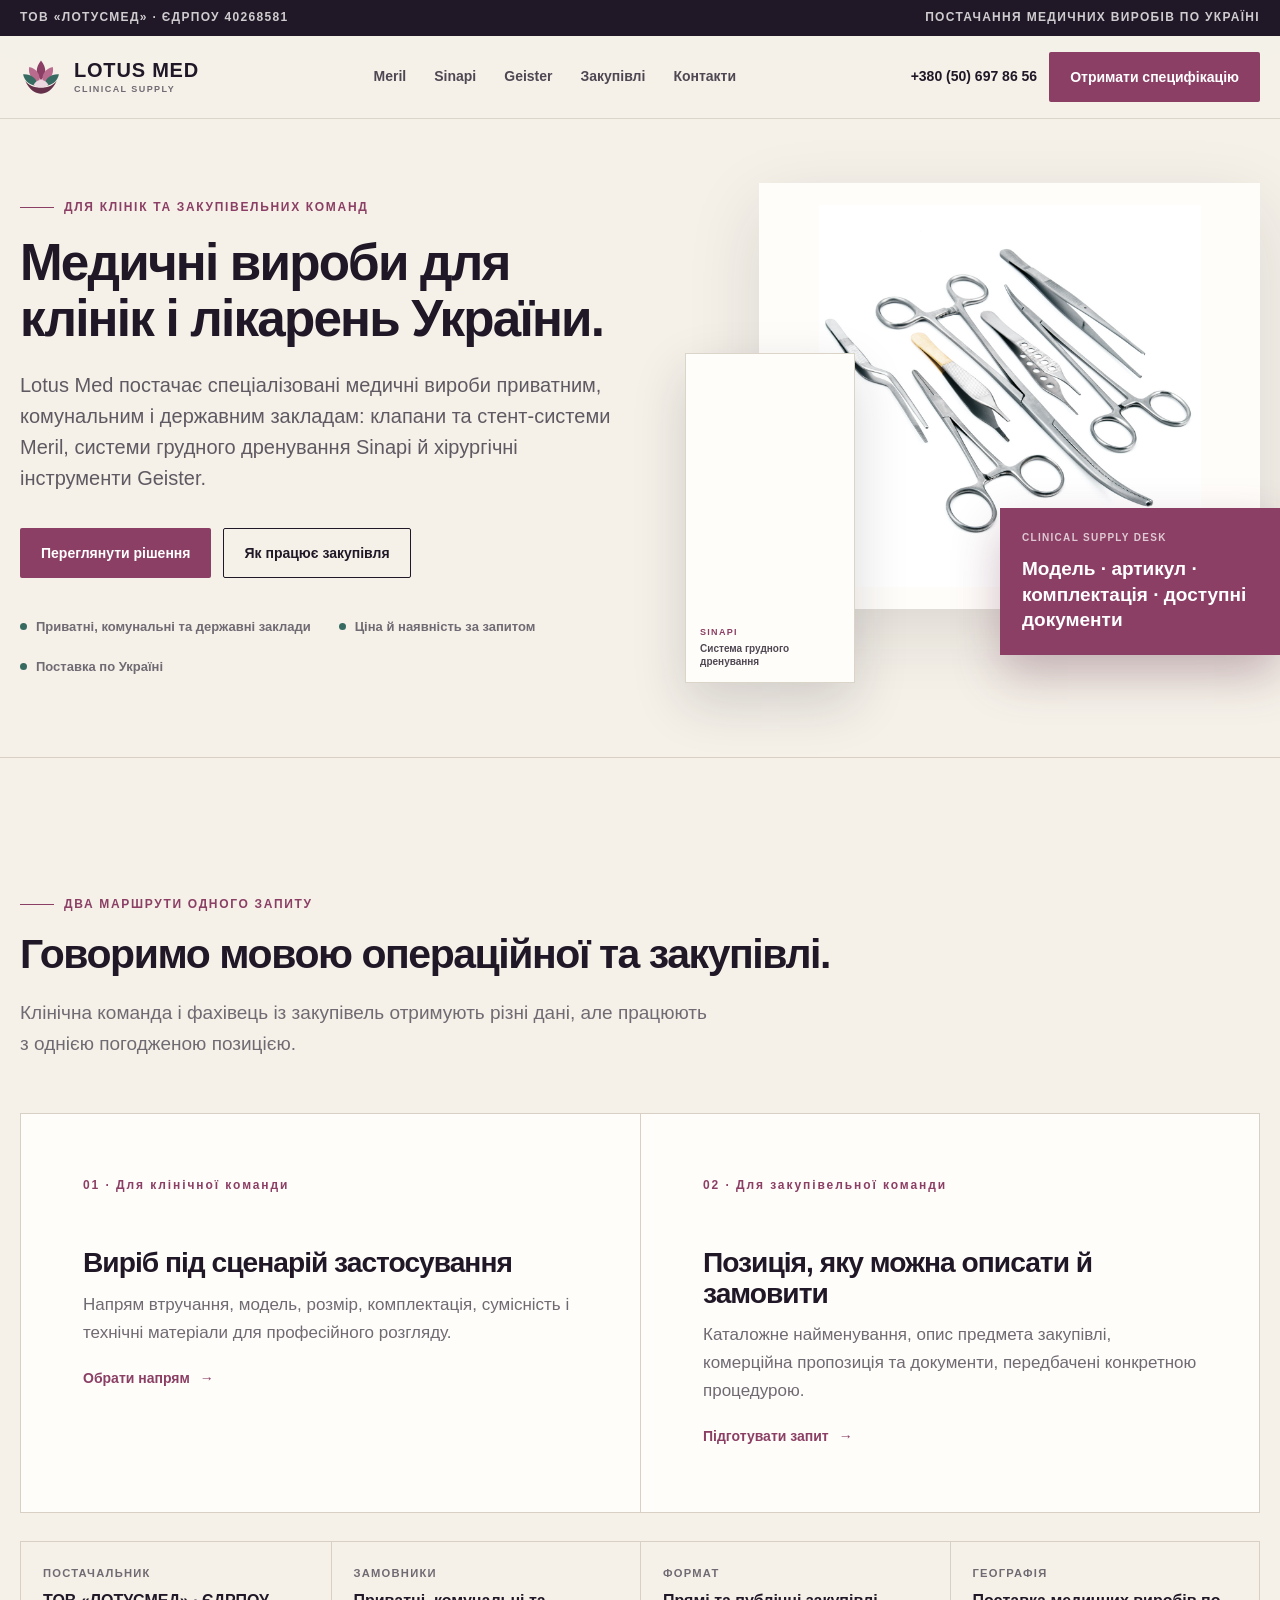
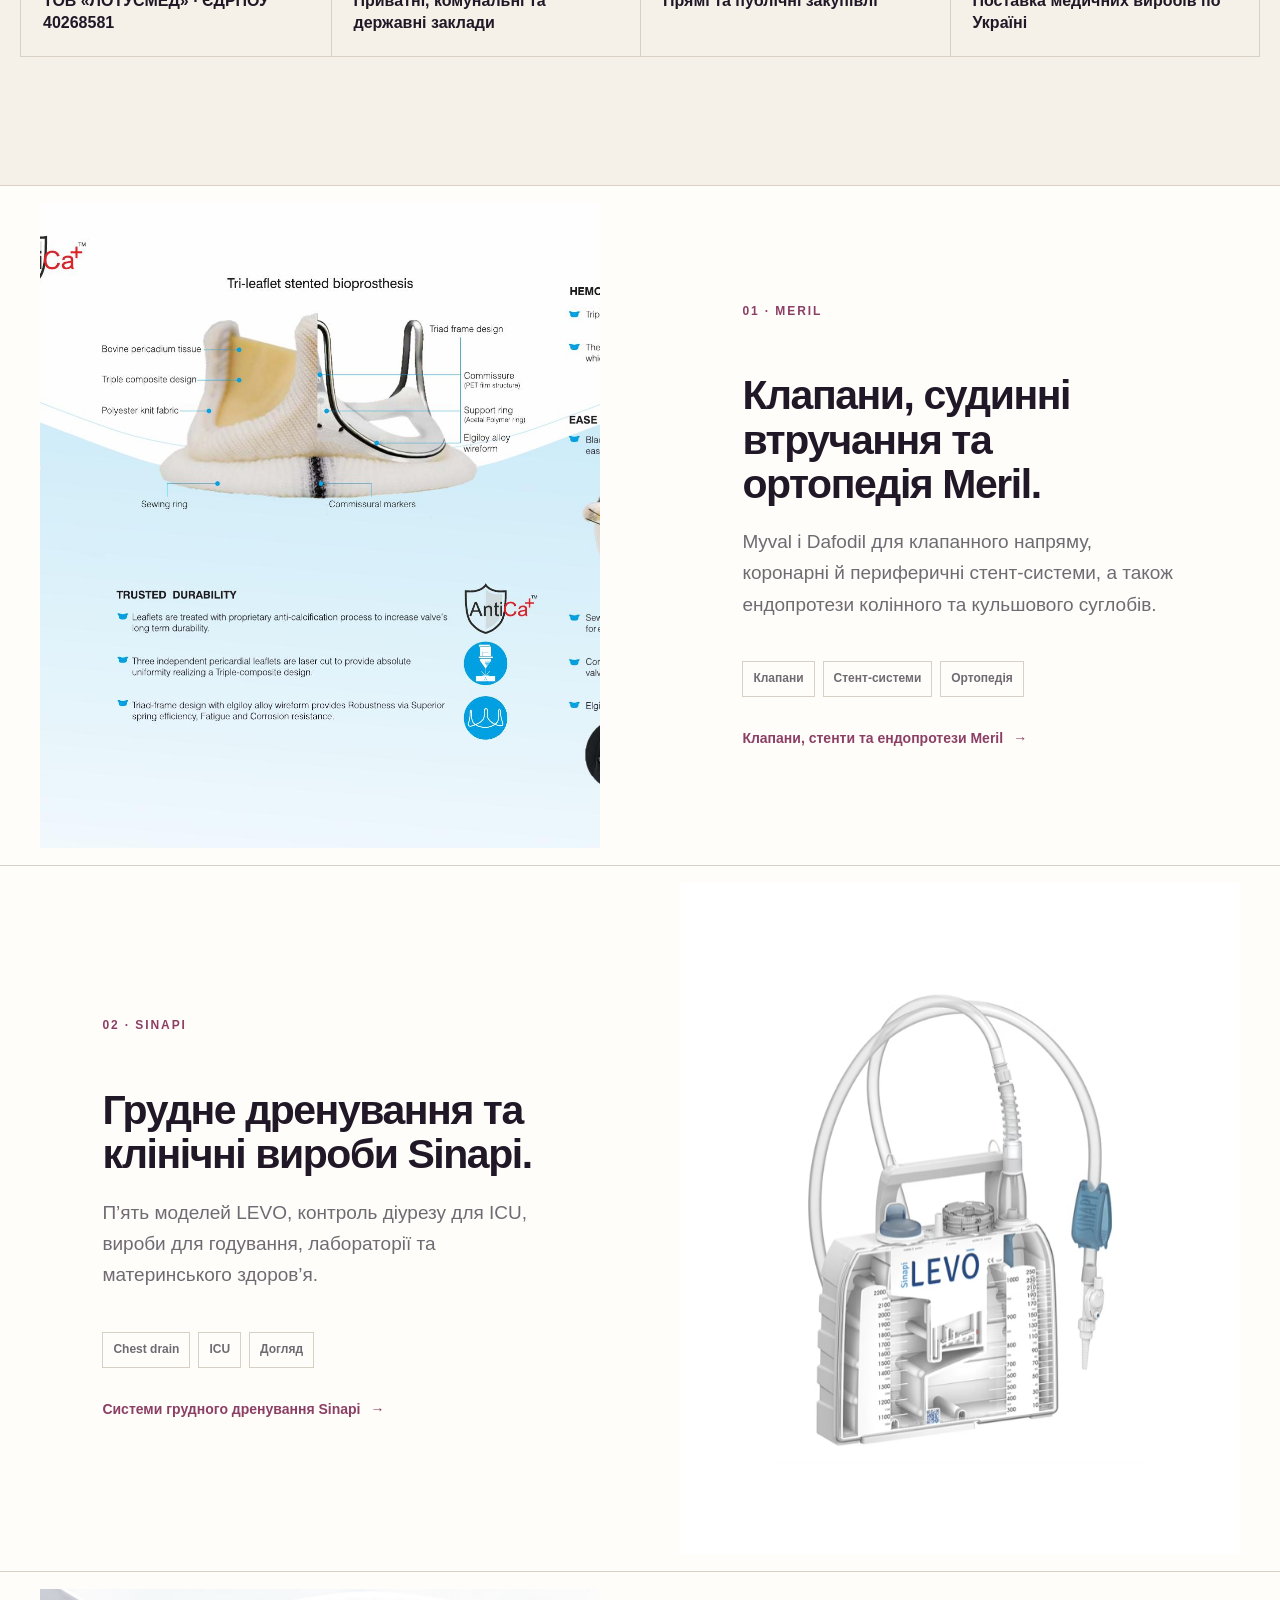
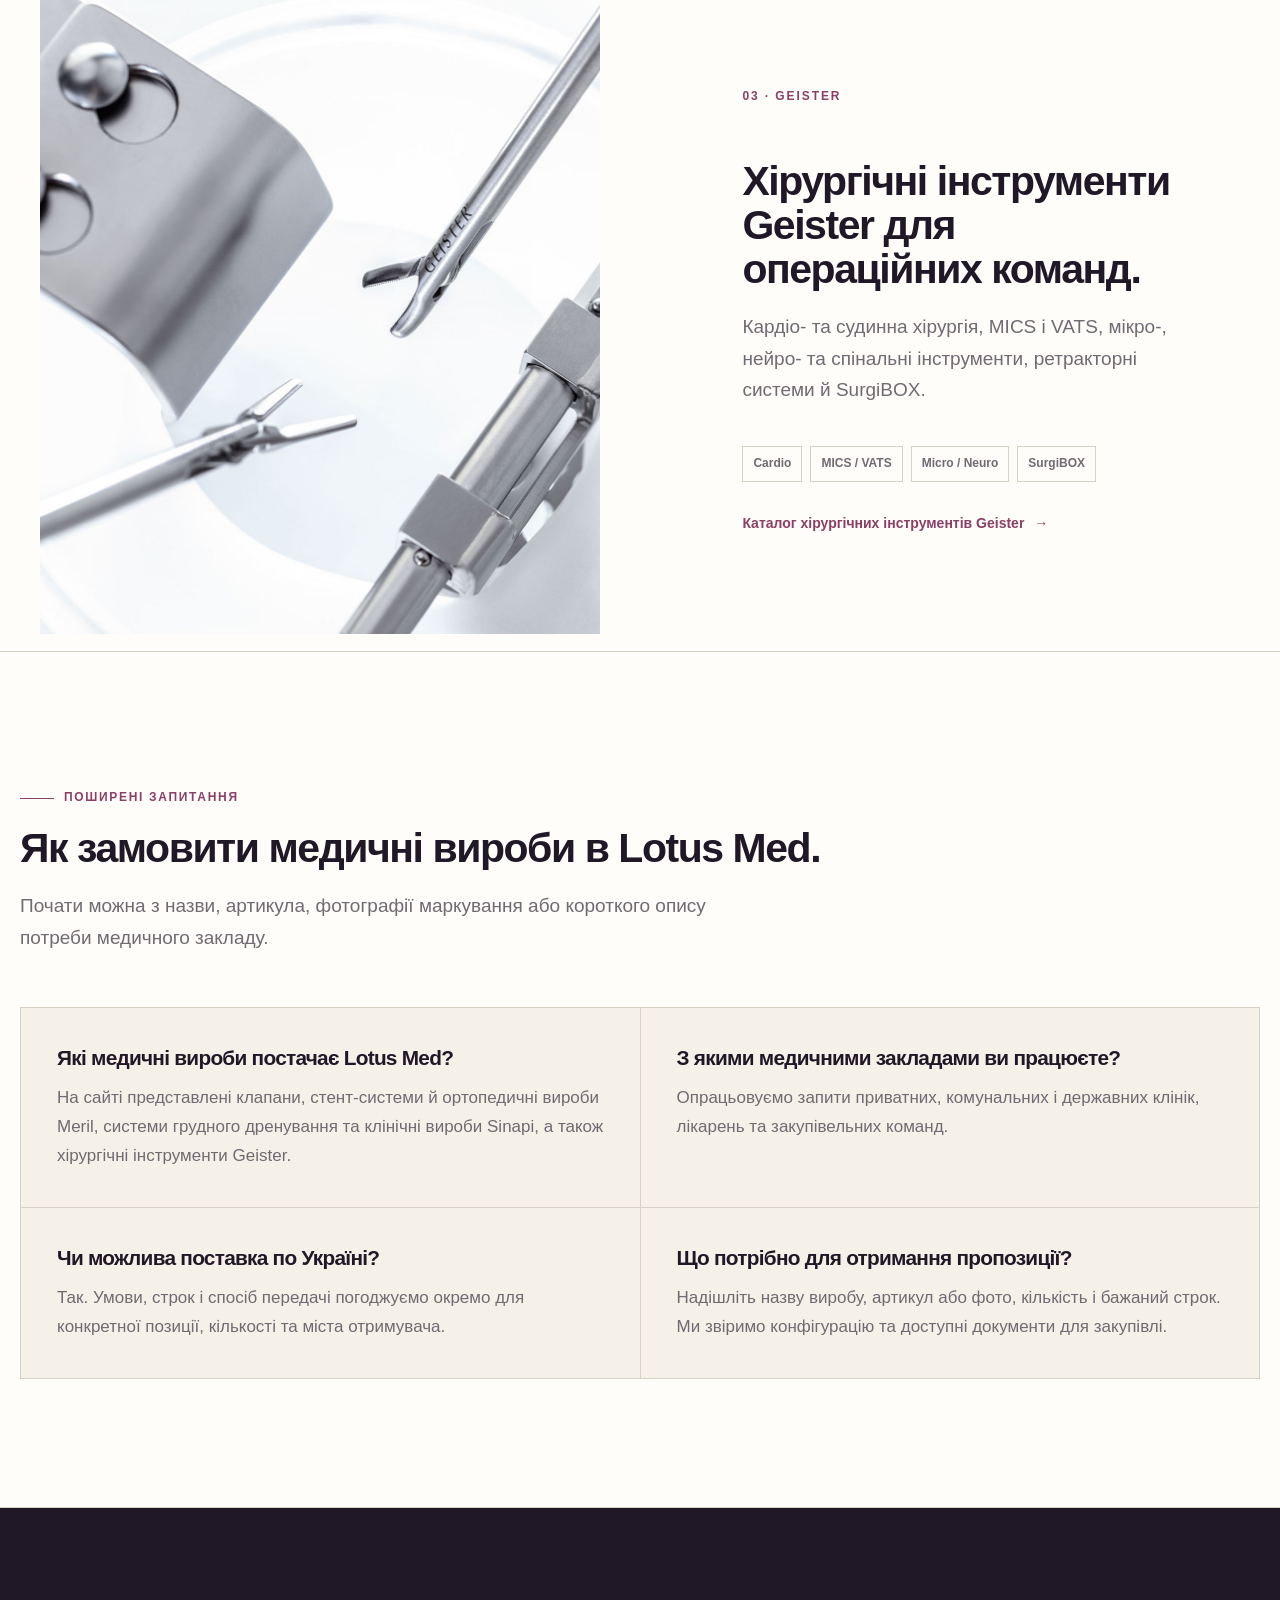
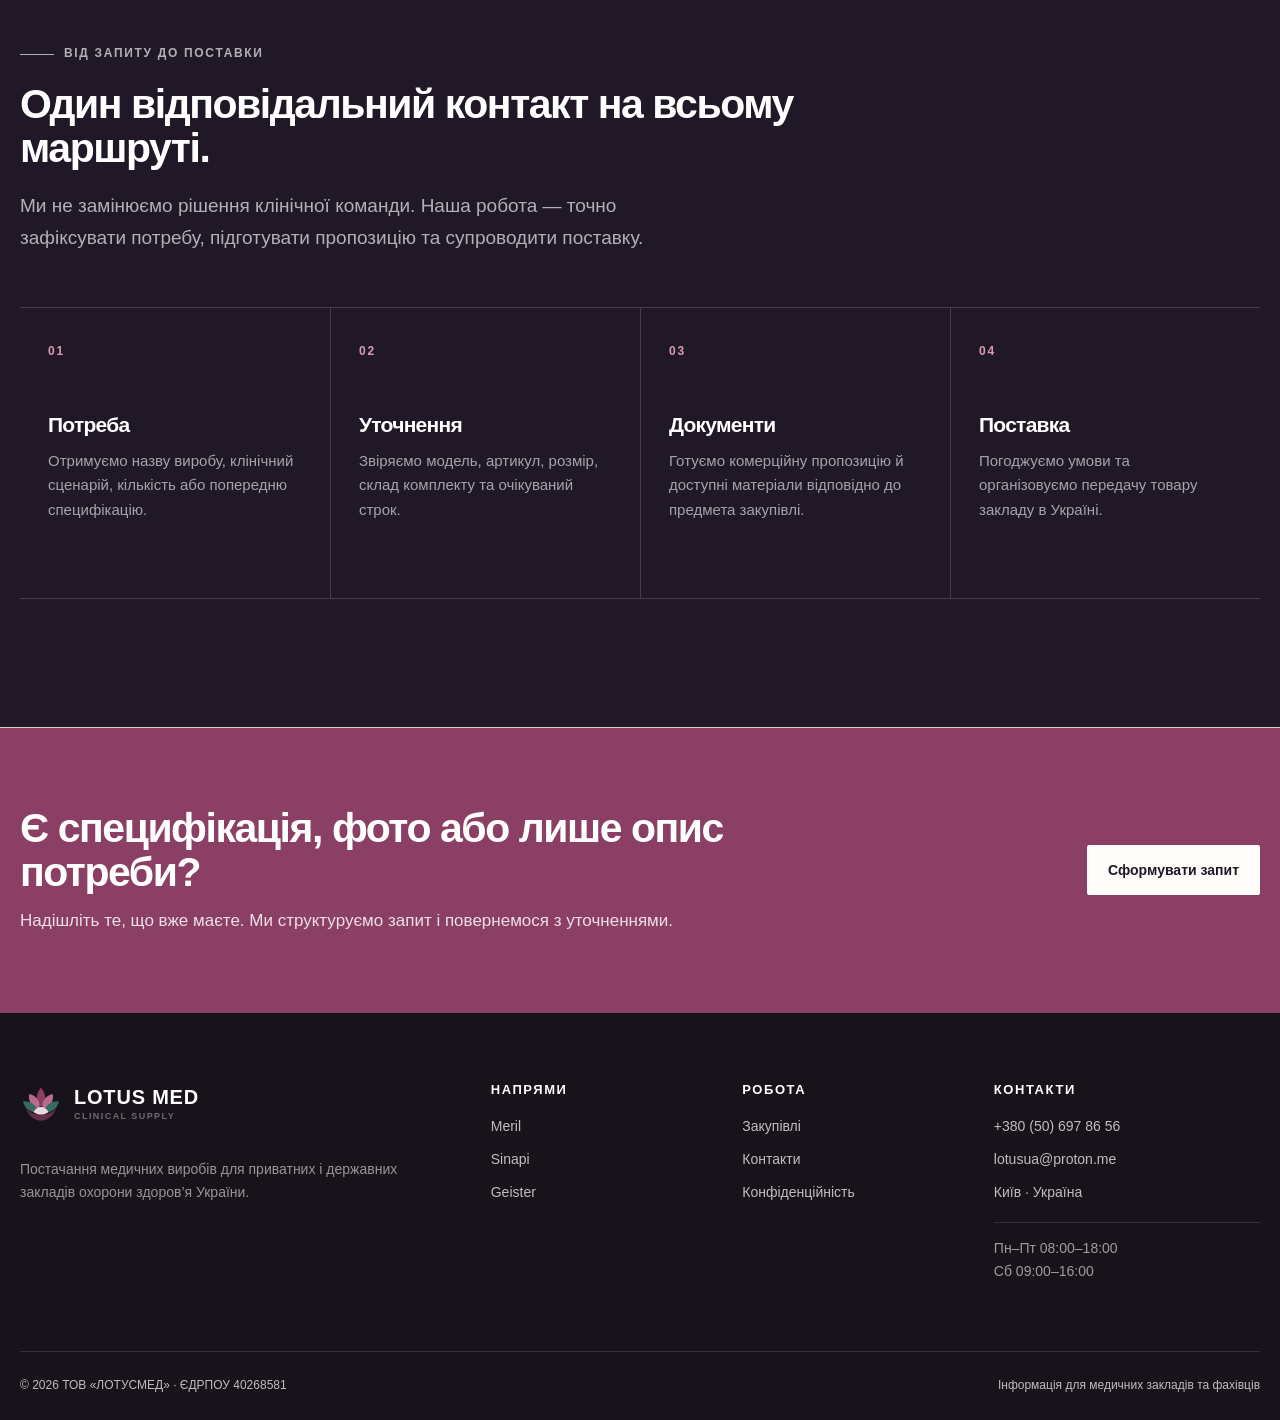
==== commit 3f5c74f3: "Improve sitewide SEO and search content" ====
--- a/index.html
+++ b/index.html
@@ -3,20 +3,27 @@
 <head>
   <meta charset="utf-8">
   <meta name="viewport" content="width=device-width, initial-scale=1">
-  <title>Lotus Med — клапани, дренажні системи та хірургічні інструменти</title>
-  <meta name="description" content="Lotus Med постачає клапанні рішення Meril, дренажні системи Sinapi та хірургічні інструменти Geister для приватних і державних клінік України.">
+  <title>Постачання медичних виробів для клінік | Lotus Med</title>
+  <meta name="description" content="Lotus Med постачає медичні вироби Meril, Sinapi та Geister для приватних і державних клінік України. Підбір, специфікації, документи й доставка.">
   <link rel="canonical" href="https://lotusmed.com.ua/">
   <meta name="robots" content="index, follow">
   <meta name="theme-color" content="#211827">
   <meta property="og:type" content="website">
   <meta property="og:locale" content="uk_UA">
-  <meta property="og:title" content="Lotus Med — медичні рішення для операційної">
-  <meta property="og:description" content="Від клінічної задачі — до специфікації, документів і поставки по Україні.">
+  <meta property="og:site_name" content="Lotus Med">
+  <meta property="og:title" content="Постачання медичних виробів для клінік | Lotus Med">
+  <meta property="og:description" content="Meril, Sinapi та Geister для приватних, комунальних і державних клінік України.">
   <meta property="og:url" content="https://lotusmed.com.ua/">
-  <meta property="og:image" content="https://lotusmed.com.ua/assets/img/geister-micro.jpg">
+  <meta property="og:image" content="https://lotusmed.com.ua/assets/lotusmed-social.png">
+  <meta property="og:image:width" content="1200">
+  <meta property="og:image:height" content="630">
+  <meta property="og:image:alt" content="Lotus Med — медичні вироби для клінік України">
   <meta name="twitter:card" content="summary_large_image">
+  <meta name="twitter:title" content="Постачання медичних виробів для клінік | Lotus Med">
+  <meta name="twitter:description" content="Meril, Sinapi та Geister: підбір, специфікації, документи й поставка по Україні.">
+  <meta name="twitter:image" content="https://lotusmed.com.ua/assets/lotusmed-social.png">
   <link rel="icon" href="assets/favicon.svg?v=20260715c" type="image/svg+xml">
-  <link rel="stylesheet" href="assets/css/styles-20260715f.css">
+  <link rel="stylesheet" href="assets/css/styles-20260715f.css?v=20260716a">
   <script type="application/ld+json">
   {
     "@context": "https://schema.org",
@@ -24,10 +31,12 @@
       {
         "@type": "Organization",
         "@id": "https://lotusmed.com.ua/#organization",
-        "name": "ТОВ ЛОТУСМЕД",
-        "alternateName": "Lotus Med",
-        "identifier": "40268581",
+        "name": "Lotus Med",
+        "legalName": "ТОВ «ЛОТУСМЕД»",
+        "alternateName": "Лотус Мед",
+        "identifier": {"@type": "PropertyValue", "propertyID": "ЄДРПОУ", "value": "40268581"},
         "url": "https://lotusmed.com.ua/",
+        "logo": {"@type": "ImageObject", "url": "https://lotusmed.com.ua/assets/lotus-logo-512.png", "width": 512, "height": 512},
         "email": "lotusua@proton.me",
         "telephone": "+380506978656",
         "contactPoint": {
@@ -57,7 +66,17 @@
         "@id": "https://lotusmed.com.ua/#website",
         "url": "https://lotusmed.com.ua/",
         "name": "Lotus Med",
+        "alternateName": "Лотус Мед",
         "publisher": {"@id": "https://lotusmed.com.ua/#organization"},
+        "inLanguage": "uk-UA"
+      },
+      {
+        "@type": "WebPage",
+        "@id": "https://lotusmed.com.ua/#webpage",
+        "url": "https://lotusmed.com.ua/",
+        "name": "Постачання медичних виробів для клінік | Lotus Med",
+        "isPartOf": {"@id": "https://lotusmed.com.ua/#website"},
+        "about": {"@id": "https://lotusmed.com.ua/#organization"},
         "inLanguage": "uk-UA"
       }
     ]
@@ -74,20 +93,20 @@
   </div>
   <header class="site-header">
     <div class="container nav-shell">
-      <a class="brand" href="index.html" aria-label="Lotus Med — головна">
+      <a class="brand" href="/" aria-label="Lotus Med — головна">
         <img class="lotus-mark" src="assets/lotus-logo.svg?v=20260715c" alt="" width="42" height="42" aria-hidden="true">
         <span class="brand-word">LOTUS MED<small>Clinical supply</small></span>
       </a>
       <nav class="main-nav" id="main-nav" data-main-nav aria-label="Головна навігація">
-        <a href="meril.html">Meril</a>
-        <a href="sinapi.html">Sinapi</a>
-        <a href="geister.html">Geister</a>
-        <a href="postachannia.html">Закупівлі</a>
-        <a href="contacts.html">Контакти</a>
+        <a href="/meril">Meril</a>
+        <a href="/sinapi">Sinapi</a>
+        <a href="/geister">Geister</a>
+        <a href="/postachannia">Закупівлі</a>
+        <a href="/contacts">Контакти</a>
       </nav>
       <div class="nav-actions">
         <a class="phone-link" href="tel:+380506978656">+380 (50) 697 86 56</a>
-        <a class="button button-primary" href="postachannia.html#request">Отримати специфікацію</a>
+        <a class="button button-primary" href="/postachannia#request">Отримати специфікацію</a>
       </div>
       <button class="menu-toggle" type="button" data-menu-toggle aria-controls="main-nav" aria-expanded="false" aria-label="Відкрити меню"><span></span></button>
     </div>
@@ -98,25 +117,25 @@
       <div class="container hero-grid">
         <div class="hero-copy">
           <span class="eyebrow">Для клінік та закупівельних команд</span>
-          <h1>Від клінічної задачі — до специфікації та поставки.</h1>
-          <p class="lead">Lotus Med постачає клапанні рішення Meril, дренажні системи Sinapi та хірургічні інструменти Geister. Допомагаємо узгодити модель, комплектацію й документи для конкретної закупівлі.</p>
+          <h1>Медичні вироби для клінік і лікарень України.</h1>
+          <p class="lead">Lotus Med постачає спеціалізовані медичні вироби приватним, комунальним і державним закладам: клапани та стент-системи Meril, системи грудного дренування Sinapi й хірургічні інструменти Geister.</p>
           <div class="hero-actions">
             <a class="button button-primary" href="#solutions">Переглянути рішення</a>
-            <a class="button button-secondary" href="postachannia.html">Як працює закупівля</a>
+            <a class="button button-secondary" href="/postachannia">Як працює закупівля</a>
           </div>
           <div class="trust-row" aria-label="Ключова інформація">
-            <span>Приватні та державні заклади</span>
+            <span>Приватні, комунальні та державні заклади</span>
             <span>Ціна й наявність за запитом</span>
             <span>Поставка по Україні</span>
           </div>
         </div>
         <div class="hero-collage" id="hero-media" aria-label="Напрями Lotus Med">
           <figure class="hero-photo-main">
-            <img src="assets/img/geister-forceps.jpg?v=20260715c" alt="Набір хірургічних інструментів Geister" width="1200" height="1200">
+            <img src="assets/img/geister-forceps.jpg?v=20260715c" alt="Набір хірургічних інструментів Geister" width="1200" height="1200" fetchpriority="high">
             <figcaption class="hero-media-label"><span>GEISTER</span> Хірургічні інструменти</figcaption>
           </figure>
           <figure class="hero-product-cutout">
-            <img src="assets/img/sinapi-xl2200s.jpg" alt="Дренажна система Sinapi LEVO XL2200S" width="1705" height="2200">
+            <picture><source type="image/avif" srcset="assets/img/sinapi-xl2200s-480.avif 480w, assets/img/sinapi-xl2200s.avif 1705w" sizes="(max-width: 640px) 42vw, 20vw"><img src="assets/img/sinapi-xl2200s.jpg" alt="Дренажна система Sinapi LEVO XL2200S" width="1705" height="2200"></picture>
             <figcaption class="hero-media-label"><span>SINAPI</span> Система грудного дренування</figcaption>
           </figure>
           <div class="hero-dossier">
@@ -145,8 +164,14 @@
             <span class="role-number">02 · Для закупівельної команди</span>
             <h3>Позиція, яку можна описати й замовити</h3>
             <p>Каталожне найменування, опис предмета закупівлі, комерційна пропозиція та документи, передбачені конкретною процедурою.</p>
-            <a class="text-link" href="postachannia.html">Підготувати запит</a>
+            <a class="text-link" href="/postachannia">Підготувати запит</a>
           </article>
+        </div>
+        <div class="seo-facts" aria-label="Відомості про Lotus Med">
+          <div class="seo-fact"><small>Постачальник</small><strong>ТОВ «ЛОТУСМЕД» · ЄДРПОУ 40268581</strong></div>
+          <div class="seo-fact"><small>Замовники</small><strong>Приватні, комунальні та державні заклади</strong></div>
+          <div class="seo-fact"><small>Формат</small><strong>Прямі та публічні закупівлі</strong></div>
+          <div class="seo-fact"><small>Географія</small><strong>Поставка медичних виробів по Україні</strong></div>
         </div>
       </div>
     </section>
@@ -161,20 +186,20 @@
           <h2>Клапани, судинні втручання та ортопедія Meril.</h2>
           <p>Myval і Dafodil для клапанного напряму, коронарні й периферичні стент-системи, а також ендопротези колінного та кульшового суглобів.</p>
           <div class="chapter-tags"><span>Клапани</span><span>Стент-системи</span><span>Ортопедія</span></div>
-          <a class="text-link" href="meril.html">Перейти до Meril</a>
+          <a class="text-link" href="/meril">Клапани, стенти та ендопротези Meril</a>
         </div>
       </article>
 
       <article class="chapter">
         <figure class="chapter-media contain sinapi-chapter-media">
-          <img src="assets/img/sinapi-xl2200s.jpg" alt="Дренажна система Sinapi LEVO XL2200S" width="1705" height="2200" loading="lazy">
+          <picture><source type="image/avif" srcset="assets/img/sinapi-xl2200s-480.avif 480w, assets/img/sinapi-xl2200s.avif 1705w" sizes="(max-width: 640px) 100vw, 50vw"><img src="assets/img/sinapi-xl2200s.jpg" alt="Дренажна система Sinapi LEVO XL2200S" width="1705" height="2200" loading="lazy"></picture>
         </figure>
         <div class="chapter-content">
           <span class="chapter-number">02 · SINAPI</span>
           <h2>Грудне дренування та клінічні вироби Sinapi.</h2>
-          <p>П’ять актуальних моделей LEVO, контроль діурезу для ICU, вироби для годування, лабораторії та материнського здоров’я.</p>
+          <p>П’ять моделей LEVO, контроль діурезу для ICU, вироби для годування, лабораторії та материнського здоров’я.</p>
           <div class="chapter-tags"><span>Chest drain</span><span>ICU</span><span>Догляд</span></div>
-          <a class="text-link" href="sinapi.html">Перейти до Sinapi</a>
+          <a class="text-link" href="/sinapi">Системи грудного дренування Sinapi</a>
         </div>
       </article>
 
@@ -184,12 +209,24 @@
         </figure>
         <div class="chapter-content">
           <span class="chapter-number">03 · GEISTER</span>
-          <h2>Інструмент за напрямом, системою і каталожним номером.</h2>
-          <p>Кардіо- та судинна хірургія, MICS і VATS, мікроінструменти, neuro/spine, ретракторні системи та SurgiBOX.</p>
+          <h2>Хірургічні інструменти Geister для операційних команд.</h2>
+          <p>Кардіо- та судинна хірургія, MICS і VATS, мікро-, нейро- та спінальні інструменти, ретракторні системи й SurgiBOX.</p>
           <div class="chapter-tags"><span>Cardio</span><span>MICS / VATS</span><span>Micro / Neuro</span><span>SurgiBOX</span></div>
-          <a class="text-link" href="geister.html">Перейти до Geister</a>
+          <a class="text-link" href="/geister">Каталог хірургічних інструментів Geister</a>
         </div>
       </article>
+    </section>
+
+    <section class="section section-white" aria-labelledby="faq-title">
+      <div class="container">
+        <div class="section-head"><span class="eyebrow">Поширені запитання</span><h2 id="faq-title">Як замовити медичні вироби в Lotus Med.</h2><p>Почати можна з назви, артикула, фотографії маркування або короткого опису потреби медичного закладу.</p></div>
+        <div class="faq-grid">
+          <article class="faq-item"><h3>Які медичні вироби постачає Lotus Med?</h3><p>На сайті представлені клапани, стент-системи й ортопедичні вироби Meril, системи грудного дренування та клінічні вироби Sinapi, а також хірургічні інструменти Geister.</p></article>
+          <article class="faq-item"><h3>З якими медичними закладами ви працюєте?</h3><p>Опрацьовуємо запити приватних, комунальних і державних клінік, лікарень та закупівельних команд.</p></article>
+          <article class="faq-item"><h3>Чи можлива поставка по Україні?</h3><p>Так. Умови, строк і спосіб передачі погоджуємо окремо для конкретної позиції, кількості та міста отримувача.</p></article>
+          <article class="faq-item"><h3>Що потрібно для отримання пропозиції?</h3><p>Надішліть назву виробу, артикул або фото, кількість і бажаний строк. Ми звіримо конфігурацію та доступні документи для закупівлі.</p></article>
+        </div>
+      </div>
     </section>
 
     <section class="section section-dark" aria-labelledby="process-title">
@@ -214,7 +251,7 @@
           <h2>Є специфікація, фото або лише опис потреби?</h2>
           <p>Надішліть те, що вже маєте. Ми структуруємо запит і повернемося з уточненнями.</p>
         </div>
-        <a class="button button-light" href="postachannia.html#request">Сформувати запит</a>
+        <a class="button button-light" href="/postachannia#request">Сформувати запит</a>
       </div>
     </section>
   </main>
@@ -222,11 +259,11 @@
   <footer class="site-footer">
     <div class="container footer-grid">
       <div class="footer-brand">
-        <a class="brand" href="index.html"><img class="lotus-mark" src="assets/lotus-logo.svg?v=20260715c" alt="" width="42" height="42" aria-hidden="true"><span class="brand-word">LOTUS MED<small>Clinical supply</small></span></a>
+        <a class="brand" href="/"><img class="lotus-mark" src="assets/lotus-logo.svg?v=20260715c" alt="" width="42" height="42" aria-hidden="true"><span class="brand-word">LOTUS MED<small>Clinical supply</small></span></a>
         <p>Постачання медичних виробів для приватних і державних закладів охорони здоров’я України.</p>
       </div>
-      <div class="footer-col"><h3>Напрями</h3><a href="meril.html">Meril</a><a href="sinapi.html">Sinapi</a><a href="geister.html">Geister</a></div>
-      <div class="footer-col"><h3>Робота</h3><a href="postachannia.html">Закупівлі</a><a href="contacts.html">Контакти</a><a href="privacy.html">Конфіденційність</a></div>
+      <div class="footer-col"><h3>Напрями</h3><a href="/meril">Meril</a><a href="/sinapi">Sinapi</a><a href="/geister">Geister</a></div>
+      <div class="footer-col"><h3>Робота</h3><a href="/postachannia">Закупівлі</a><a href="/contacts">Контакти</a><a href="/privacy">Конфіденційність</a></div>
       <div class="footer-col"><h3>Контакти</h3><a href="tel:+380506978656">+380 (50) 697 86 56</a><a href="mailto:lotusua@proton.me">lotusua@proton.me</a><span>Київ · Україна</span><span class="footer-hours">Пн–Пт 08:00–18:00<br>Сб 09:00–16:00</span></div>
     </div>
     <div class="container footer-bottom"><span>© <span data-year>2026</span> ТОВ «ЛОТУСМЕД» · ЄДРПОУ 40268581</span><span>Інформація для медичних закладів та фахівців</span></div>
--- a/assets/css/styles-20260715f.css
+++ b/assets/css/styles-20260715f.css
@@ -1366,6 +1366,16 @@
 }
 
 @media (max-width: 1080px) {
+  .menu-open .site-header {
+    backdrop-filter: none;
+  }
+
+  .menu-open .brand,
+  .menu-open .menu-toggle {
+    position: relative;
+    z-index: 103;
+  }
+
   .nav-shell {
     grid-template-columns: auto auto;
     justify-content: space-between;
@@ -2137,6 +2147,479 @@
   }
 }
 
+/* Procurement page: denser, document-led layout */
+.procurement-page .section.procurement-section {
+  padding-block: clamp(56px, 6vw, 76px);
+}
+
+.procurement-page .procurement-hero {
+  padding-block: 46px 58px;
+}
+
+.procurement-page .procurement-hero .crumbs {
+  margin-bottom: 22px;
+}
+
+.procurement-hero-grid {
+  display: grid;
+  grid-template-columns: minmax(0, 0.95fr) minmax(0, 1.05fr);
+  gap: clamp(42px, 6vw, 76px);
+  align-items: start;
+}
+
+.procurement-hero-grid h1 {
+  max-width: 620px;
+  margin-bottom: 0;
+}
+
+.procurement-hero-copy {
+  padding-top: 43px;
+}
+
+.procurement-hero-copy .lead {
+  max-width: 650px;
+  margin-bottom: 0;
+}
+
+.procurement-hero-copy .hero-actions {
+  margin-top: 22px;
+}
+
+.procurement-hero-facts {
+  display: grid;
+  grid-template-columns: repeat(3, minmax(0, 1fr));
+  margin: 26px 0 0;
+  padding: 0;
+  border-top: 1px solid var(--line);
+  border-bottom: 1px solid var(--line);
+  list-style: none;
+}
+
+.procurement-hero-facts li {
+  padding: 13px 14px;
+  color: var(--muted);
+  font-size: 12px;
+  font-weight: 650;
+  line-height: 1.45;
+}
+
+.procurement-hero-facts li + li {
+  border-left: 1px solid var(--line);
+}
+
+.procurement-section-head {
+  display: grid;
+  grid-template-columns: minmax(0, 0.95fr) minmax(0, 1.05fr);
+  align-items: end;
+  gap: clamp(40px, 6vw, 76px);
+  margin-bottom: 30px;
+  padding-bottom: 26px;
+  border-bottom: 1px solid var(--line);
+}
+
+.procurement-section-head h2 {
+  max-width: 620px;
+  margin-bottom: 0;
+}
+
+.procurement-section-head > p {
+  max-width: 610px;
+  margin: 0;
+  color: var(--muted);
+  font-size: 18px;
+  line-height: 1.55;
+}
+
+.procurement-step-grid,
+.procurement-material-grid {
+  display: grid;
+  grid-template-columns: repeat(4, minmax(0, 1fr));
+  border-top: 1px solid var(--line);
+  border-left: 1px solid var(--line);
+}
+
+.procurement-step,
+.procurement-material-grid article {
+  min-width: 0;
+  padding: 24px;
+  border-right: 1px solid var(--line);
+  border-bottom: 1px solid var(--line);
+  background: var(--surface);
+}
+
+.procurement-step {
+  min-height: 220px;
+}
+
+.procurement-step > span,
+.procurement-material-grid article > span {
+  display: block;
+  margin-bottom: 32px;
+  color: var(--petal);
+  font-size: 11px;
+  font-weight: 850;
+  letter-spacing: 0.14em;
+}
+
+.procurement-step h3,
+.procurement-material-grid h3 {
+  margin-bottom: 9px;
+  font-size: 21px;
+}
+
+.procurement-step p,
+.procurement-material-grid p {
+  margin: 0;
+  color: var(--muted);
+  font-size: 14px;
+  line-height: 1.55;
+}
+
+.procurement-result {
+  display: grid;
+  grid-template-columns: minmax(210px, 1.25fr) repeat(4, minmax(0, 1fr));
+  margin-top: 22px;
+  color: var(--white);
+  background: var(--ink);
+}
+
+.procurement-result strong,
+.procurement-result span {
+  display: flex;
+  align-items: center;
+  min-height: 68px;
+  padding: 14px 18px;
+  font-size: 13px;
+  line-height: 1.35;
+}
+
+.procurement-result strong {
+  color: #d79bb2;
+  letter-spacing: 0.06em;
+  text-transform: uppercase;
+}
+
+.procurement-result span {
+  border-left: 1px solid rgba(255, 255, 255, 0.14);
+  color: rgba(255, 255, 255, 0.78);
+}
+
+.procurement-material-grid article {
+  min-height: 176px;
+  background: rgba(255, 253, 250, 0.56);
+}
+
+.procurement-material-grid article > span {
+  margin-bottom: 25px;
+  color: var(--mineral);
+}
+
+.procurement-page .procurement-notice {
+  margin-top: 22px;
+  padding: 16px 20px;
+}
+
+.procurement-page .request-layout {
+  grid-template-columns: minmax(300px, 0.78fr) minmax(0, 1.22fr);
+  align-items: start;
+  gap: clamp(36px, 5vw, 64px);
+}
+
+.procurement-contact-panel {
+  margin-top: 26px;
+  padding: 22px 24px;
+  border: 1px solid var(--line);
+  background: var(--paper);
+}
+
+.procurement-contact-panel > strong,
+.procurement-contact-panel > div > span {
+  display: block;
+  color: var(--petal);
+  font-size: 11px;
+  font-weight: 850;
+  letter-spacing: 0.13em;
+  text-transform: uppercase;
+}
+
+.procurement-contact-panel ul {
+  margin: 14px 0 20px;
+  padding: 0;
+  list-style: none;
+}
+
+.procurement-contact-panel li {
+  padding: 8px 0;
+  border-bottom: 1px solid var(--line);
+  color: var(--muted);
+  font-size: 14px;
+}
+
+.procurement-contact-panel > div {
+  display: grid;
+  gap: 7px;
+  padding-top: 18px;
+  border-top: 1px solid var(--line);
+}
+
+.procurement-contact-panel > div > span {
+  margin-bottom: 3px;
+  color: var(--mineral);
+}
+
+.procurement-contact-panel a {
+  width: fit-content;
+  font-size: 17px;
+  font-weight: 700;
+}
+
+.procurement-contact-panel a:hover {
+  color: var(--petal);
+}
+
+.procurement-page .request-form {
+  padding: 32px;
+}
+
+.procurement-page .field-grid {
+  gap: 14px 16px;
+}
+
+.procurement-page .field {
+  gap: 6px;
+  margin-bottom: 0;
+}
+
+.procurement-page .field textarea {
+  min-height: 120px;
+}
+
+.procurement-page .request-form > .button {
+  margin-top: 22px;
+}
+
+@media (max-width: 1080px) {
+  .procurement-step-grid,
+  .procurement-material-grid {
+    grid-template-columns: repeat(2, minmax(0, 1fr));
+  }
+
+  .procurement-page .request-layout {
+    grid-template-columns: 1fr;
+    gap: 36px;
+  }
+}
+
+@media (max-width: 760px) {
+  .procurement-page .procurement-hero {
+    padding-block: 32px 42px;
+  }
+
+  .procurement-page .procurement-hero .crumbs {
+    margin-bottom: 18px;
+  }
+
+  .procurement-hero-grid,
+  .procurement-section-head {
+    grid-template-columns: 1fr;
+  }
+
+  .procurement-hero-grid {
+    gap: 20px;
+  }
+
+  .procurement-hero-copy {
+    padding-top: 0;
+  }
+
+  .procurement-hero-copy .hero-actions {
+    margin-top: 20px;
+  }
+
+  .procurement-hero-facts {
+    grid-template-columns: 1fr;
+    margin-top: 22px;
+  }
+
+  .procurement-hero-facts li {
+    padding: 10px 12px;
+  }
+
+  .procurement-hero-facts li + li {
+    border-top: 1px solid var(--line);
+    border-left: 0;
+  }
+
+  .procurement-page .section.procurement-section {
+    padding-block: 44px;
+  }
+
+  .procurement-section-head {
+    gap: 14px;
+    margin-bottom: 22px;
+    padding-bottom: 20px;
+  }
+
+  .procurement-section-head > p {
+    font-size: 16px;
+  }
+
+  .procurement-step-grid,
+  .procurement-material-grid {
+    grid-template-columns: 1fr;
+  }
+
+  .procurement-step,
+  .procurement-material-grid article {
+    min-height: 0;
+    display: grid;
+    grid-template-columns: 42px minmax(0, 1fr);
+    column-gap: 12px;
+    padding: 18px;
+  }
+
+  .procurement-step > span,
+  .procurement-material-grid article > span {
+    grid-row: 1 / 3;
+    margin: 2px 0 0;
+  }
+
+  .procurement-step h3,
+  .procurement-step p,
+  .procurement-material-grid h3,
+  .procurement-material-grid p {
+    grid-column: 2;
+  }
+
+  .procurement-step h3,
+  .procurement-material-grid h3 {
+    font-size: 19px;
+  }
+
+  .procurement-result {
+    grid-template-columns: repeat(2, minmax(0, 1fr));
+    margin-top: 18px;
+  }
+
+  .procurement-result strong {
+    grid-column: 1 / -1;
+  }
+
+  .procurement-result strong,
+  .procurement-result span {
+    min-height: 58px;
+    padding: 12px 14px;
+  }
+
+  .procurement-result span:nth-of-type(odd) {
+    border-left: 0;
+  }
+
+  .procurement-result span:nth-of-type(n + 3) {
+    border-top: 1px solid rgba(255, 255, 255, 0.14);
+  }
+
+  .procurement-page .request-layout {
+    gap: 26px;
+  }
+
+  .procurement-contact-panel {
+    margin-top: 22px;
+    padding: 20px;
+  }
+
+  .procurement-page .request-form {
+    padding: 22px 18px;
+  }
+
+  .procurement-page .field-grid {
+    gap: 14px;
+  }
+
+  .procurement-page .request-form > .button {
+    width: 100%;
+    margin-top: 18px;
+  }
+}
+
+/* Search-focused content blocks */
+.product-card-media picture,
+.page-hero-media picture,
+.hero-collage picture,
+.chapter-media picture { display: contents; }
+
+.seo-facts {
+  display: grid;
+  grid-template-columns: repeat(4, minmax(0, 1fr));
+  margin-top: 28px;
+  border: 1px solid var(--line);
+  background: var(--paper);
+}
+
+.seo-fact { min-width: 0; padding: 22px; }
+.seo-fact + .seo-fact { border-left: 1px solid var(--line); }
+.seo-fact small {
+  display: block;
+  margin-bottom: 7px;
+  color: var(--muted);
+  font-size: 0.7rem;
+  font-weight: 700;
+  letter-spacing: 0.11em;
+  text-transform: uppercase;
+}
+.seo-fact strong { display: block; color: var(--ink); font-size: 1rem; line-height: 1.4; }
+
+.comparison-wrap {
+  overflow-x: auto;
+  margin-top: 28px;
+  border: 1px solid var(--line);
+  background: var(--paper);
+  -webkit-overflow-scrolling: touch;
+}
+.comparison-table { width: 100%; min-width: 760px; border-collapse: collapse; color: var(--ink); text-align: left; }
+.comparison-table th,
+.comparison-table td { padding: 16px 18px; border-bottom: 1px solid var(--line); vertical-align: top; }
+.comparison-table thead th { color: var(--muted); font-size: 0.72rem; letter-spacing: 0.08em; text-transform: uppercase; }
+.comparison-table tbody th { color: var(--accent); white-space: nowrap; }
+.comparison-table tbody tr:last-child th,
+.comparison-table tbody tr:last-child td { border-bottom: 0; }
+
+.faq-grid {
+  display: grid;
+  grid-template-columns: repeat(2, minmax(0, 1fr));
+  gap: 1px;
+  margin-top: 28px;
+  border: 1px solid var(--line);
+  background: var(--line);
+}
+.faq-item { padding: clamp(24px, 3vw, 36px); background: var(--paper); }
+.faq-item h3 { margin: 0 0 12px; color: var(--ink); font-size: clamp(1.05rem, 1.7vw, 1.3rem); line-height: 1.35; }
+.faq-item p { margin: 0; color: var(--muted); line-height: 1.7; }
+
+.procurement-tender-grid {
+  display: grid;
+  grid-template-columns: minmax(0, 0.8fr) minmax(0, 1.2fr);
+  gap: clamp(28px, 6vw, 80px);
+  align-items: start;
+}
+.procurement-tender-grid > div:last-child { display: grid; gap: 16px; }
+.procurement-tender-grid p { margin: 0; }
+
+@media (max-width: 900px) {
+  .seo-facts { grid-template-columns: repeat(2, minmax(0, 1fr)); }
+  .seo-fact:nth-child(3) { border-left: 0; }
+  .seo-fact:nth-child(n + 3) { border-top: 1px solid var(--line); }
+  .procurement-tender-grid { grid-template-columns: 1fr; }
+}
+
+@media (max-width: 640px) {
+  .seo-facts,
+  .faq-grid { grid-template-columns: 1fr; }
+  .seo-fact + .seo-fact { border-top: 1px solid var(--line); border-left: 0; }
+  .comparison-wrap { margin-right: 0; margin-left: 0; }
+  .faq-item { padding: 22px; }
+}
+
 @media (prefers-reduced-motion: reduce) {
   html {
     scroll-behavior: auto;
